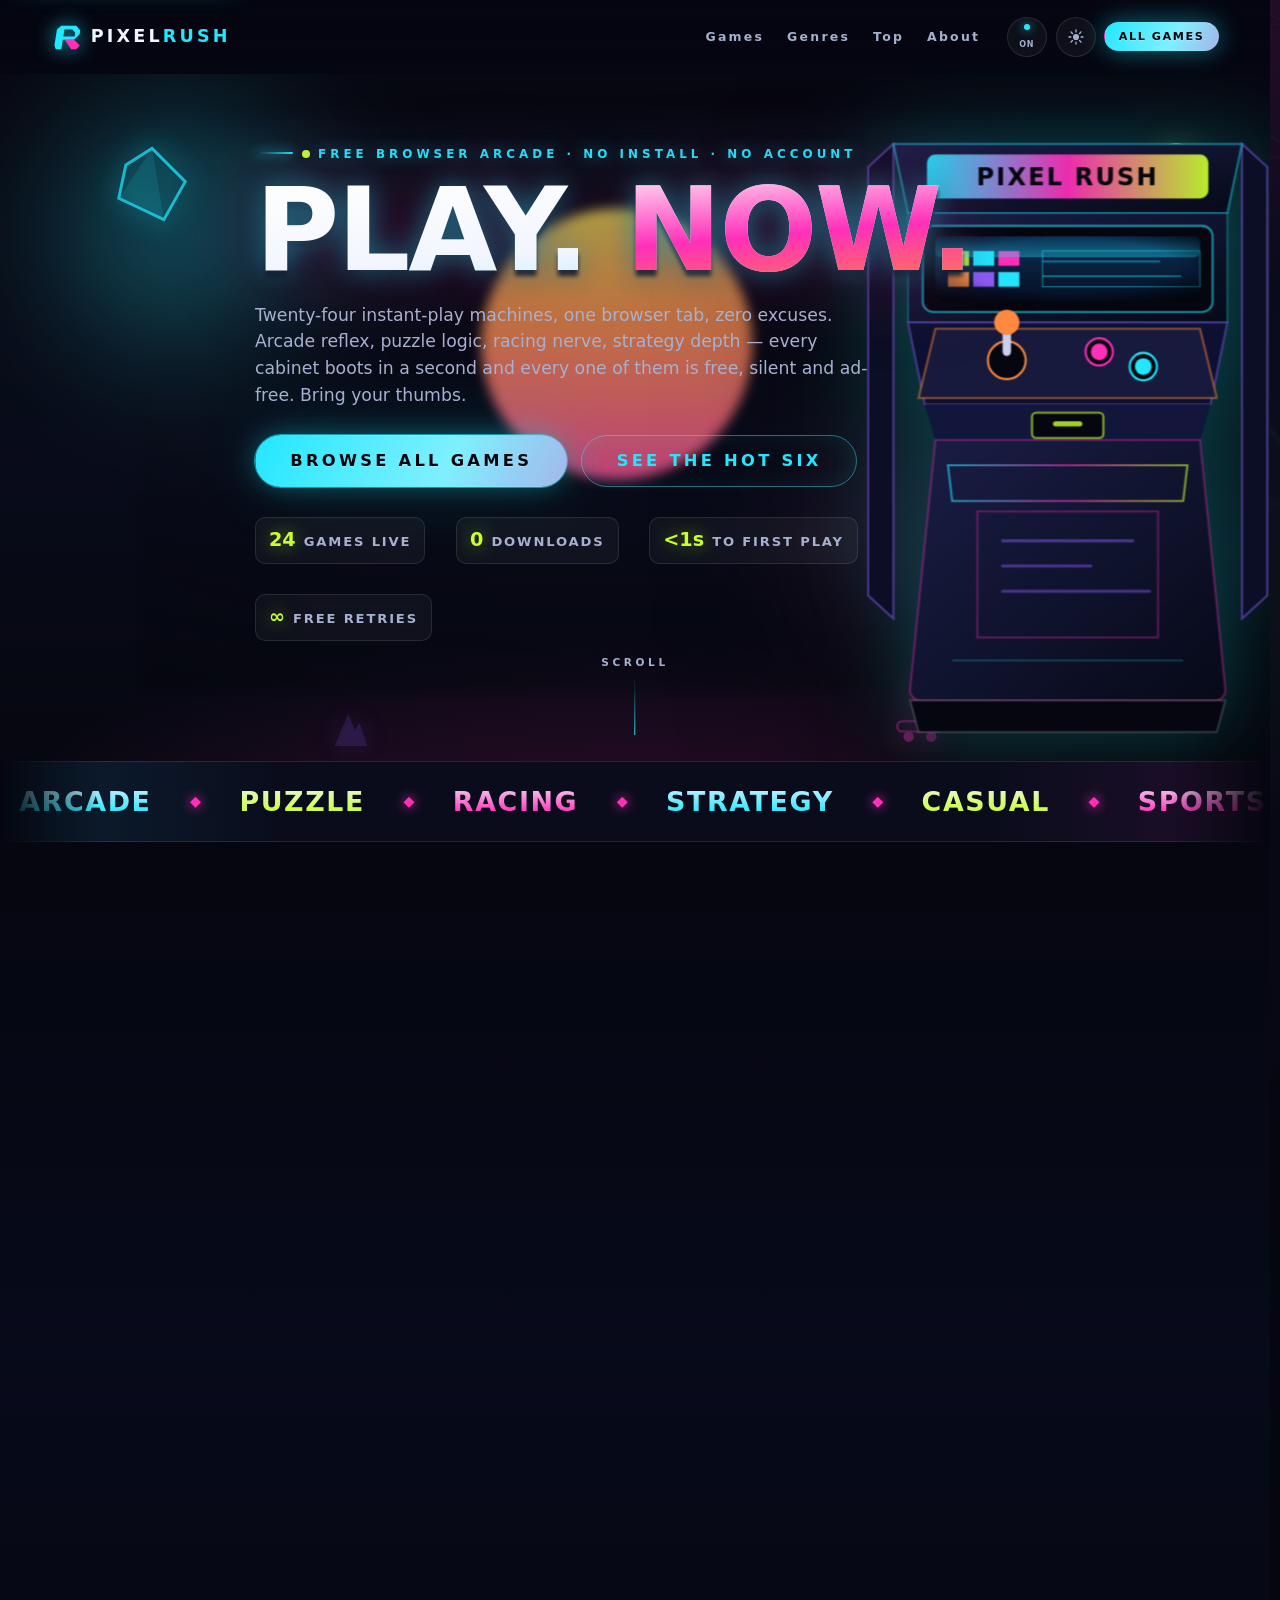
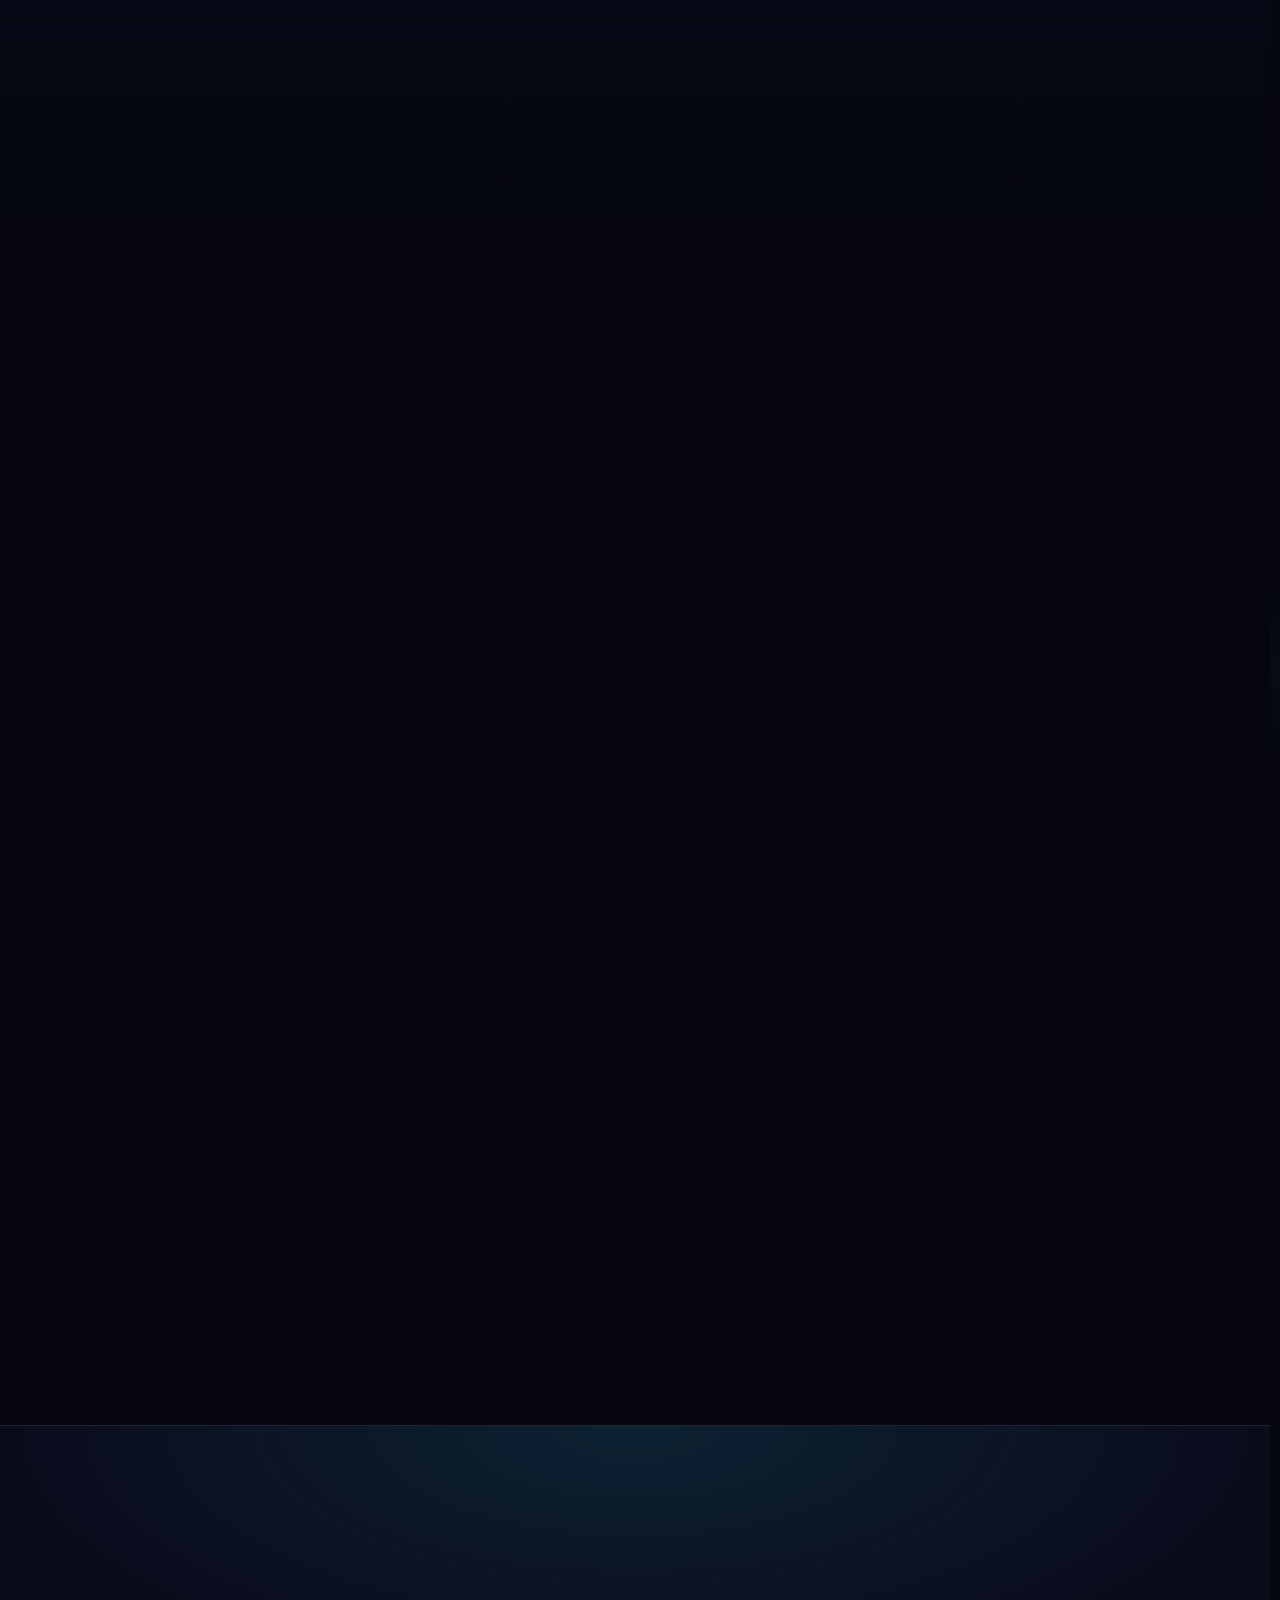
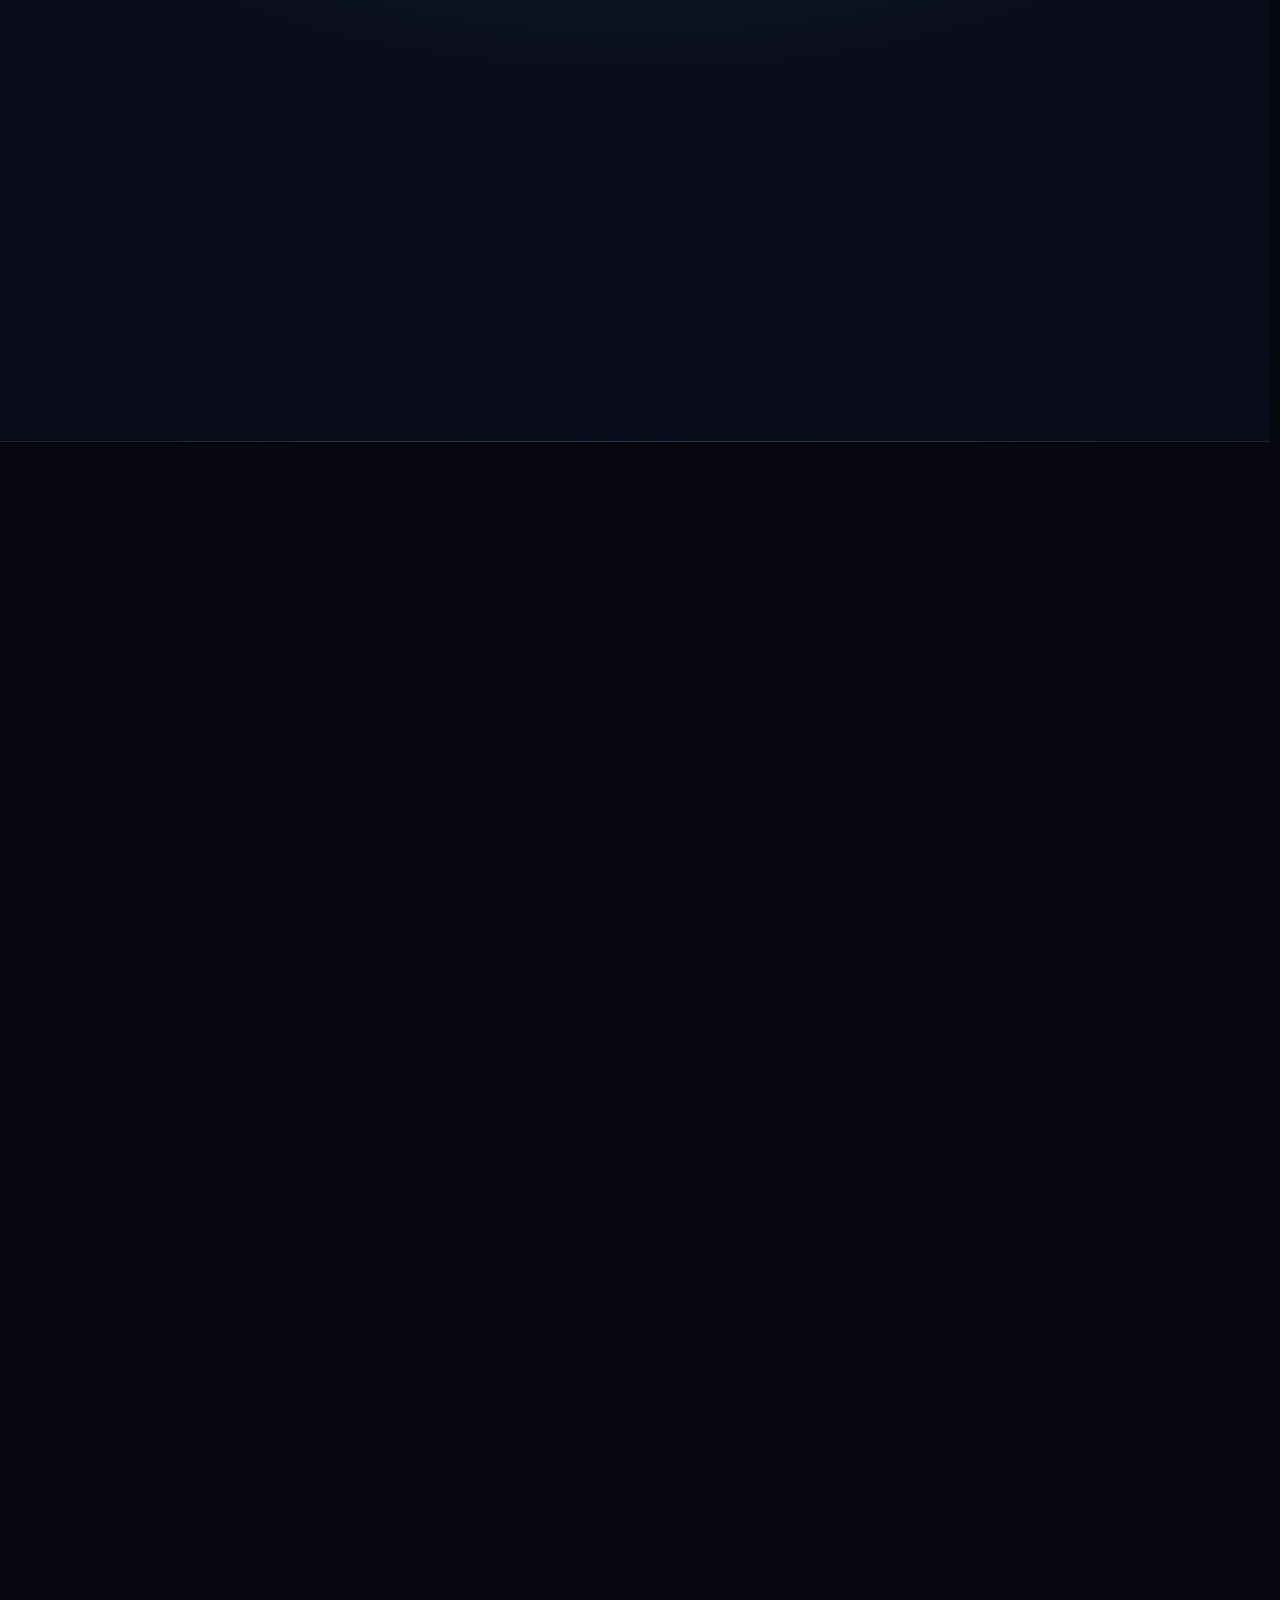
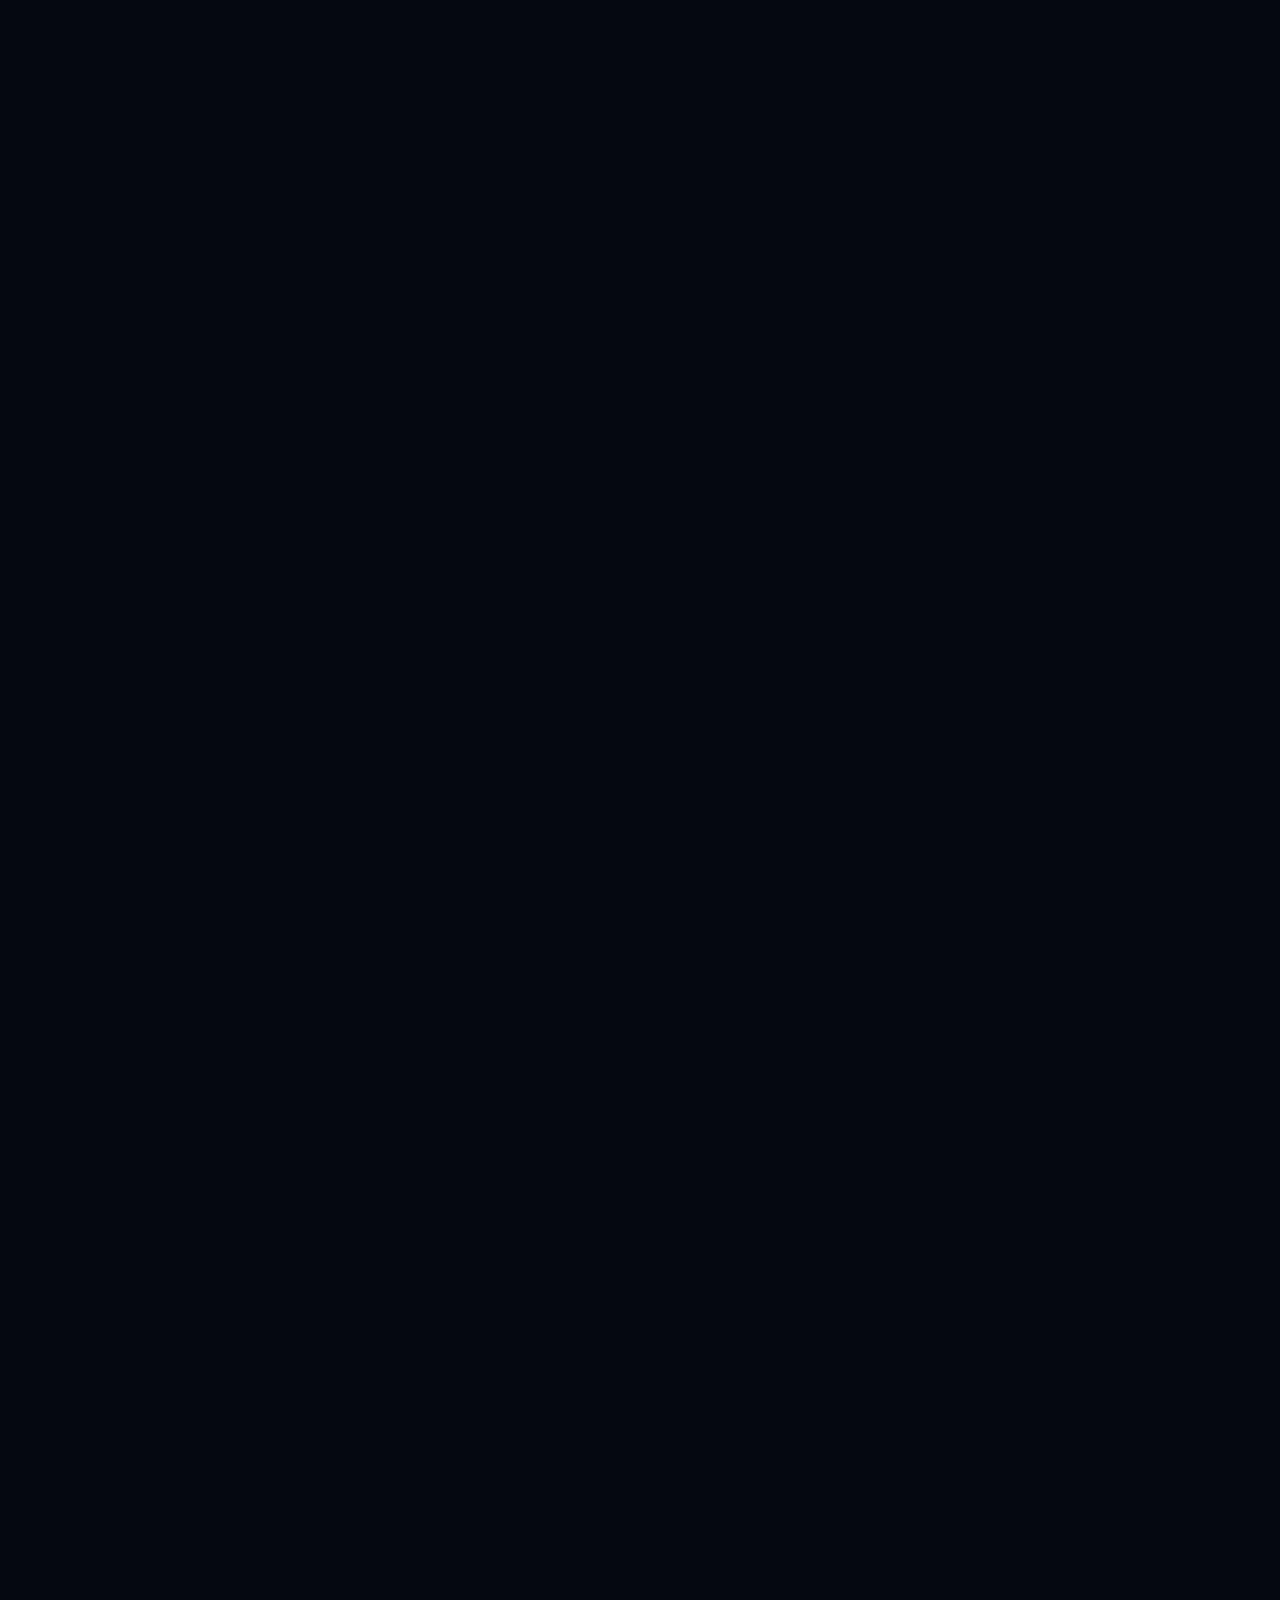
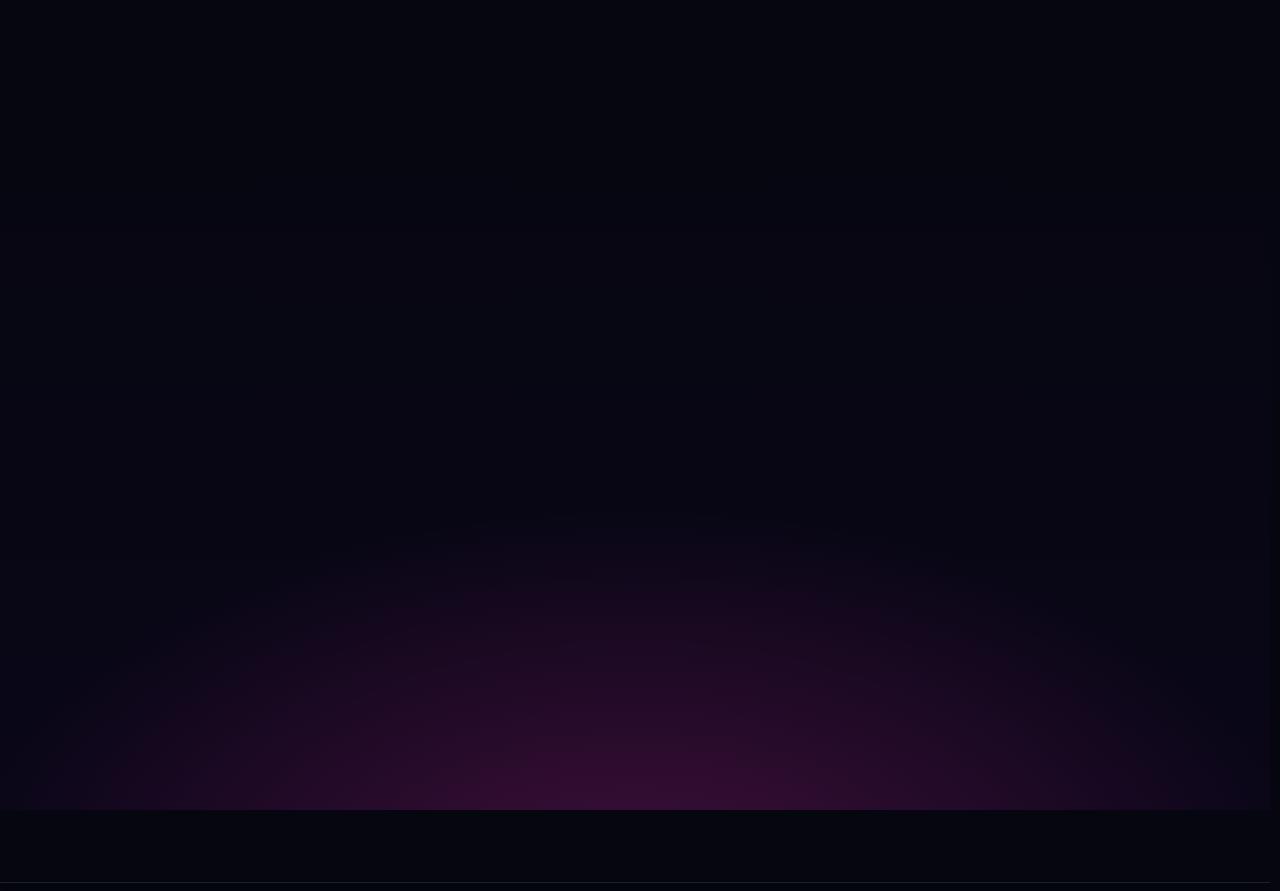
==== index.html @ 36a862d1 "Initial commit - PixelRush" ====
<!DOCTYPE html>
<!-- PIXEL RUSH — home page (index.html)
     The arcade front door: hero, featured rail, genre aisles, stats, how-it-works,
     closing CTA. Almost every section is a "scene" built from stacked parallax
     .layer elements, so the reading order of each scene is:
       decorative layers (depth-0..2, 5 — always aria-hidden)  ->  the content
       layer (.layer--flow, depth-3/4)  ->  anything the user must read.
     Only the content layers sit in the accessibility tree. The sections below are
     commented as regions; anything whose purpose is not self-evident is commented
     inline. Head metadata and the JSON-LD @graph are defined in qa/SEO-GUIDE.md —
     change the canonical host there, not here. -->
<html lang="en">
<head>
<meta charset="utf-8">
<meta name="viewport" content="width=device-width,initial-scale=1,viewport-fit=cover">
<title>PixelRush — Free Browser Arcade Games | Play Instantly, No Download</title>
<meta name="description" content="PixelRush is a free browser arcade with dozens of instant-play games — arcade, puzzle, racing, strategy and more. 100% free, no signup, no download. Press START and play right now.">
<link rel="canonical" href="https://pixelrush.example/">
<meta name="theme-color" content="#05060f">
<meta property="og:type" content="website">
<meta property="og:title" content="PixelRush — Free Browser Arcade Games">
<meta property="og:description" content="Free browser arcade. No install. No account. Just press START. Arcade, puzzle, racing and strategy games you play in one tap.">
<meta property="og:url" content="https://pixelrush.example/">
<meta property="og:site_name" content="PixelRush">
<meta property="og:image" content="https://pixelrush.example/og.png">
<meta name="twitter:card" content="summary_large_image">
<meta name="keywords" content="free online games, browser games, no download games, arcade games, play games online, puzzle games, casual games">
<meta name="robots" content="index,follow">
<link rel="icon" href="favicon.svg" type="image/svg+xml">
<link rel="manifest" href="manifest.webmanifest">
<link rel="preconnect" href="https://fonts.googleapis.com">
<link rel="preconnect" href="https://fonts.gstatic.com" crossorigin>
  <!-- Reduced-motion guard: reveal states must never depend on a stylesheet that has not loaded yet. -->
  <style id="rm-guard">@media (prefers-reduced-motion: reduce){html.js-motion [data-animate],html.js-motion .reveal,html.js-motion [data-depth]{opacity:1!important;transform:none!important;filter:none!important;clip-path:none!important;animation:none!important}}</style>
<link rel="stylesheet" href="css/base.css">
<link rel="stylesheet" href="css/scenes.css">
<link rel="stylesheet" href="css/games.css">

<!-- Page-local: the #how step cards became real links. The anchor reproduces the
     card's own grid + padding (pulled out with a negative margin) so the whole
     numbered card is the hit target without re-flowing anything else. Hover
     already comes from .step:hover; this only adds the link reset and the
     keyboard focus ring. -->
<style>
.step__link {
  display: grid; gap: 12px; align-content: start;
  margin: calc(-1 * clamp(20px, 2.6vw, 32px));
  padding: clamp(20px, 2.6vw, 32px);
  border-radius: inherit;
  color: inherit; text-decoration: none; cursor: pointer;
}
.step__link:focus-visible {
  outline: 3px solid var(--c, var(--cyan));
  outline-offset: 5px;
}
@media (prefers-reduced-motion: reduce) { .step__link:focus-visible { outline-offset: 2px; } }
</style>

<!-- ============================ STRUCTURED DATA ============================
     One ld+json block, one @graph. Shared entities carry stable @ids so this
     page joins the same graph as every other page on the site:
       #website      -> the WebSite node, with the SearchAction sitelink
       #organization -> the Organization node, referenced by @id elsewhere
       #webpage      -> this page (the home page)
     Canonical host, site name and description are fixed by qa/SEO-GUIDE.md.
     The logo is the same inline SVG data URI used for <link rel="icon"> above —
     there is no raster logo on this site. -->
<script type="application/ld+json">
{
  "@context": "https://schema.org",
  "@graph": [
    {
      "@type": "WebSite",
      "@id": "https://pixelrush.example/#website",
      "url": "https://pixelrush.example/",
      "name": "PixelRush",
      "description": "PixelRush is a free browser arcade. Twenty-four instant-play canvas games — arcade, puzzle, racing, strategy, casual and sports. No download, no signup, plays in one tap.",
      "inLanguage": "en",
      "publisher": { "@id": "https://pixelrush.example/#organization" },
      "potentialAction": {
        "@type": "SearchAction",
        "target": {
          "@type": "EntryPoint",
          "urlTemplate": "https://pixelrush.example/games.html?q={search_term_string}"
        },
        "query-input": "required name=search_term_string"
      }
    },
    {
      "@type": "Organization",
      "@id": "https://pixelrush.example/#organization",
      "name": "PixelRush",
      "url": "https://pixelrush.example/",
      "description": "PixelRush is a free browser arcade. Twenty-four instant-play canvas games — arcade, puzzle, racing, strategy, casual and sports. No download, no signup, plays in one tap.",
      "email": "mailto:Utkarsh6624@gmail.com",
      "logo": {
        "@type": "ImageObject",
        "url": "data:image/svg+xml,<svg xmlns='http://www.w3.org/2000/svg' viewBox='0 0 32 32'><rect width='32' height='32' rx='7' fill='%2305060f'/><path d='M8 9h4v5h8V9h4v14h-4v-5h-8v5H8z' fill='%2322e7ff'/></svg>"
      }
    },
    {
      "@type": "WebPage",
      "@id": "https://pixelrush.example/#webpage",
      "url": "https://pixelrush.example/",
      "name": "PixelRush — Free Browser Arcade Games | Play Instantly, No Download",
      "description": "PixelRush is a free browser arcade with dozens of instant-play games — arcade, puzzle, racing, strategy and more. 100% free, no signup, no download. Press START and play right now.",
      "inLanguage": "en",
      "isPartOf": { "@id": "https://pixelrush.example/#website" },
      "about": { "@id": "https://pixelrush.example/#organization" }
    }
  ]
}
</script>
</head>
<body>
<!-- Must stay inline and un-deferred: it sets the class that the #rm-guard style
     in <head> keys off, so motion state is known before first paint. -->
<script>document.documentElement.classList.add('js-motion')</script>
<a class="skip-link" href="#main-content">Skip to main content</a>

<!-- ============================ PRELOADER ============================ -->
<div id="preloader">
  <div class="preloader__inner">
    <svg class="preloader__logo" viewBox="0 0 64 64" aria-hidden="true" focusable="false">
      <defs>
        <linearGradient id="pl-g" x1="0" y1="0" x2="1" y2="1">
          <stop offset="0" stop-color="#22e7ff"/>
          <stop offset=".5" stop-color="#8b5cf6"/>
          <stop offset="1" stop-color="#ff2fb9"/>
        </linearGradient>
      </defs>
      <rect x="3" y="3" width="58" height="58" rx="15" fill="#0a0c1c" stroke="url(#pl-g)" stroke-width="3"/>
      <path d="M17 21h8v10h14V21h8v22h-8V39H25v4h-8z" fill="url(#pl-g)"/>
      <path d="M17 21h8v10h14V21h8v22h-8V39H25v4h-8z" fill="none" stroke="#c8ff2e" stroke-width="1" opacity=".5"/>
    </svg>
    <div class="preloader__bar"><span class="preloader__fill"></span></div>
    <p class="preloader__label">LOADING</p>
  </div>
</div>

<!-- ============================ NAV ============================ -->
<header class="nav" id="nav">
  <div class="nav__inner">
    <a class="nav__brand" href="index.html" aria-label="PixelRush — back to the home screen">
      <svg class="nav__logo" viewBox="0 0 64 64" width="34" height="34" aria-hidden="true" focusable="false"><path fill="#22e7ff" fill-rule="evenodd" d="M22,8 54,8 62.4,18 61.1,26 49.2,38 31.2,38 25.2,38 22,58 10,58 7.3,50 12.7,16ZM28.7,16 45.7,16 51.6,23 50.3,31 26.3,31Z"/><path fill="#ff2fb9" d="M29.2,38 49.2,38 61.3,50 54,58 43,58Z"/></svg>
      <span class="nav__logo-text">PIXEL<b>RUSH</b></span>
    </a>

    <nav class="nav__menu" id="nav-menu" aria-label="Primary">
      <a class="nav__link" href="games.html">Games</a>
      <a class="nav__link" href="#genres">Genres</a>
      <a class="nav__link" href="#games">Top</a>
      <a class="nav__link" href="#how">About</a>
    </nav>

    <div class="nav__actions">
      <button class="motion-toggle" id="motion-toggle" type="button" aria-pressed="true" aria-label="Toggle motion and visual effects">
        <span class="motion-toggle__dot" aria-hidden="true"></span>
        <span class="motion-toggle__label" data-motion-label>ON</span>
      </button>
      
      <!-- Settings: cursor size + native-pointer escape hatch. Owned by js/engine.js. -->
      <div class="nav__setwrap" style="position:relative;display:inline-flex">
        <button class="nav__set" id="nav-settings" type="button" aria-expanded="false" aria-controls="nav-settings-panel" aria-label="Display settings"><svg viewBox="0 0 24 24" fill="none" stroke="currentColor" stroke-width="1.8" stroke-linecap="round" aria-hidden="true" focusable="false"><circle cx="12" cy="12" r="3.2"/><path d="M12 2.6v2.6M12 18.8v2.6M2.6 12h2.6M18.8 12h2.6M5.4 5.4l1.9 1.9M16.7 16.7l1.9 1.9M18.6 5.4l-1.9 1.9M7.3 16.7l-1.9 1.9"/></svg></button>
        <div class="nav__panel" id="nav-settings-panel" role="dialog" aria-label="Display settings">
          <p class="nav__panel-title">Display</p>
          <button class="nav__switch" id="px-cursor-switch" type="button" role="switch" aria-checked="true">
            <span>Neon cursor</span><span class="nav__switch-track" aria-hidden="true"></span>
          </button>
          <p class="nav__hint">Turn this off to use your normal system pointer.</p>
          <div class="nav__row">
            <div class="nav__row-top"><span>Cursor size</span><span class="nav__row-val" id="px-size-val">MED</span></div>
            <div class="nav__seg" id="px-size-seg" role="group" aria-label="Cursor size">
              <button type="button" data-px-size="s" aria-checked="false">S</button>
              <button type="button" data-px-size="m" aria-checked="true">M</button>
              <button type="button" data-px-size="l" aria-checked="false">L</button>
              <button type="button" data-px-size="xl" aria-checked="false">XL</button>
            </div>
          </div>
          <button class="nav__switch" id="px-motion-switch" type="button" role="switch" aria-checked="true">
            <span>Animations</span><span class="nav__switch-track" aria-hidden="true"></span>
          </button>
        </div>
      </div>
      <a class="btn btn--primary nav__cta" href="games.html">All games</a>
      <button class="nav__toggle" id="nav-toggle" type="button" aria-expanded="false" aria-controls="nav-menu" aria-label="Open the menu">
        <span class="nav__burger" aria-hidden="true"></span>
      </button>
    </div>
  </div>
</header>

<main id="main-content">

  <!-- ============================ HERO ============================ -->
  <section class="scene" id="hero" data-parallax-strength="1" aria-labelledby="hero-title">
    <!-- depth-0 : grid horizon, synth sun, stars, scanlines, grain -->
    <div class="layer depth-0" data-depth="0" aria-hidden="true">
      <div class="hero__grid"></div>
      <div class="hero__sun"></div>
      <div class="hero__stars"></div>
      <div class="scanlines"></div>
      <div class="grain"></div>
      <div class="vignette"></div>
    </div>

    <!-- depth-1 : two glow blobs, screen-blended -->
    <div class="layer depth-1" data-depth="1" aria-hidden="true">
      <span class="glow-blob" style="--x:12%;--y:26%;--c:var(--cyan);--dur:24s"></span>
      <span class="glow-blob" style="--x:78%;--y:68%;--c:var(--magenta);--dur:30s;--delay:-8s"></span>
    </div>

    <!-- depth-2 : floating shards + a spinning coin + a joystick -->
    <div class="layer depth-2 hero__shards" data-depth="2" aria-hidden="true">
      <span class="shard" style="--x:16%;--y:24%;--s:76px;--c:var(--cyan);--dur:7.5s">
        <svg viewBox="0 0 64 64" width="100%" height="100%" focusable="false">
          <path d="M32 2 60 30 42 62 4 44 10 16z" fill="none" stroke="currentColor" stroke-width="2.5"/>
          <path d="M32 2 42 62 4 44z" fill="currentColor" opacity=".16"/>
        </svg>
      </span>
      <span class="shard" style="--x:88%;--y:22%;--s:58px;--c:var(--acid);--dur:9s;--delay:-3s">
        <svg viewBox="0 0 64 64" width="100%" height="100%" focusable="false">
          <circle cx="32" cy="32" r="25" fill="none" stroke="currentColor" stroke-width="3"/>
          <circle cx="32" cy="32" r="14" fill="none" stroke="currentColor" stroke-width="2" stroke-dasharray="6 8"/>
          <path d="M32 20v12l8 6" fill="none" stroke="currentColor" stroke-width="3" stroke-linecap="round"/>
        </svg>
      </span>
      <span class="shard" style="--x:70%;--y:86%;--s:66px;--c:var(--magenta);--dur:6.5s;--delay:-1.5s">
        <svg viewBox="0 0 64 64" width="100%" height="100%" focusable="false">
          <rect x="25" y="10" width="14" height="26" rx="7" fill="currentColor" opacity=".25" stroke="currentColor" stroke-width="2"/>
          <circle cx="32" cy="10" r="9" fill="currentColor"/>
          <rect x="10" y="40" width="44" height="10" rx="5" fill="none" stroke="currentColor" stroke-width="2.5" opacity=".8"/>
          <circle cx="21" cy="55" r="5" fill="currentColor"/>
          <circle cx="43" cy="55" r="5" fill="currentColor"/>
        </svg>
      </span>
      <span class="shard" style="--x:30%;--y:88%;--s:44px;--c:var(--violet);--dur:8s;--delay:-5s">
        <svg viewBox="0 0 64 64" width="100%" height="100%" focusable="false">
          <path d="M10 54 28 12l10 24 6-12 10 30z" fill="currentColor" opacity=".22" stroke="currentColor" stroke-width="2.5" stroke-linejoin="round"/>
        </svg>
      </span>
    </div>

    <!-- depth-3 : the cabinet, drawn entirely in inline SVG -->
    <div class="layer depth-3" data-depth="3" aria-hidden="true">
      <div class="cabinet">
        <svg viewBox="0 0 420 640" focusable="false">
          <defs>
            <linearGradient id="cab-body" x1="0" y1="0" x2="1" y2="1">
              <stop offset="0" stop-color="#1a1e46"/>
              <stop offset="1" stop-color="#070a18"/>
            </linearGradient>
            <linearGradient id="cab-screen" x1="0" y1="0" x2="0" y2="1">
              <stop offset="0" stop-color="#0c3157"/>
              <stop offset="1" stop-color="#061024"/>
            </linearGradient>
            <linearGradient id="cab-marquee" x1="0" y1="0" x2="1" y2="0">
              <stop offset="0" stop-color="#22e7ff"/>
              <stop offset=".5" stop-color="#ff2fb9"/>
              <stop offset="1" stop-color="#c8ff2e"/>
            </linearGradient>
            <radialGradient id="cab-vig" cx=".5" cy=".45" r=".75">
              <stop offset=".55" stop-color="#000" stop-opacity="0"/>
              <stop offset="1" stop-color="#000" stop-opacity=".8"/>
            </radialGradient>
            <linearGradient id="cab-scan" x1="0" y1="0" x2="0" y2="1">
              <stop offset="0" stop-color="#22e7ff" stop-opacity="0"/>
              <stop offset="1" stop-color="#22e7ff" stop-opacity=".55"/>
            </linearGradient>
          </defs>

          <!-- side art -->
          <path d="M20 96 44 74v452l-24-22z" fill="#0b0e24" stroke="#8b5cf6" stroke-opacity=".5" stroke-width="2"/>
          <path d="M400 96 376 74v452l24-22z" fill="#0b0e24" stroke="#8b5cf6" stroke-opacity=".5" stroke-width="2"/>

          <!-- body shell -->
          <path d="M44 74h332l-14 66H58z" fill="url(#cab-body)" stroke="#22e7ff" stroke-opacity=".45" stroke-width="2"/>
          <path d="M58 140h304v104H58z" fill="url(#cab-body)" stroke="#22e7ff" stroke-opacity=".26" stroke-width="2"/>
          <path d="M58 244h304l-16 78H74z" fill="#0d1030" stroke="#8b5cf6" stroke-opacity=".45" stroke-width="2"/>
          <path d="M74 322h272l-10 34H84z" fill="#12163a"/>
          <path d="M84 356h252l24 236a10 10 0 0 1-10 12H70a10 10 0 0 1-10-12z" fill="url(#cab-body)" stroke="#ff2fb9" stroke-opacity=".35" stroke-width="2"/>
          <path d="M60 604h300l-8 30H68z" fill="#05060f" stroke="#f2f5ff" stroke-opacity=".18" stroke-width="2"/>

          <!-- marquee -->
          <rect class="cab-glow" x="76" y="84" width="268" height="42" rx="8" fill="url(#cab-marquee)" opacity=".92"/>
          <text x="210" y="113" text-anchor="middle" font-family="Orbitron, system-ui, sans-serif" font-size="23" font-weight="900" fill="#05060f" letter-spacing="2">PIXEL RUSH</text>

          <!-- screen -->
          <rect x="72" y="152" width="276" height="82" rx="10" fill="#05060f" stroke="#22e7ff" stroke-opacity=".6" stroke-width="2"/>
          <rect x="84" y="162" width="252" height="62" rx="6" fill="url(#cab-screen)"/>
          <g class="cab-glow">
            <rect x="96" y="176" width="20" height="14" fill="#c8ff2e"/>
            <rect x="120" y="176" width="20" height="14" fill="#22e7ff"/>
            <rect x="144" y="176" width="20" height="14" fill="#ff2fb9"/>
            <rect x="96" y="196" width="20" height="14" fill="#ff8a3d"/>
            <rect x="120" y="196" width="20" height="14" fill="#8b5cf6"/>
            <rect x="144" y="196" width="20" height="14" fill="#22e7ff"/>
            <path d="M186 176h150v34H186z" fill="none" stroke="#22e7ff" stroke-opacity=".55"/>
            <path d="M186 186h112M186 200h132" stroke="#22e7ff" stroke-opacity=".4" stroke-width="2"/>
          </g>
          <rect x="84" y="162" width="252" height="20" rx="6" fill="url(#cab-scan)" class="cab-scan" opacity=".7"/>
          <rect x="84" y="162" width="252" height="62" rx="6" fill="url(#cab-vig)"/>

          <!-- control panel -->
          <path d="M84 250h252l16 66H68z" fill="#171a3c" stroke="#ff8a3d" stroke-opacity=".5" stroke-width="2"/>
          <circle cx="152" cy="280" r="18" fill="#05060f" stroke="#ff8a3d" stroke-width="2"/>
          <rect x="148" y="248" width="8" height="28" rx="4" fill="#c9d1f0"/>
          <circle class="cab-glow" cx="152" cy="244" r="12" fill="#ff8a3d"/>
          <circle class="cab-glow" cx="240" cy="272" r="13" fill="#05060f" stroke="#ff2fb9" stroke-width="2"/>
          <circle cx="240" cy="272" r="8" fill="#ff2fb9"/>
          <circle class="cab-glow" cx="282" cy="286" r="13" fill="#05060f" stroke="#22e7ff" stroke-width="2"/>
          <circle cx="282" cy="286" r="8" fill="#22e7ff"/>

          <!-- coin door -->
          <rect x="176" y="330" width="68" height="24" rx="4" fill="#05060f" stroke="#c8ff2e" stroke-opacity=".65" stroke-width="2"/>
          <rect x="196" y="338" width="28" height="5" rx="2.5" fill="#c8ff2e" opacity=".8"/>

          <!-- decals -->
          <path d="M96 380h228l-4 34H100z" fill="none" stroke="url(#cab-marquee)" stroke-opacity=".6" stroke-width="2"/>
          <path d="M124 424h172v120H124z" fill="none" stroke="#ff2fb9" stroke-opacity=".32" stroke-width="2"/>
          <path d="M148 452h124M148 476h84M148 500h140" stroke="#8b5cf6" stroke-opacity=".45" stroke-width="3" stroke-linecap="round"/>
          <path d="M100 566h220" stroke="#22e7ff" stroke-opacity=".22" stroke-width="2"/>
        </svg>
        <span class="cabinet__floor"></span>
      </div>
    </div>

    <!-- depth-4 : the copy plane -->
    <div class="layer depth-4 hero__copy" data-depth="4">
      <p class="eyebrow hero__eyebrow" data-animate="fade-up"><span class="pulse-dot" aria-hidden="true"></span>Free browser arcade · no install · no account</p>
      <h1 class="hero__title" id="hero-title" data-animate="split-text"><span>PLAY.</span> <span class="accent">NOW.</span></h1>
      <p class="hero__sub" data-animate="wipe-up">Twenty-four instant-play machines, one browser tab, zero excuses.
        Arcade reflex, puzzle logic, racing nerve, strategy depth — every cabinet boots in a second and
        every one of them is free, silent and ad-free. Bring your thumbs.</p>
      <div class="hero__cta" data-animate="scale-in">
        <a class="btn btn--primary btn--lg" href="games.html">Browse all games</a>
        <a class="btn btn--ghost btn--lg" href="#games">See the hot six</a>
      </div>
      <ul class="hero__stats" data-animate="stagger-children">
        <li class="hero__stat"><span class="hero__stat-num">24</span><span class="hero__stat-label">Games live</span></li>
        <li class="hero__stat"><span class="hero__stat-num">0</span><span class="hero__stat-label">Downloads</span></li>
        <li class="hero__stat"><span class="hero__stat-num">&lt;1s</span><span class="hero__stat-label">To first play</span></li>
        <li class="hero__stat"><span class="hero__stat-num">&infin;</span><span class="hero__stat-label">Free retries</span></li>
      </ul>
    </div>

    <!-- depth-5 : 14 particles -->
    <div class="layer depth-5 hero__particles" data-depth="5" aria-hidden="true">
      <i class="particle" style="--p-left:6%;--p-top:72%;--p-size:3px;--p-dur:9s;--p-delay:0s;--p-color:var(--cyan)"></i>
      <i class="particle" style="--p-left:13%;--p-top:31%;--p-size:2px;--p-dur:12s;--p-delay:-3s;--p-color:var(--ink)"></i>
      <i class="particle" style="--p-left:21%;--p-top:88%;--p-size:4px;--p-dur:10s;--p-delay:-6s;--p-color:var(--magenta)"></i>
      <i class="particle" style="--p-left:29%;--p-top:18%;--p-size:2px;--p-dur:14s;--p-delay:0s;--p-color:var(--acid)"></i>
      <i class="particle" style="--p-left:37%;--p-top:62%;--p-size:3px;--p-dur:11s;--p-delay:-2s;--p-color:var(--cyan)"></i>
      <i class="particle" style="--p-left:44%;--p-top:12%;--p-size:2px;--p-dur:13s;--p-delay:-8s;--p-color:var(--violet)"></i>
      <i class="particle" style="--p-left:52%;--p-top:80%;--p-size:3px;--p-dur:9.5s;--p-delay:0s;--p-color:var(--orange)"></i>
      <i class="particle" style="--p-left:58%;--p-top:44%;--p-size:2px;--p-dur:15s;--p-delay:-4s;--p-color:var(--cyan)"></i>
      <i class="particle" style="--p-left:66%;--p-top:22%;--p-size:4px;--p-dur:10.5s;--p-delay:0s;--p-color:var(--magenta)"></i>
      <i class="particle" style="--p-left:73%;--p-top:70%;--p-size:2px;--p-dur:13.5s;--p-delay:-7s;--p-color:var(--acid)"></i>
      <i class="particle" style="--p-left:81%;--p-top:36%;--p-size:3px;--p-dur:11.5s;--p-delay:0s;--p-color:var(--cyan)"></i>
      <i class="particle" style="--p-left:88%;--p-top:84%;--p-size:2px;--p-dur:12.5s;--p-delay:-1s;--p-color:var(--ink)"></i>
      <i class="particle" style="--p-left:94%;--p-top:16%;--p-size:3px;--p-dur:9.8s;--p-delay:0s;--p-color:var(--violet)"></i>
      <i class="particle" style="--p-left:48%;--p-top:55%;--p-size:2px;--p-dur:16s;--p-delay:-9s;--p-color:var(--orange)"></i>
    </div>

    <a class="scroll-cue" href="#games" aria-label="Scroll down to the featured games">
      Scroll
      <span class="scroll-cue__line" aria-hidden="true"></span>
    </a>
  </section>

  <!-- ============================ TICKER ============================ -->
  <!-- Marquee of genre names. The two .ticker__set spans are byte-identical copies
       of each other: the track is translated by exactly one set's width, so the
       second set takes over seamlessly as the first scrolls out. Editing one
       means editing both. The whole thing is decorative (aria-hidden), which is
       why the genre list is repeated as screen-reader text underneath. -->
  <div class="ticker" aria-hidden="true">
    <div class="ticker__track">
      <span class="ticker__set">
        <span class="ticker__item">Arcade</span><span class="ticker__sep">◆</span>
        <span class="ticker__item">Puzzle</span><span class="ticker__sep">◆</span>
        <span class="ticker__item">Racing</span><span class="ticker__sep">◆</span>
        <span class="ticker__item">Strategy</span><span class="ticker__sep">◆</span>
        <span class="ticker__item">Casual</span><span class="ticker__sep">◆</span>
        <span class="ticker__item">Sports</span><span class="ticker__sep">◆</span>
        <span class="ticker__item">24 games</span><span class="ticker__sep">◆</span>
        <span class="ticker__item">No signup</span><span class="ticker__sep">◆</span>
      </span>
      <span class="ticker__set">
        <span class="ticker__item">Arcade</span><span class="ticker__sep">◆</span>
        <span class="ticker__item">Puzzle</span><span class="ticker__sep">◆</span>
        <span class="ticker__item">Racing</span><span class="ticker__sep">◆</span>
        <span class="ticker__item">Strategy</span><span class="ticker__sep">◆</span>
        <span class="ticker__item">Casual</span><span class="ticker__sep">◆</span>
        <span class="ticker__item">Sports</span><span class="ticker__sep">◆</span>
        <span class="ticker__item">24 games</span><span class="ticker__sep">◆</span>
        <span class="ticker__item">No signup</span><span class="ticker__sep">◆</span>
      </span>
    </div>
  </div>
  <!-- Text equivalent of the aria-hidden marquee above. Do not delete it. -->
  <p class="sr-only">Genres on PixelRush: arcade, puzzle, racing, strategy, casual and sports.</p>

  <!-- ============================ FEATURED RAIL ============================ -->
  <!-- "The hot six" — a horizontally scrollable rail of hand-picked cabinets.
       Only the four live ones and the trailing "Browse all games" tile appear
       here; the full 24-game list lives on games.html. Card markup mirrors
       js/games-data.js: data-slug matches the entry's slug, and the play link is
       play.html?game=<slug>. A card whose data-status is "coming-soon" swaps its
       link element for a non-interactive div marked aria-disabled, so it cannot
       be focused or activated. -->
  <section class="scene" id="games" aria-labelledby="featured-title">
    <div class="layer depth-0" data-depth="0" aria-hidden="true">
      <div class="grid-plane"></div>
      <div class="scanlines"></div>
      <div class="vignette"></div>
    </div>
    <div class="layer depth-1" data-depth="1" aria-hidden="true">
      <span class="glow-blob" style="--x:22%;--y:20%;--c:var(--cyan);--dur:26s"></span>
      <span class="glow-blob" style="--x:80%;--y:74%;--c:var(--magenta);--dur:32s;--delay:-11s"></span>
    </div>
    <div class="layer depth-2" data-depth="2" aria-hidden="true">
      <span class="shard" style="--x:8%;--y:64%;--s:70px;--c:var(--violet);--dur:9s">
        <svg viewBox="0 0 64 64" width="100%" height="100%" focusable="false"><path d="M32 2 60 30 42 62 4 44 10 16z" fill="currentColor" opacity=".2" stroke="currentColor" stroke-width="2.5"/></svg>
      </span>
      <span class="shard" style="--x:92%;--y:30%;--s:56px;--c:var(--acid);--dur:11s;--delay:-4s">
        <svg viewBox="0 0 64 64" width="100%" height="100%" focusable="false"><circle cx="32" cy="32" r="24" fill="none" stroke="currentColor" stroke-width="3" stroke-dasharray="10 12"/></svg>
      </span>
    </div>

    <div class="layer layer--flow depth-4" data-depth="4">
      <div class="scene__inner">
        <div class="section-head">
          <p class="eyebrow" data-animate="fade-up">Featured machines</p>
          <h2 class="section-head__title" id="featured-title" data-animate="split-text"><span>The hot six</span> <span class="accent">right now</span></h2>
          <p class="section-head__sub" data-animate="wipe-up">Keep scrolling — the rail slides sideways with you.
            These are the cabinets everybody is standing in front of tonight, and every one of them is free to play.</p>
        </div>
        <p class="rail-hint">
          <span class="rail-hint__keys" aria-hidden="true"><span class="rail-hint__key">←</span><span class="rail-hint__key">→</span></span>
          Drag or scroll sideways for more cabinets
        </p>
      </div>
    </div>

    <div class="layer layer--flow depth-3" data-depth="3">
      <ul class="rail" id="featured-rail" aria-label="Featured games — drag or scroll sideways">
          <!-- The whole scroll area is one <li>; its children are the sliding items. -->
          <li class="rail__track">

            <div class="rail__item">
              <article class="gcard" data-genre="Arcade" data-status="live" data-slug="reaction" data-title="neon reaction" style="--g:var(--cyan)">
                <a class="gcard__link" href="play.html?game=reaction" aria-label="Play Neon Reaction">
                  <div class="gcard__art" style="--g:var(--cyan)">
                    <span class="gcard__glyph"><svg viewBox="0 0 64 64" aria-hidden="true"><circle cx="32" cy="32" r="18" fill="none" stroke="currentColor" stroke-width="4"/><circle cx="32" cy="32" r="5" fill="currentColor"/><path d="M32 6v8M32 50v8M6 32h8M50 32h8" stroke="currentColor" stroke-width="4" stroke-linecap="round"/></svg></span>
                    <span class="gcard__scan"></span>
                    <span class="gcard__shine"></span>
                  </div>
                  <div class="gcard__body">
                    <h3 class="gcard__title">Neon Reaction</h3>
                    <p class="gcard__blurb">One tap. One reaction. One absurdly high score.</p>
                    <ul class="gcard__meta"><li>Arcade</li><li>Easy</li><li>1 min</li></ul>
                  </div>
                  <span class="gcard__play" aria-hidden="true">PLAY</span>
                </a>
              </article>
            </div>

            <div class="rail__item">
              <article class="gcard" data-genre="Arcade" data-status="live" data-slug="snake" data-title="neon snake" style="--g:var(--acid)">
                <a class="gcard__link" href="play.html?game=snake" aria-label="Play Neon Snake">
                  <div class="gcard__art" style="--g:var(--acid)">
                    <span class="gcard__glyph"><svg viewBox="0 0 64 64" aria-hidden="true"><path d="M12 46V22a6 6 0 016-6h22a6 6 0 016 6v8H30a6 6 0 00-6 6v10" fill="none" stroke="currentColor" stroke-width="5" stroke-linecap="round" stroke-linejoin="round"/><circle cx="48" cy="46" r="5" fill="currentColor"/></svg></span>
                    <span class="gcard__scan"></span>
                    <span class="gcard__shine"></span>
                  </div>
                  <div class="gcard__body">
                    <h3 class="gcard__title">Neon Snake</h3>
                    <p class="gcard__blurb">Grow a light-streak through the grid. Wall yourself and it is over.</p>
                    <ul class="gcard__meta"><li>Arcade</li><li>Easy</li><li>3 min</li></ul>
                  </div>
                  <span class="gcard__play" aria-hidden="true">PLAY</span>
                </a>
              </article>
            </div>

            <div class="rail__item">
              <article class="gcard" data-genre="Puzzle" data-status="live" data-slug="blockfall" data-title="blockfall" style="--g:var(--violet)">
                <a class="gcard__link" href="play.html?game=blockfall" aria-label="Play Blockfall">
                  <div class="gcard__art" style="--g:var(--violet)">
                    <span class="gcard__glyph"><svg viewBox="0 0 64 64" aria-hidden="true"><rect x="10" y="10" width="20" height="20" rx="3" fill="currentColor"/><rect x="34" y="10" width="20" height="20" rx="3" fill="currentColor" opacity=".45"/><rect x="10" y="34" width="44" height="20" rx="3" fill="none" stroke="currentColor" stroke-width="4"/></svg></span>
                    <span class="gcard__scan"></span>
                    <span class="gcard__shine"></span>
                  </div>
                  <div class="gcard__body">
                    <h3 class="gcard__title">Blockfall</h3>
                    <p class="gcard__blurb">Stack falling neon blocks and clear four lines before the grid fills.</p>
                    <ul class="gcard__meta"><li>Puzzle</li><li>Medium</li><li>5 min</li></ul>
                  </div>
                  <span class="gcard__play" aria-hidden="true">PLAY</span>
                </a>
              </article>
            </div>

            <div class="rail__item">
              <article class="gcard" data-genre="Arcade" data-status="live" data-slug="neon-paddle" data-title="neon paddle" style="--g:var(--magenta)">
                <a class="gcard__link" href="play.html?game=neon-paddle" aria-label="Play Neon Paddle">
                  <div class="gcard__art" style="--g:var(--magenta)">
                    <span class="gcard__glyph"><svg viewBox="0 0 64 64" aria-hidden="true"><rect x="8" y="27" width="6" height="10" rx="3" fill="currentColor"/><rect x="50" y="27" width="6" height="10" rx="3" fill="currentColor"/><path d="M24 20a16 16 0 000 24" fill="none" stroke="currentColor" stroke-width="4" stroke-linecap="round"/></svg></span>
                    <span class="gcard__scan"></span>
                    <span class="gcard__shine"></span>
                  </div>
                  <div class="gcard__body">
                    <h3 class="gcard__title">Neon Paddle</h3>
                    <p class="gcard__blurb">Volley against a wall or a friend. First to eleven takes the grid.</p>
                    <ul class="gcard__meta"><li>Arcade</li><li>Medium</li><li>2 min</li></ul>
                  </div>
                  <span class="gcard__play" aria-hidden="true">PLAY</span>
                </a>
              </article>
            </div>

            <div class="rail__item">
              <article class="gcard" data-genre="Puzzle" data-status="live" data-slug="hexmerge" data-title="hex merge" style="--g:var(--acid)">
                <a class="gcard__link" href="play.html?game=hexmerge" aria-label="Play Hex Merge">
                  <div class="gcard__art" style="--g:var(--acid)">
                    <span class="gcard__glyph"><svg viewBox="0 0 64 64" aria-hidden="true"><path d="M32 8l16 10v20L32 48 16 38V18z" fill="currentColor" opacity=".45"/><path d="M24 32l8-5 8 5v10l-8 5-8-5z" fill="currentColor"/></svg></span>
                    <span class="gcard__scan"></span>
                    <span class="gcard__shine"></span>
                  </div>
                  <div class="gcard__body">
                    <h3 class="gcard__title">Hex Merge</h3>
                    <p class="gcard__blurb">Drop hexes onto the board and merge equal ranks into bigger, richer ones.</p>
                    <ul class="gcard__meta"><li>Puzzle</li><li>Easy</li><li>4 min</li></ul>
                  </div>
                  <span class="gcard__play" aria-hidden="true">PLAY</span>
                </a>
              </article>
            </div>

            <div class="rail__item">
              <article class="gcard" data-genre="Strategy" data-status="live" data-slug="tower-guard" data-title="tower guard" style="--g:var(--orange)">
                <a class="gcard__link" href="play.html?game=tower-guard" aria-label="Play Tower Guard">
                  <div class="gcard__art" style="--g:var(--orange)">
                    <span class="gcard__glyph"><svg viewBox="0 0 64 64" aria-hidden="true"><path d="M20 54V26l12-14 12 14v28z" fill="none" stroke="currentColor" stroke-width="4" stroke-linejoin="round"/><circle cx="32" cy="38" r="5" fill="currentColor"/></svg></span>
                    <span class="gcard__scan"></span>
                    <span class="gcard__shine"></span>
                  </div>
                  <div class="gcard__body">
                    <h3 class="gcard__title">Tower Guard</h3>
                    <p class="gcard__blurb">Spend credits, stack turrets, hold the lane through twelve escalating waves.</p>
                    <ul class="gcard__meta"><li>Strategy</li><li>Hard</li><li>8 min</li></ul>
                  </div>
                  <span class="gcard__play" aria-hidden="true">PLAY</span>
                </a>
              </article>
            </div>
            <div class="rail__item">
              <!-- Not a game card: the end-of-rail call to action. -->
              <div class="rail__cta">
                <a class="btn btn--primary" href="games.html">Browse all games</a>
                <p class="cta__fine">Free, no signup, instant play.</p>
              </div>
            </div>
          </li>

          </ul>

          <!-- Scrollbar replacement: the inner fill is scaled by js/site.js as the
               rail is dragged or scrolled. Purely decorative, hence aria-hidden. -->
          <div class="rail-progress" aria-hidden="true"><span class="rail-progress__fill"></span></div>
          <div class="rail-nav">
            <button type="button" data-rail-prev aria-label="Scroll the featured games left">&#8592;</button>
            <button type="button" data-rail-next aria-label="Scroll the featured games right">&#8594;</button>
          </div>
    </div>

    <div class="layer depth-5" data-depth="5" aria-hidden="true">
      <i class="particle" style="--p-left:5%;--p-top:80%;--p-size:3px;--p-dur:12s;--p-delay:0s;--p-color:var(--cyan)"></i>
      <i class="particle" style="--p-left:19%;--p-top:24%;--p-size:2px;--p-dur:14s;--p-delay:-5s;--p-color:var(--acid)"></i>
      <i class="particle" style="--p-left:34%;--p-top:70%;--p-size:3px;--p-dur:10s;--p-delay:0s;--p-color:var(--magenta)"></i>
      <i class="particle" style="--p-left:50%;--p-top:34%;--p-size:2px;--p-dur:13s;--p-delay:-3s;--p-color:var(--cyan)"></i>
      <i class="particle" style="--p-left:65%;--p-top:78%;--p-size:3px;--p-dur:11s;--p-delay:0s;--p-color:var(--violet)"></i>
      <i class="particle" style="--p-left:80%;--p-top:28%;--p-size:2px;--p-dur:15s;--p-delay:-7s;--p-color:var(--orange)"></i>
      <i class="particle" style="--p-left:93%;--p-top:62%;--p-size:3px;--p-dur:12.5s;--p-delay:0s;--p-color:var(--cyan)"></i>
    </div>
  </section>

  <!-- ============================ GENRES ============================ -->
  <section class="scene" id="genres" aria-labelledby="genres-title">
    <div class="layer depth-0" data-depth="0" aria-hidden="true">
      <div class="grid-plane"></div>
      <div class="scanlines"></div>
      <div class="vignette"></div>
    </div>
    <div class="layer depth-1" data-depth="1" aria-hidden="true">
      <span class="glow-blob" style="--x:16%;--y:28%;--c:var(--magenta);--dur:28s"></span>
      <span class="glow-blob" style="--x:86%;--y:72%;--c:var(--cyan);--dur:34s;--delay:-14s"></span>
    </div>
    <div class="layer depth-2" data-depth="2" aria-hidden="true">
      <span class="shard" style="--x:10%;--y:30%;--s:52px;--c:var(--orange);--dur:8.5s">
        <svg viewBox="0 0 64 64" width="100%" height="100%" focusable="false"><path d="M32 6v52M6 32h52" stroke="currentColor" stroke-width="5" stroke-linecap="round"/><circle cx="32" cy="32" r="18" fill="none" stroke="currentColor" stroke-width="3"/></svg>
      </span>
      <span class="shard" style="--x:92%;--y:64%;--s:60px;--c:var(--acid);--dur:10.5s;--delay:-6s">
        <svg viewBox="0 0 64 64" width="100%" height="100%" focusable="false"><path d="M10 44 32 12l22 32z" fill="currentColor" opacity=".18" stroke="currentColor" stroke-width="2.5" stroke-linejoin="round"/></svg>
      </span>
    </div>

    <div class="layer layer--flow depth-4" data-depth="4">
      <div class="scene__inner">
        <div class="section-head">
          <p class="eyebrow" data-animate="fade-up">Pick your poison</p>
          <h2 class="section-head__title" id="genres-title" data-animate="split-text"><span>Six aisles.</span> <span class="accent">Twenty-four cabinets.</span></h2>
          <p class="section-head__sub" data-animate="wipe-up">Every lane is playable in under a minute and runs entirely in
            your browser. Find the genre that eats your whole lunch break, then come back for the other five.</p>
        </div>

        <div class="genre-grid" data-animate="stagger-children">
          <a class="genre" data-genre="Arcade" href="games.html?genre=Arcade" style="--c:var(--cyan)">
            <span class="genre__inner">
              <span class="genre__glyph" aria-hidden="true">
                <svg viewBox="0 0 48 48" width="30" height="30" focusable="false"><path d="M6 32h36v10H6z" fill="currentColor" opacity=".5"/><rect x="13" y="8" width="22" height="18" rx="3" fill="none" stroke="currentColor" stroke-width="3.5"/><circle cx="20" cy="17" r="2.6" fill="currentColor"/><circle cx="28" cy="17" r="2.6" fill="currentColor"/></svg>
              </span>
              <h3 class="genre__name">Arcade</h3>
              <p class="genre__count">Reflex drills, chases and score attacks. Zero tutorial, full volume.</p>
              <span class="genre__link">Enter aisle <span aria-hidden="true">→</span></span>
            </span>
          </a>
          <a class="genre" data-genre="Puzzle" href="games.html?genre=Puzzle" style="--c:var(--magenta)">
            <span class="genre__inner">
              <span class="genre__glyph" aria-hidden="true">
                <svg viewBox="0 0 48 48" width="30" height="30" focusable="false"><rect x="8" y="8" width="14" height="14" rx="2.5" fill="currentColor"/><rect x="26" y="26" width="14" height="14" rx="2.5" fill="none" stroke="currentColor" stroke-width="3.5"/><rect x="22" y="17" width="4" height="9" fill="currentColor" opacity=".55"/></svg>
              </span>
              <h3 class="genre__name">Puzzle</h3>
              <p class="genre__count">Grid logic, chain combos and solves that click into place.</p>
              <span class="genre__link">Enter aisle <span aria-hidden="true">→</span></span>
            </span>
          </a>
          <a class="genre" data-genre="Racing" href="games.html?genre=Racing" style="--c:var(--acid)">
            <span class="genre__inner">
              <span class="genre__glyph" aria-hidden="true">
                <svg viewBox="0 0 48 48" width="30" height="30" focusable="false"><path d="M5 33h38v8H5z" fill="currentColor" opacity=".5"/><path d="M14 31 24 10l10 21" fill="none" stroke="currentColor" stroke-width="3.5" stroke-linejoin="round"/><path d="M24 19v8" stroke="currentColor" stroke-width="3.5"/></svg>
              </span>
              <h3 class="genre__name">Racing</h3>
              <p class="genre__count">Lane weaving and top-speed nerve tests you can finish on the bus.</p>
              <span class="genre__link">Enter aisle <span aria-hidden="true">→</span></span>
            </span>
          </a>
          <a class="genre" data-genre="Strategy" href="games.html?genre=Strategy" style="--c:var(--violet)">
            <span class="genre__inner">
              <span class="genre__glyph" aria-hidden="true">
                <svg viewBox="0 0 48 48" width="30" height="30" focusable="false"><path d="M17 6h14v14H17zM6 28h14v14H6zM28 28h14v14H28z" fill="currentColor"/><path d="M24 20v8" stroke="currentColor" stroke-width="4"/></svg>
              </span>
              <h3 class="genre__name">Strategy</h3>
              <p class="genre__count">Tower layouts and wave planning for players who think first.</p>
              <span class="genre__link">Enter aisle <span aria-hidden="true">→</span></span>
            </span>
          </a>
          <a class="genre" data-genre="Casual" href="games.html?genre=Casual" style="--c:var(--orange)">
            <span class="genre__inner">
              <span class="genre__glyph" aria-hidden="true">
                <svg viewBox="0 0 48 48" width="30" height="30" focusable="false"><circle cx="17" cy="19" r="11" fill="none" stroke="currentColor" stroke-width="3.5"/><circle cx="32" cy="31" r="9" fill="currentColor" opacity=".6"/><path d="M28 12h12" stroke="currentColor" stroke-width="3.5" stroke-linecap="round"/></svg>
              </span>
              <h3 class="genre__name">Casual</h3>
              <p class="genre__count">One-thumb chain games built for queues and dead meetings.</p>
              <span class="genre__link">Enter aisle <span aria-hidden="true">→</span></span>
            </span>
          </a>
          <a class="genre" data-genre="Sports" href="games.html?genre=Sports" style="--c:var(--cyan)">
            <span class="genre__inner">
              <span class="genre__glyph" aria-hidden="true">
                <svg viewBox="0 0 48 48" width="30" height="30" focusable="false"><circle cx="24" cy="24" r="15" fill="none" stroke="currentColor" stroke-width="3.5"/><path d="M13 13l22 22M35 13 13 35" stroke="currentColor" stroke-width="3.5" stroke-linecap="round"/></svg>
              </span>
              <h3 class="genre__name">Sports</h3>
              <p class="genre__count">Swishes, top-spin and buzzer-beaters with instant restarts.</p>
              <span class="genre__link">Enter aisle <span aria-hidden="true">→</span></span>
            </span>
          </a>
        </div>
      </div>
    </div>

    <div class="layer depth-5" data-depth="5" aria-hidden="true">
      <i class="particle" style="--p-left:9%;--p-top:70%;--p-size:3px;--p-dur:11s;--p-delay:0s;--p-color:var(--magenta)"></i>
      <i class="particle" style="--p-left:28%;--p-top:30%;--p-size:2px;--p-dur:14s;--p-delay:-4s;--p-color:var(--cyan)"></i>
      <i class="particle" style="--p-left:47%;--p-top:82%;--p-size:3px;--p-dur:10s;--p-delay:0s;--p-color:var(--acid)"></i>
      <i class="particle" style="--p-left:64%;--p-top:26%;--p-size:2px;--p-dur:13s;--p-delay:-8s;--p-color:var(--violet)"></i>
      <i class="particle" style="--p-left:82%;--p-top:66%;--p-size:3px;--p-dur:12s;--p-delay:0s;--p-color:var(--orange)"></i>
      <i class="particle" style="--p-left:95%;--p-top:38%;--p-size:2px;--p-dur:15s;--p-delay:0s;--p-color:var(--cyan)"></i>
    </div>
  </section>

  <!-- ============================ STATS ============================ -->
  <section class="scene" id="stats" aria-labelledby="stats-title">
    <div class="layer depth-0" data-depth="0" aria-hidden="true">
      <div class="grid-plane"></div>
      <div class="scanlines"></div>
      <div class="vignette"></div>
    </div>
    <div class="layer depth-1" data-depth="1" aria-hidden="true">
      <span class="glow-blob" style="--x:50%;--y:14%;--c:var(--cyan);--dur:30s"></span>
      <span class="glow-blob" style="--x:18%;--y:80%;--c:var(--magenta);--dur:26s;--delay:-9s"></span>
      <span class="glow-blob" style="--x:84%;--y:46%;--c:var(--violet);--dur:36s;--delay:-18s"></span>
    </div>
    <div class="layer depth-2" data-depth="2" aria-hidden="true">
      <span class="shard" style="--x:6%;--y:26%;--s:48px;--c:var(--acid);--dur:9.5s">
        <svg viewBox="0 0 64 64" width="100%" height="100%" focusable="false"><path d="M8 44 22 20l10 14 8-10 16 20z" fill="currentColor" opacity=".2" stroke="currentColor" stroke-width="2.5" stroke-linejoin="round"/></svg>
      </span>
      <span class="shard" style="--x:94%;--y:72%;--s:54px;--c:var(--orange);--dur:12s;--delay:-5s">
        <svg viewBox="0 0 64 64" width="100%" height="100%" focusable="false"><rect x="10" y="10" width="44" height="44" rx="8" fill="none" stroke="currentColor" stroke-width="3" stroke-dasharray="8 8"/></svg>
      </span>
    </div>

    <div class="layer layer--flow depth-4" data-depth="4">
      <div class="scene__inner">
        <h2 class="wordlight" id="stats-title">
          <span class="wordlight__w" style="--i:0">Insert</span>
          <span class="wordlight__w" style="--i:1">Coin</span>
          <span class="wordlight__w" style="--i:2">Get</span>
          <span class="wordlight__w" style="--i:3">Playing</span>
        </h2>

        <!-- Counters. Each .stat__num ships as "0" and is animated up to
             data-count-to with data-count-suffix appended, once, by js/site.js —
             so the markup here is only the starting value, not the real figure. -->
        <ul class="stats__grid" data-animate="stagger-children">
          <li class="stat" style="--c:var(--cyan)">
            <span class="stat__num" data-count-to="24" data-count-suffix="+">0</span>
            <span class="stat__label">Games live right now</span>
          </li>
          <li class="stat" style="--c:var(--magenta)">
            <span class="stat__num" data-count-to="180" data-count-suffix="k+">0</span>
            <span class="stat__label">Players this month</span>
          </li>
          <li class="stat" style="--c:var(--acid)">
            <span class="stat__num" data-count-to="46" data-count-suffix="k">0</span>
            <span class="stat__label">Hours played</span>
          </li>
          <li class="stat" style="--c:var(--orange)">
            <span class="stat__num" data-count-to="24" data-count-suffix="+">0</span>
            <span class="stat__label">More cabinets landing</span>
          </li>
        </ul>
        <!-- Text equivalent of the animated counters above, which read as "0" to a
             screen reader before the count-up runs. Do not delete it. -->
        <p class="sr-only">PixelRush currently hosts 24 games, around 180,000 monthly players and roughly
          46,000 hours of play a month, with zero advertising.</p>
      </div>
    </div>

    <div class="layer depth-5" data-depth="5" aria-hidden="true">
      <i class="particle" style="--p-left:12%;--p-top:24%;--p-size:3px;--p-dur:10s;--p-delay:0s;--p-color:var(--cyan)"></i>
      <i class="particle" style="--p-left:31%;--p-top:80%;--p-size:2px;--p-dur:13s;--p-delay:-6s;--p-color:var(--acid)"></i>
      <i class="particle" style="--p-left:53%;--p-top:18%;--p-size:3px;--p-dur:11s;--p-delay:0s;--p-color:var(--magenta)"></i>
      <i class="particle" style="--p-left:71%;--p-top:72%;--p-size:2px;--p-dur:14s;--p-delay:-2s;--p-color:var(--cyan)"></i>
      <i class="particle" style="--p-left:88%;--p-top:36%;--p-size:3px;--p-dur:12s;--p-delay:0s;--p-color:var(--violet)"></i>
    </div>
  </section>

  <!-- ============================ HOW IT WORKS ============================ -->
  <section class="scene" id="how" aria-labelledby="how-title">
    <div class="layer depth-0" data-depth="0" aria-hidden="true">
      <div class="grid-plane"></div>
      <div class="scanlines"></div>
      <div class="vignette"></div>
    </div>
    <div class="layer depth-1" data-depth="1" aria-hidden="true">
      <span class="glow-blob" style="--x:12%;--y:62%;--c:var(--acid);--dur:29s"></span>
      <span class="glow-blob" style="--x:88%;--y:28%;--c:var(--cyan);--dur:33s;--delay:-12s"></span>
    </div>
    <div class="layer depth-2" data-depth="2" aria-hidden="true">
      <span class="shard" style="--x:8%;--y:34%;--s:50px;--c:var(--cyan);--dur:8s">
        <svg viewBox="0 0 64 64" width="100%" height="100%" focusable="false"><path d="M16 48V16h32" fill="none" stroke="currentColor" stroke-width="4" stroke-linecap="round" stroke-linejoin="round"/><path d="M40 40l10 8-10 8z" fill="currentColor"/></svg>
      </span>
      <span class="shard" style="--x:93%;--y:44%;--s:46px;--c:var(--magenta);--dur:10s;--delay:-7s">
        <svg viewBox="0 0 64 64" width="100%" height="100%" focusable="false"><circle cx="32" cy="32" r="20" fill="none" stroke="currentColor" stroke-width="4" stroke-dasharray="14 10"/></svg>
      </span>
    </div>

    <div class="layer layer--flow depth-4" data-depth="4">
      <div class="scene__inner">
        <div class="section-head">
          <p class="eyebrow" data-animate="fade-up">From tab to score</p>
          <h2 class="section-head__title" id="how-title" data-animate="split-text"><span>Three steps.</span> <span class="accent">That's the whole game.</span></h2>
          <p class="section-head__sub" data-animate="wipe-up">No launcher, no patch notes, no 40 GB download.
            The cabinet boots the second the page does — on a phone, a laptop or a library PC.</p>
        </div>

        <!-- Ordered list, and it matters: the steps read as 1-2-3. The .step__num
             badges are aria-hidden so they are not announced twice. Each card is a
             real link: the <a class="step__link"> fills the whole .step box (the
             negative margin cancels the card padding) so the numbered card itself is
             the hit target, and it carries the destination as its accessible name. -->
        <ol class="how__grid" data-animate="stagger-children">
          <li class="step" data-animate="clip-reveal" style="--c:var(--cyan)">
            <a class="step__link" href="games.html" aria-label="Step 1 — Pick your cabinet: browse the full game catalog">
              <span class="step__num" aria-hidden="true">01</span>
              <h3 class="step__title">Pick your cabinet</h3>
              <p class="step__text">Scroll the rail or open the full library and filter by genre, difficulty or run
                length. Every card tells you how long a session takes before you commit to it.</p>
              <span class="step__kbd">Shift + arrow</span>
            </a>
          </li>
          <li class="step" data-animate="clip-reveal" style="--c:var(--magenta)">
            <a class="step__link" href="play.html?game=blockfall" aria-label="Step 2 — Hit START: play Blockfall now">
              <span class="step__num" aria-hidden="true">02</span>
              <h3 class="step__title">Hit START</h3>
              <p class="step__text">The game boots straight into the player shell — keyboard on desktop, thumb on mobile.
                No install prompt, no permission wall, no ad that ruins your run.</p>
              <span class="step__kbd">Space / tap</span>
            </a>
          </li>
          <li class="step" data-animate="clip-reveal" style="--c:var(--acid)">
            <a class="step__link" href="play.html?game=snake" aria-label="Step 3 — Chase the ghost score: play Neon Snake and beat your high score">
              <span class="step__num" aria-hidden="true">03</span>
              <h3 class="step__title">Chase the ghost score</h3>
              <p class="step__text">Your personal best is saved on this device. Beat it, brag about it, then go back
                and beat it again. The leaderboard never closes.</p>
              <span class="step__kbd">R to restart</span>
            </a>
          </li>
        </ol>
      </div>
    </div>

    <div class="layer depth-5" data-depth="5" aria-hidden="true">
      <i class="particle" style="--p-left:8%;--p-top:34%;--p-size:3px;--p-dur:12s;--p-delay:0s;--p-color:var(--acid)"></i>
      <i class="particle" style="--p-left:37%;--p-top:76%;--p-size:2px;--p-dur:10s;--p-delay:-4s;--p-color:var(--cyan)"></i>
      <i class="particle" style="--p-left:59%;--p-top:22%;--p-size:3px;--p-dur:14s;--p-delay:0s;--p-color:var(--magenta)"></i>
      <i class="particle" style="--p-left:77%;--p-top:68%;--p-size:2px;--p-dur:11s;--p-delay:-9s;--p-color:var(--cyan)"></i>
      <i class="particle" style="--p-left:93%;--p-top:44%;--p-size:3px;--p-dur:13s;--p-delay:0s;--p-color:var(--violet)"></i>
    </div>
  </section>

  <!-- ============================ CTA FINALE ============================ -->
  <section class="scene" id="cta" data-animate="fade-in" aria-labelledby="cta-title">
    <div class="layer depth-0" data-depth="0" aria-hidden="true">
      <div class="grid-plane"></div>
      <div class="scanlines"></div>
    </div>
    <div class="layer depth-1" data-depth="1" aria-hidden="true">
      <span class="glow-blob" style="--x:50%;--y:88%;--c:var(--magenta);--dur:31s"></span>
      <span class="glow-blob" style="--x:50%;--y:8%;--c:var(--cyan);--dur:27s;--delay:-13s"></span>
    </div>
    <div class="layer depth-2 curtain" data-depth="2" aria-hidden="true">
      <span class="curtain__panel curtain__panel--l"></span>
      <span class="curtain__panel curtain__panel--r"></span>
    </div>

    <div class="layer layer--flow depth-4" data-depth="4">
      <div class="cta__inner">
        <p class="eyebrow" data-animate="fade-up">The floor is open</p>
        <h2 class="cta__title" id="cta-title" data-animate="split-text"><span>Ready</span> <span>Player</span> <span>One?</span></h2>
        <p class="cta__sub" data-animate="wipe-up">The whole arcade is unlocked and every cabinet is free.
          Pick one, set a score, come back hungry.</p>
        <div class="cta__actions" data-animate="scale-in">
          <a class="btn btn--primary btn--lg" href="games.html">Enter the arcade</a>
          <a class="btn btn--ghost btn--lg" href="mailto:Utkarsh6624@gmail.com?subject=Suggest%20a%20game">Suggest a game</a>
          <!-- Randomizer: rolls one game out of window.GAMES and opens a prefilled
               "Suggest a game: <title>" email for it. Plain-text label + icon, so it
               reads the same as the two links beside it. -->
          <button class="btn btn--ghost btn--lg" type="button" id="suggest-random"
                  aria-describedby="suggest-random-hint"
                  aria-label="Surprise me: suggest a random game by email">
            <svg viewBox="0 0 24 24" width="18" height="18" fill="none" stroke="currentColor" stroke-width="1.8" stroke-linecap="round" stroke-linejoin="round" aria-hidden="true" focusable="false"><rect x="3" y="3" width="18" height="18" rx="4"/><circle cx="8.5" cy="8.5" r="1.4" fill="currentColor" stroke="none"/><circle cx="15.5" cy="15.5" r="1.4" fill="currentColor" stroke="none"/><circle cx="12" cy="12" r="1.4" fill="currentColor" stroke="none"/></svg>
            Surprise me
          </button>
        </div>
        <p class="cta__fine" id="suggest-random-hint">“Surprise me” rolls a random cabinet from the library and opens an email proposing that game.</p>
        <p class="sr-only" role="status" id="suggest-random-status"></p>
        <p class="cta__fine">No account · no download · plays in one tap</p>
      </div>
    </div>

    <div class="layer depth-5" data-depth="5" aria-hidden="true">
      <i class="particle" style="--p-left:16%;--p-top:50%;--p-size:3px;--p-dur:10s;--p-delay:0s;--p-color:var(--magenta)"></i>
      <i class="particle" style="--p-left:35%;--p-top:26%;--p-size:2px;--p-dur:13s;--p-delay:-5s;--p-color:var(--cyan)"></i>
      <i class="particle" style="--p-left:53%;--p-top:74%;--p-size:3px;--p-dur:11s;--p-delay:0s;--p-color:var(--acid)"></i>
      <i class="particle" style="--p-left:71%;--p-top:34%;--p-size:2px;--p-dur:14s;--p-delay:-8s;--p-color:var(--violet)"></i>
      <i class="particle" style="--p-left:88%;--p-top:64%;--p-size:3px;--p-dur:12s;--p-delay:0s;--p-color:var(--orange)"></i>
    </div>
  </section>
</main>

<!-- ============================ FOOTER ============================ -->
<!-- Site-wide link columns. Genre links are query-string filters handled by
     games.html (?genre=…); "How it works" jumps back up to the #how scene.
     Each column heading is an <h2> so the footer stays level-correct under the
     section <h2>s above it. -->
<footer class="footer" id="about">
  <div class="footer__grid">
    <div class="footer__brand-col">
      <a class="nav__brand" href="index.html" aria-label="PixelRush — back to the home screen">
        <svg class="nav__logo" viewBox="0 0 64 64" width="34" height="34" aria-hidden="true" focusable="false"><path fill="#22e7ff" fill-rule="evenodd" d="M22,8 54,8 62.4,18 61.1,26 49.2,38 31.2,38 25.2,38 22,58 10,58 7.3,50 12.7,16ZM28.7,16 45.7,16 51.6,23 50.3,31 26.3,31Z"/><path fill="#ff2fb9" d="M29.2,38 49.2,38 61.3,50 54,58 43,58Z"/></svg>
        <span class="nav__logo-text">PIXEL<b>RUSH</b></span>
      </a>
      <p class="footer__blurb">A free browser arcade. No install, no account, no waiting — just press START and play.
        Built for two-minute breaks and all-night grinds alike.</p>
      <p class="footer__tagline">Free browser arcade. No install. No account. Just press START.</p>
    </div>

    <div class="footer__col">
      <h2 class="footer__title">Arcade</h2>
      <ul class="footer__list">
        <li><a class="footer__link" href="games.html">All games</a></li>
        <li><a class="footer__link" href="games.html?genre=Arcade">Arcade</a></li>
        <li><a class="footer__link" href="games.html?genre=Puzzle">Puzzle</a></li>
        <li><a class="footer__link" href="games.html?genre=Racing">Racing</a></li>
      </ul>
    </div>

    <div class="footer__col">
      <h2 class="footer__title">More aisles</h2>
      <ul class="footer__list">
        <li><a class="footer__link" href="games.html?genre=Strategy">Strategy</a></li>
        <li><a class="footer__link" href="games.html?genre=Casual">Casual</a></li>
        <li><a class="footer__link" href="games.html?genre=Sports">Sports</a></li>
        <li><a class="footer__link" href="#how">How it works</a></li>
      </ul>
    </div>

    <div class="footer__col">
      <h2 class="footer__title">Top cabinets</h2>
      <ul class="footer__list">
        <li><a class="footer__link" href="play.html?game=reaction">Neon Reaction</a></li>
        <li><a class="footer__link" href="play.html?game=snake">Neon Snake</a></li>
        <li><a class="footer__link" href="play.html?game=neon-paddle">Neon Paddle</a></li>
        <li><a class="footer__link" href="play.html?game=blockfall">Blockfall</a></li>
      </ul>
      <!-- "Back to top" targets #main-content, not "#", so keyboard users land on
           the <main> landmark rather than the very top of the document. -->
      <ul class="footer__socials">
        <li><a class="footer__social" href="mailto:Utkarsh6624@gmail.com">Email us</a></li>
        <li><a class="footer__social" href="games.html">All games</a></li>
        <li><a class="footer__social" href="#main-content">Back to top</a></li>
      </ul>
    </div>
    <div class="footer__col">
      <h2 class="footer__title">The small print</h2>
      <ul class="footer__list">
        <li><a class="footer__link" href="about.html">About PixelRush</a></li>
        <li><a class="footer__link" href="contact.html">Contact us</a></li>
        <li><a class="footer__link" href="privacy.html">Privacy policy</a></li>
        <li><a class="footer__link" href="terms.html">Terms of use</a></li>
      </ul>
    </div>

  </div>

  <div class="footer__bottom">
    <p class="footer__copy">&copy; <span id="year">2026</span> PixelRush. Free forever, on every screen.</p>
    <p class="footer__note">Built with vanilla HTML/CSS/JS — nothing to install.</p>
    <!-- Flat repeat of the link columns above, for crawlers and small footers. -->
    <p class="footer__copy"><a class="footer__link" href="index.html">Home</a> · <a class="footer__link" href="games.html">Games</a> · <a class="footer__link" href="about.html">About</a> · <a class="footer__link" href="contact.html">Contact</a> · <a class="footer__link" href="privacy.html">Privacy</a> · <a class="footer__link" href="terms.html">Terms</a></p>
  </div>
</footer>

<!-- Behaviour layer. engine.js is the shared scene/loop/canvas runtime,
     games-data.js publishes the 24-entry catalog as window.GAMES, site.js wires
     this page: nav, reveal animations, parallax, counters, rail dragging. All
     three are deferred so they never block the first paint. -->
<script src="js/engine.js" defer></script>
<script src="js/games-data.js" defer></script>
<script src="js/site.js" defer></script>

<!-- CTA randomizer. Waits for DOMContentLoaded because window.GAMES is published
     by the deferred games-data.js, which runs after this inline script. Pools from
     GAMES only; if the catalog is missing or empty it falls back to the plain
     "Suggest a game" mailto instead of failing. Keeps the previous pick out of the
     next roll so repeated presses move. -->
<script>
(function () {
  'use strict';
  var TO = 'Utkarsh6624@gmail.com';
  var btn = document.getElementById('suggest-random');
  if (!btn) return;
  var status = document.getElementById('suggest-random-status');
  var last = null;

  function mailto(subject, body) {
    return 'mailto:' + TO + '?subject=' + encodeURIComponent(subject) + '&body=' + encodeURIComponent(body);
  }

  function propose(g) {
    var where = 'https://pixelrush.example/play.html?game=' + encodeURIComponent(g.slug);
    return mailto('Suggest a game: ' + g.title, [
      'Hi PixelRush,',
      '',
      'I would love to see a PixelRush cabinet like this one:',
      '',
      g.title + ' — ' + (g.blurb || 'A free, instant-play browser game.'),
      'Genre: ' + g.genre + ' · Difficulty: ' + g.difficulty + ' · Session: ' + g.duration,
      'Play it here: ' + where,
      '',
      'More cabinets like this one, please.',
      '',
      'Sent from pixelrush.example'
    ].join('\n'));
  }

  function roll() {
    var list = (window.GAMES && typeof window.GAMES.length === 'number') ? window.GAMES.slice() : [];
    if (!list.length) {
      if (status) status.textContent = 'No games in the catalog — opening a blank suggestion.';
      return mailto('Suggest a game', 'Hi PixelRush,\n\nI would love to see a new PixelRush cabinet.\n\nSent from pixelrush.example');
    }
    var pool = list.filter(function (g) { return g && g.slug && g.slug !== last; });
    if (!pool.length) pool = list.filter(function (g) { return g && g.title; });
    if (!pool.length) pool = list;
    var pick = pool[Math.floor(Math.random() * pool.length)];
    last = pick.slug;
    if (status) status.textContent = 'Suggesting ' + pick.title + '.';
    return propose(pick);
  }

  btn.addEventListener('click', function () {
    var href;
    try { href = roll(); } catch (err) { href = mailto('Suggest a game', 'Hi PixelRush,\n\n'); }
    btn.setAttribute('data-last-suggestion', href);
    window.location.assign(href);
  });
})();
</script>
</body>
</html>
---- css/base.css ----
/* ==========================================================================
   PIXEL RUSH — css/base.css
   Owner: base / foundation
   Tokens, reset, fluid typography, atmosphere, components, nav, footer,
   accessibility, reduced-motion, perf-lite, print.

   CONTRACT NOTES
   - Every custom property / class name here matches SPEC.md exactly.
   - All keyframes authored in this file are prefixed `px-b-` so that
     css/scenes.css can own the cinematic entrance keyframes without any
     chance of a name collision overwriting either implementation.
   - Structural core (.scene, .layer, .depth-0..5, .reveal, [data-animate]
     hidden base state, .float-*, .glow-blob) is defined HERE because SPEC.md
     lists it in the base.css shared-contract block. scenes.css re-declaring
     the same selectors is harmless (last cascade wins, identical intent).
   - Only `transform`, `opacity`, `filter`, `clip-path`, `background-position`
     and `color` are ever animated. No width/height/top/left/margin/font-size.
   ========================================================================== */

/* --------------------------------------------------------------------------
   1. DESIGN TOKENS
   -------------------------------------------------------------------------- */
:root {
  /* — surface / ink — */
  --bg: #05060f;
  --bg-2: #0a0c1c;
  --bg-3: #11142c;
  --ink: #f2f5ff;
  --ink-dim: #a7b0d0;
  --ink-mute: #7a83a6;   /* 4.45:1 failed AA on #05060f; this clears 5.4:1 */

  /* — neon — */
  --cyan: #22e7ff;
  --magenta: #ff2fb9;
  --acid: #c8ff2e;
  --orange: #ff8a3d;
  --violet: #8b5cf6;

  /* — lines & glass — */
  --line: rgba(255, 255, 255, .10);
  --glass: rgba(255, 255, 255, .045);

  /* — type — */
  --font-display: "Orbitron", system-ui, sans-serif;
  --font-body: "Rajdhani", system-ui, sans-serif;

  /* — radii — */
  --r-sm: 10px;
  --r-md: 16px;
  --r-lg: 24px;
  --r-xl: 34px;

  /* — metrics — */
  --nav-h: 74px;
  --maxw: 1240px;

  /* — motion — */
  --ease-out: cubic-bezier(.16, 1, .3, 1);
  --ease-in-out: cubic-bezier(.65, 0, .35, 1);

  /* — depth system (SPEC §Depth system) — */
  --depth-0-factor: .10;
  --depth-1-factor: .25;
  --depth-2-factor: .50;
  --depth-3-factor: .80;
  --depth-4-factor: 1.00;
  --depth-5-factor: 1.20;

  /* — scroll drivers (set by js/engine.js via rAF) — */
  --scroll-y: 0;
  --rail-x: 0;

  /* ---- derived / extended tokens (not in SPEC, safe to add) ---- */
  --font-mono: ui-monospace, "SFMono-Regular", "Cascadia Mono", Menlo, monospace;
  --g: var(--cyan);                       /* per-card accent, set inline by catalog.js */
  --nav-h-min: 58px;
  --shell-pad: clamp(16px, 4vw, 28px);

  /* fluid type scale — 360px → 2560px, no layout jump at any width */
  --fs-eyebrow: clamp(.64rem, .60rem + .18vw, .78rem);
  --fs-micro:   clamp(.74rem, .71rem + .16vw, .84rem);
  --fs-body:    clamp(1rem, .96rem + .22vw, 1.12rem);
  --fs-lead:    clamp(1.10rem, 1.02rem + .48vw, 1.40rem);
  --fs-h4:      clamp(1.08rem, 1.00rem + .44vw, 1.36rem);
  --fs-h3:      clamp(1.36rem, 1.16rem + 1.10vw, 2.00rem);
  --fs-h2:      clamp(1.95rem, 1.36rem + 2.90vw, 3.60rem);
  --fs-h1:      clamp(2.90rem, 1.00rem + 8.60vw, 9.00rem);
  --fs-huge:    clamp(2.40rem, 1.00rem + 7.20vw, 8.00rem);
  --fs-mega:    clamp(1.60rem, .80rem + 4.00vw, 4.40rem);

  /* fluid space scale */
  --sp-1: 4px;
  --sp-2: 8px;
  --sp-3: 12px;
  --sp-4: 16px;
  --sp-5: 24px;
  --sp-6: 32px;
  --sp-7: 48px;
  --sp-8: 64px;
  --sp-9: 96px;

  /* glow recipes */
  --glow-cyan: 0 0 0 1px rgba(34, 231, 255, .40), 0 0 22px rgba(34, 231, 255, .38);
  --glow-magenta: 0 0 0 1px rgba(255, 47, 185, .40), 0 0 22px rgba(255, 47, 185, .36);
  --glow-soft: 0 18px 50px -18px rgba(0, 0, 0, .90), 0 0 0 1px var(--line);
  --text-glow: 0 0 18px rgba(34, 231, 255, .45), 0 0 46px rgba(34, 231, 255, .22);
  --text-glow-strong:
    0 0 10px rgba(255, 255, 255, .55),
    0 0 30px rgba(34, 231, 255, .75),
    0 0 70px rgba(34, 231, 255, .45),
    0 0 110px rgba(255, 47, 185, .30);

  /* layer z-index ladder (depth-0 = farthest) */
  --z-0: 0; --z-1: 1; --z-2: 2; --z-3: 3; --z-4: 4; --z-5: 5; --z-nav: 60;

  color-scheme: dark;
}

/* Reduced webfont fallbacks: if Orbitron / Rajdhani never arrive, the
   system-ui stack still lands on a condensed-ish, techno-appropriate face
   with tightened tracking so headings do not look loose. */
@font-face {
  font-family: "Orbitron";
  src: local("Orbitron"), local("Orbitron Black");
  font-display: swap;
  font-weight: 400 900;
  unicode-range: U+0000-00FF, U+0131, U+0152-0153, U+2000-206F, U+2122, U+2212;
}
@font-face {
  font-family: "Rajdhani";
  src: local("Rajdhani"), local("Segoe UI"), local("Roboto Condensed");
  font-display: swap;
  font-weight: 100 700;
  unicode-range: U+0000-00FF, U+0131, U+0152-0153, U+2000-206F, U+2122, U+2212;
}

/* --------------------------------------------------------------------------
   2. MODERN RESET
   -------------------------------------------------------------------------- */
*, *::before, *::after { box-sizing: border-box; }

* { margin: 0; }

html {
  -webkit-text-size-adjust: 100%;
  -moz-text-size-adjust: 100%;
  text-size-adjust: 100%;
  scroll-behavior: smooth;
  /* reserve the scrollbar so glassmorphic sticky nav never shifts layout */
  scrollbar-gutter: stable;
  background: var(--bg);
  /* The root is the scrollport, so a horizontal scrollbar can only be
     suppressed here. clip (not hidden) keeps position:sticky working — hidden
     on an ancestor would turn it into the scroll container. */
  overflow-x: clip;
}

body {
  min-height: 100svh;
  min-height: 100dvh;
  line-height: 1.6;
  -webkit-font-smoothing: antialiased;
  -moz-osx-font-smoothing: grayscale;
  text-rendering: optimizeLegibility;
  font-synthesis: none;
  overflow-x: clip;          /* no horizontal scrollbars, 360 → 2560 */
  font-family: var(--font-body);
  font-size: var(--fs-body);
  font-weight: 500;
  color: var(--ink-dim);
  background-color: var(--bg);
}

/* The ambient atmosphere: a fixed multi-stop nebula, a perspective neon grid,
   and two CRT overlays (scanlines + vignette). All CSS, zero image weight. */
body::before {
  content: "";
  position: fixed;
  inset: -20vh -10vw;
  z-index: -3;
  pointer-events: none;
  background:
    radial-gradient(60% 45% at 18% 8%,  rgba(34, 231, 255, .16),  transparent 62%),
    radial-gradient(52% 40% at 84% 14%, rgba(255, 47, 185, .14), transparent 60%),
    radial-gradient(70% 50% at 50% 96%, rgba(139, 92, 246, .16),  transparent 66%),
    radial-gradient(46% 36% at 72% 62%, rgba(200, 255, 46, .07),  transparent 64%),
    linear-gradient(178deg, var(--bg) 0%, var(--bg-2) 46%, var(--bg) 100%);
  animation: px-b-nebula 44s var(--ease-in-out) infinite alternate;
}

/* Neon perspective grid horizon, the synthwave floor. */
body::after {
  content: "";
  position: fixed;
  inset: 0;
  z-index: -2;
  pointer-events: none;
  opacity: .30;
  background-image:
    linear-gradient(to right,  rgba(34, 231, 255, .16) 1px, transparent 1px),
    linear-gradient(to bottom, rgba(255, 47, 185, .10) 1px, transparent 1px);
  background-size: 84px 84px, 84px 84px;
  mask-image: radial-gradient(120% 90% at 50% 8%, #000 8%, transparent 74%);
  -webkit-mask-image: radial-gradient(120% 90% at 50% 8%, #000 8%, transparent 74%);
  transform: perspective(560px) rotateX(64deg) scale(2.1) translateY(-16%);
  transform-origin: 50% 0%;
  animation: px-b-grid 18s linear infinite;
}

/* CRT scanline + vignette overlay, opt-out via perf-lite / reduced motion. */
.px-crt {
  position: fixed;
  inset: 0;
  z-index: 90;
  pointer-events: none;
  mix-blend-mode: overlay;
  opacity: .40;
  background: repeating-linear-gradient(
    to bottom,
    rgba(255, 255, 255, .055) 0 1px,
    rgba(0, 0, 0, 0) 1px 3px
  );
  animation: px-b-scan 7s linear infinite;
}

img, svg, video, canvas, picture, iframe {
  display: block;
  max-width: 100%;
}

img, video { height: auto; }

svg { fill: currentColor; }

input, button, textarea, select {
  font: inherit;
  color: inherit;
  letter-spacing: inherit;
  background: none;
  border: 0;
}

button { cursor: pointer; -webkit-tap-highlight-color: transparent; }

a { color: var(--cyan); text-decoration: none; }

ul, ol { list-style: none; padding: 0; }

table { border-collapse: collapse; border-spacing: 0; }

::placeholder { color: var(--ink-mute); opacity: 1; }

:where(h1, h2, h3, h4, h5, h6, p, figure, blockquote, dl, dd) { margin: 0; }

:where(ul[role="list"], ol[role="list"]) { list-style: none; }

[hidden] { display: none !important; }

/* Selection — primary treatment (neon tint + glow). The accessibility section
   re-declares ::selection later in this file; that later rule wins the cascade
   and flattens the glow. Both are kept so the fallback still reads correctly if
   color-mix() is unsupported. */
::selection {
  background: color-mix(in srgb, var(--cyan) 32%, transparent);
  color: var(--ink);
  text-shadow: 0 0 14px rgba(34, 231, 255, .6);
}
::-moz-selection {
  background: color-mix(in srgb, var(--cyan) 32%, transparent);
  color: var(--ink);
}

/* --------------------------------------------------------------------------
   3. TYPOGRAPHY
   -------------------------------------------------------------------------- */
h1, h2, h3, h4, h5, h6,
.display, .btn, .chip, .eyebrow, .nav__link, .gcard__play {
  font-family: var(--font-display);
  font-weight: 700;
  line-height: 1.06;
  letter-spacing: .01em;
  color: var(--ink);
  text-wrap: balance;
}

h1, .h1 { font-size: var(--fs-h1); font-weight: 900; letter-spacing: -.015em; }
h2, .h2 { font-size: var(--fs-h2); }
h3, .h3 { font-size: var(--fs-h3); }
h4, .h4 { font-size: var(--fs-h4); }
h5 { font-size: 1.05rem; }
h6 { font-size: .92rem; letter-spacing: .12em; text-transform: uppercase; }

p { text-wrap: pretty; }

.lead {
  font-size: var(--fs-lead);
  line-height: 1.5;
  color: var(--ink-dim);
  max-width: 62ch;
}

.mono { font-family: var(--font-mono); letter-spacing: .04em; }

.eyebrow {
  display: inline-flex;
  align-items: center;
  gap: .7em;
  font-size: var(--fs-eyebrow);
  font-weight: 700;
  letter-spacing: .34em;
  text-transform: uppercase;
  color: var(--cyan);
  text-shadow: 0 0 16px rgba(34, 231, 255, .55);
}
.eyebrow::before {
  content: "";
  inline-size: clamp(18px, 3vw, 42px);
  block-size: 2px;
  border-radius: 2px;
  background: linear-gradient(90deg, transparent, var(--cyan));
  box-shadow: 0 0 12px var(--cyan);
  transform: translateY(-1px);
}
.eyebrow--magenta { color: var(--magenta); text-shadow: 0 0 16px rgba(255, 47, 185, .55); }
.eyebrow--magenta::before { background: linear-gradient(90deg, transparent, var(--magenta)); box-shadow: 0 0 12px var(--magenta); }
.eyebrow--acid { color: var(--acid); text-shadow: 0 0 16px rgba(200, 255, 46, .5); }
.eyebrow--acid::before { background: linear-gradient(90deg, transparent, var(--acid)); box-shadow: 0 0 12px var(--acid); }

/* Display helpers — the "game title screen" h1 treatment lives here so any
   page can opt in with one class. */
.display {
  font-family: var(--font-display);
  font-weight: 900;
  font-size: var(--fs-h1);
  line-height: .92;
  letter-spacing: -.02em;
  text-transform: uppercase;
  color: var(--ink);
  text-shadow: var(--text-glow-strong);
}

.text-glow      { text-shadow: var(--text-glow); }
.text-glow--hot { text-shadow: var(--text-glow-strong); }

/* Animated gradient sheen that travels across the glyphs. Pure background-clip,
   animates background-position only. */
.sheen {
  position: relative;
  display: inline-block;
  background-image: linear-gradient(
    100deg,
    var(--ink) 0%,
    var(--ink) 34%,
    #ffffff 46%,
    var(--cyan) 52%,
    var(--magenta) 58%,
    var(--ink) 70%,
    var(--ink) 100%
  );
  background-size: 300% 100%;
  background-position: 0% 0%;
  -webkit-background-clip: text;
  background-clip: text;
  color: transparent;
  -webkit-text-fill-color: transparent;
  filter: drop-shadow(0 0 22px rgba(34, 231, 255, .35));
  animation: px-b-sheen 7s var(--ease-in-out) infinite;
}
/* Engines without background-clip:text would otherwise render .sheen as fully
   transparent text. Fall back to solid ink rather than losing the heading. */
@supports not ((-webkit-background-clip: text) or (background-clip: text)) {
  .sheen { color: var(--ink); -webkit-text-fill-color: currentColor; }
}

.gradient-text {
  background: linear-gradient(96deg, var(--cyan), var(--violet) 42%, var(--magenta) 78%, var(--orange));
  -webkit-background-clip: text;
  background-clip: text;
  color: transparent;
  -webkit-text-fill-color: transparent;
}

.text-dim  { color: var(--ink-dim); }
.text-mute { color: var(--ink-mute); }
.text-acid { color: var(--acid); }

/* --------------------------------------------------------------------------
   4. LAYOUT PRIMITIVES
   -------------------------------------------------------------------------- */
.shell {
  position: relative;
  width: min(var(--maxw), 92vw);
  margin-inline: auto;
}

.scene {
  position: relative;
  overflow: clip;
  isolation: isolate;
  padding-block: clamp(80px, 12vh, 150px);
  content-visibility: auto;
  contain-intrinsic-size: auto 900px;
}
.scene:first-of-type {
  content-visibility: visible;
  contain-intrinsic-size: none;
}

.scene__inner {
  position: relative;
  z-index: 4;
  width: min(var(--maxw), 92vw);
  margin-inline: auto;
}

/* depth layers ------------------------------------------------------------ */
.layer {
  position: absolute;
  inset: -12% -6%;
  z-index: var(--z-0);
  pointer-events: none;
  will-change: transform;
}
.layer > * { pointer-events: auto; }
/* Content layers opt out of the -12%/-6% bleed. That inset is there to give
   full-bleed decoration room to parallax; on a flow-positioned content layer it
   is inherited as a real left offset and drags the text off-screen. */
.layer--flow {
  position: relative;
  inset: auto;
}

.depth-0 {
  z-index: 0;
  filter: blur(8px) saturate(.85);
  transform: translate3d(0, calc(var(--scroll-y) * var(--depth-0-factor) * 1px), 0) scale(.70);
}
.depth-1 {
  z-index: 1;
  mix-blend-mode: screen;
  filter: blur(4px);
  transform: translate3d(0, calc(var(--scroll-y) * var(--depth-1-factor) * 1px), 0) scale(.85);
}
.depth-2 {
  z-index: 2;
  transform: translate3d(0, calc(var(--scroll-y) * var(--depth-2-factor) * 1px), 0) scale(1);
}
.depth-3 {
  z-index: 3;
  filter: drop-shadow(0 26px 46px rgba(0, 0, 0, .72));
  transform: translate3d(0, calc(var(--scroll-y) * var(--depth-3-factor) * 1px), 0) scale(1.05);
}
.depth-4 {
  z-index: 4;
  transform: translate3d(0, calc(var(--scroll-y) * var(--depth-4-factor) * 1px), 0);
}
.depth-5 {
  z-index: 5;
  filter: drop-shadow(0 34px 64px rgba(0, 0, 0, .85));
  transform: translate3d(0, calc(var(--scroll-y) * var(--depth-5-factor) * 1px), 0) scale(1.10);
}

/* ambient float vocabulary ------------------------------------------------ */
.float-loop     { animation: px-b-float-loop 7.5s var(--ease-in-out) infinite; }
.float-breathe { animation: px-b-breathe 5.5s var(--ease-in-out) infinite; }
.float-drift   { animation: px-b-drift 13s var(--ease-in-out) infinite alternate; }
.float-slow     { animation: px-b-drift 19s var(--ease-in-out) infinite alternate; }

.glow-blob {
  position: absolute;
  inline-size: clamp(240px, 34vw, 620px);
  block-size: clamp(240px, 34vw, 620px);
  border-radius: 50%;
  pointer-events: none;
  filter: blur(clamp(30px, 5vw, 70px));
  opacity: .55;
  mix-blend-mode: screen;
  background: radial-gradient(circle at 50% 50%, var(--g, var(--cyan)) 0%, transparent 68%);
}
.glow-blob--magenta { --g: var(--magenta); }
.glow-blob--acid    { --g: var(--acid); }
.glow-blob--orange  { --g: var(--orange); }
.glow-blob--violet  { --g: var(--violet); }

/* particles: pure CSS, one element each, no JS per-particle math */
.particle {
  position: absolute;
  inline-size: var(--p-size, 3px);
  block-size: var(--p-size, 3px);
  border-radius: 50%;
  background: var(--p-color, var(--cyan));
  box-shadow: 0 0 10px var(--p-color, var(--cyan));
  opacity: .8;
  will-change: transform, opacity;
  animation: px-b-particle var(--p-dur, 11s) linear infinite;
  animation-delay: var(--p-delay, 0s);
  inset-block-start: var(--p-top, 50%);
  inset-inline-start: var(--p-left, 50%);
}

/* --------------------------------------------------------------------------
   5. COMPONENTS
   -------------------------------------------------------------------------- */

/* section head ------------------------------------------------------------ */
.section-head {
  display: grid;
  gap: var(--sp-4);
  justify-items: start;
  max-width: 68ch;
  margin-block-end: clamp(36px, 5vw, 68px);
}
.section-head--center {
  justify-items: center;
  text-align: center;
  margin-inline: auto;
}
.section-head--center .lead { margin-inline: auto; }
.section-head__title {
  position: relative;
  font-size: var(--fs-h2);
  font-weight: 900;
  letter-spacing: -.01em;
  color: var(--ink);
}
.section-head__title::after {
  content: "";
  position: absolute;
  inset-inline-start: 0;
  inset-block-end: -.28em;
  inline-size: clamp(70px, 12vw, 160px);
  block-size: 3px;
  border-radius: 3px;
  background: linear-gradient(90deg, var(--cyan), var(--magenta) 70%, transparent);
  box-shadow: 0 0 18px rgba(34, 231, 255, .7);
  transform-origin: left center;
  transform: scaleX(.55);
  transition: transform .85s var(--ease-out), filter .85s var(--ease-out);
}
.section-head:hover .section-head__title::after,
.section-head:focus-within .section-head__title::after {
  transform: scaleX(1.5);
  filter: drop-shadow(0 0 14px var(--cyan));
}
.section-head__sub {
  font-size: var(--fs-lead);
  line-height: 1.5;
  color: var(--ink-dim);
  max-width: 58ch;
}

/* buttons ----------------------------------------------------------------- */
.btn {
  position: relative;
  display: inline-flex;
  align-items: center;
  justify-content: center;
  gap: .7em;
  padding: .82em 1.5em;
  border-radius: 999px;
  font-family: var(--font-display);
  font-size: .82rem;
  font-weight: 700;
  letter-spacing: .16em;
  text-transform: uppercase;
  line-height: 1;
  white-space: nowrap;
  color: var(--ink);
  isolation: isolate;
  overflow: hidden;
  border: 1px solid var(--line);
  background: var(--glass);
  -webkit-backdrop-filter: blur(10px);
  backdrop-filter: blur(10px);
  box-shadow: 0 10px 30px -14px rgba(0, 0, 0, .9);
  transition:
    transform .38s var(--ease-out),
    box-shadow .38s var(--ease-out),
    border-color .38s var(--ease-out),
    color .38s var(--ease-out),
    filter .38s var(--ease-out);
}
/* light sweep across the button face (clip-path based, not width) */
.btn::before {
  content: "";
  position: absolute;
  inset: -40% -10%;
  z-index: -1;
  background: linear-gradient(
    105deg,
    transparent 34%,
    rgba(255, 255, 255, .55) 48%,
    transparent 62%
  );
  transform: translateX(-120%) skewX(-14deg);
  transition: transform .75s var(--ease-out);
  pointer-events: none;
}
.btn:hover::before,
.btn:focus-visible::before { transform: translateX(120%) skewX(-14deg); }
.btn:hover,
.btn:focus-visible {
  transform: translateY(-3px) scale(1.035);
  border-color: color-mix(in srgb, var(--cyan) 55%, transparent);
  box-shadow: var(--glow-cyan), 0 18px 40px -18px rgba(34, 231, 255, .55);
}
.btn:active { transform: translateY(-1px) scale(.99); }

.btn--primary {
  color: #04060f;
  border-color: transparent;
  background: linear-gradient(120deg, var(--cyan) 0%, #7ef0ff 32%, var(--magenta) 100%);
  background-size: 200% 100%;
  box-shadow: 0 0 26px rgba(34, 231, 255, .45), 0 12px 40px -16px rgba(255, 47, 185, .7);
  text-shadow: 0 1px 0 rgba(255, 255, 255, .28);
}
.btn--primary:hover,
.btn--primary:focus-visible {
  background-position: 100% 0;
  box-shadow: 0 0 30px rgba(255, 47, 185, .55), 0 0 70px rgba(34, 231, 255, .45);
  border-color: transparent;
}
.btn--primary::before { background: linear-gradient(105deg, transparent 36%, rgba(255, 255, 255, .85) 50%, transparent 64%); }

.btn--ghost {
  background: transparent;
  border-color: color-mix(in srgb, var(--cyan) 38%, var(--line));
  color: var(--cyan);
  box-shadow: inset 0 0 22px rgba(34, 231, 255, .08);
}
.btn--ghost:hover,
.btn--ghost:focus-visible { color: var(--ink); }

.btn--magenta {
  color: var(--ink);
  background: linear-gradient(120deg, var(--magenta), var(--violet));
  border-color: transparent;
  box-shadow: 0 0 26px rgba(255, 47, 185, .45);
}
.btn--magenta:hover, .btn--magenta:focus-visible { box-shadow: var(--glow-magenta); }

.btn--lg {
  padding: 1.05em 2.1em;
  font-size: clamp(.88rem, .82rem + .3vw, 1.02rem);
  letter-spacing: .2em;
  border-radius: 999px;
}
.btn--sm { padding: .58em 1.05em; font-size: .7rem; letter-spacing: .12em; }

.btn[disabled],
.btn[aria-disabled="true"],
.btn.is-disabled {
  opacity: .38;
  pointer-events: none;
  filter: grayscale(.6);
}
.btn__ico { inline-size: 1.1em; block-size: 1.1em; flex: none; }

/* chips ------------------------------------------------------------------- */
.chip {
  position: relative;
  display: inline-flex;
  align-items: center;
  gap: .5em;
  padding: .55em 1.05em;
  border-radius: 999px;
  font-family: var(--font-display);
  font-size: .72rem;
  font-weight: 700;
  letter-spacing: .14em;
  text-transform: uppercase;
  line-height: 1;
  color: var(--ink-dim);
  background: var(--glass);
  border: 1px solid var(--line);
  cursor: pointer;
  transition:
    transform .35s var(--ease-out),
    color .35s var(--ease-out),
    border-color .35s var(--ease-out),
    box-shadow .35s var(--ease-out),
    background-color .35s var(--ease-out);
}
.chip::after {
  content: "";
  position: absolute;
  inset: 0;
  border-radius: inherit;
  background: linear-gradient(120deg, rgba(34, 231, 255, .22), rgba(255, 47, 185, .22));
  opacity: 0;
  transition: opacity .35s var(--ease-out);
  pointer-events: none;
}
.chip:hover {
  color: var(--ink);
  transform: translateY(-2px);
  border-color: color-mix(in srgb, var(--cyan) 50%, transparent);
  box-shadow: 0 0 20px -4px rgba(34, 231, 255, .5);
}
.chip:hover::after { opacity: .6; }
.chip.is-active {
  color: #04060f;
  background: linear-gradient(120deg, var(--cyan), var(--acid));
  border-color: transparent;
  box-shadow: 0 0 24px -4px rgba(34, 231, 255, .8);
}
.chip.is-active::after { opacity: 0; }
.chip__count {
  font-size: .62em;
  opacity: .65;
  font-variant-numeric: tabular-nums;
}

/* cards ------------------------------------------------------------------- */
.card {
  position: relative;
  display: flex;
  flex-direction: column;
  border-radius: var(--r-md);
  background:
    linear-gradient(168deg, rgba(255, 255, 255, .07) 0%, rgba(255, 255, 255, .015) 42%, transparent 100%),
    var(--glass);
  border: 1px solid var(--line);
  -webkit-backdrop-filter: blur(14px);
  backdrop-filter: blur(14px);
  box-shadow: var(--glow-soft);
  overflow: hidden;
  isolation: isolate;
  transition:
    transform .5s var(--ease-out),
    border-color .5s var(--ease-out),
    box-shadow .5s var(--ease-out);
}
/* Accent wash. z-index -1 puts it behind the card's own background, which only
   works because .card sets `isolation: isolate` — do not drop that. */
.card::before {
  content: "";
  position: absolute;
  inset: 0;
  z-index: -1;
  border-radius: inherit;
  background: radial-gradient(120% 90% at 50% -10%, color-mix(in srgb, var(--g, var(--cyan)) 30%, transparent), transparent 62%);
  opacity: 0;
  transition: opacity .5s var(--ease-out);
  pointer-events: none;
}
.card:hover,
.card:focus-within {
  transform: translateY(-6px);
  border-color: color-mix(in srgb, var(--g, var(--cyan)) 46%, transparent);
  box-shadow: 0 26px 60px -22px rgba(0, 0, 0, .95), 0 0 34px -10px var(--g, var(--cyan));
}
.card:hover::before, .card:focus-within::before { opacity: .9; }

/* --------------------------------------------------------------------------
   6. NAVIGATION
   -------------------------------------------------------------------------- */
.nav {
  position: sticky;
  inset-block-start: 0;
  z-index: var(--z-nav);
  display: flex;
  align-items: center;
  gap: var(--sp-5);
  height: var(--nav-h);
  padding-inline: max(4vw, calc((100vw - var(--maxw)) / 2));
  color: var(--ink);
  background: linear-gradient(180deg, rgba(5, 6, 15, .55), rgba(5, 6, 15, .12));
  border-block-end: 1px solid transparent;
  -webkit-backdrop-filter: blur(0px) saturate(120%);
  backdrop-filter: blur(0px) saturate(120%);
  transition:
    height .45s var(--ease-out),
    background-color .45s var(--ease-out),
    border-color .45s var(--ease-out),
    box-shadow .45s var(--ease-out),
    -webkit-backdrop-filter .45s var(--ease-out),
    backdrop-filter .45s var(--ease-out);
  will-change: height, backdrop-filter;
}

/* .nav is the flex row; .nav__inner carries brand / menu / actions across it */
.nav__inner {
  display: flex;
  align-items: center;
  justify-content: space-between;
  gap: var(--sp-5);
  width: 100%;
  min-width: 0;
}

/* glass + shrink, toggled by site.js via .is-scrolled */
.nav.is-scrolled {
  height: var(--nav-h-min);
  background: rgba(6, 8, 20, .72);
  border-block-end-color: var(--line);
  box-shadow: 0 18px 40px -26px rgba(34, 231, 255, .65);
  -webkit-backdrop-filter: blur(18px) saturate(150%);
  backdrop-filter: blur(18px) saturate(150%);
}

/* thin energy line that travels along the nav's bottom edge */
.nav::after {
  content: "";
  position: absolute;
  inset-inline: 0;
  inset-block-end: 0;
  block-size: 1px;
  background: linear-gradient(90deg, transparent, var(--cyan) 30%, var(--magenta) 60%, transparent);
  opacity: 0;
  transform: scaleX(.2);
  transform-origin: 50% 50%;
  transition: opacity .5s var(--ease-out), transform .7s var(--ease-out);
}
.nav.is-scrolled::after { opacity: .9; transform: scaleX(1); }

.nav__brand {
  display: inline-flex;
  align-items: center;
  gap: .6rem;
  font-family: var(--font-display);
  font-weight: 900;
  font-size: clamp(.94rem, .88rem + .3vw, 1.1rem);
  letter-spacing: .18em;
  text-transform: uppercase;
  color: var(--ink);
  white-space: nowrap;
  transition: transform .4s var(--ease-out), text-shadow .4s var(--ease-out);
}
.nav__brand:hover {
  transform: translateX(3px);
  text-shadow: var(--text-glow);
}
.nav__logo {
  inline-size: 30px;
  block-size: 30px;
  flex: none;
  color: var(--cyan);
  filter: drop-shadow(0 0 10px rgba(34, 231, 255, .8));
  transition: transform .5s var(--ease-out), filter .5s var(--ease-out);
}
.nav__brand:hover .nav__logo {
  transform: rotate(-8deg) scale(1.1);
  filter: drop-shadow(0 0 18px rgba(255, 47, 185, .9));
}
.nav__logo-text { display: inline; }
.nav__logo-text b { color: var(--cyan); font-weight: 900; }

.nav__menu {
  display: flex;
  align-items: center;
  gap: clamp(.4rem, 1.4vw, 1.4rem);
  margin-inline-start: auto;
}
.nav__link {
  position: relative;
  padding: .5em .2em;
  font-size: .78rem;
  letter-spacing: .18em;
  color: var(--ink-dim);
  transition: color .35s var(--ease-out), transform .35s var(--ease-out);
}
/* Two current-page signals coexist: `[aria-current="page"]` is the accessible
   one (set in markup / by site.js), `.is-active` is the purely visual tint
   applied by js/catalog.js. Hover, focus and aria-current all share the
   underline sweep below. */
.nav__link::after {
  content: "";
  position: absolute;
  inset-inline: 0;
  inset-block-end: .1em;
  block-size: 2px;
  border-radius: 2px;
  background: linear-gradient(90deg, var(--cyan), var(--magenta));
  box-shadow: 0 0 12px var(--cyan);
  transform: scaleX(0);
  transform-origin: right center;
  transition: transform .5s var(--ease-out);
}
.nav__link:hover,
.nav__link:focus-visible,
.nav__link[aria-current="page"] { color: var(--ink); }
.nav__link:hover::after,
.nav__link:focus-visible::after,
.nav__link[aria-current="page"]::after {
  transform: scaleX(1);
  transform-origin: left center;
}
.nav__link.is-active { color: var(--cyan); text-shadow: 0 0 16px rgba(34, 231, 255, .6); }

.nav__actions {
  display: flex;
  align-items: center;
  gap: .55rem;
  flex: none;
}
.nav__cta { padding: .7em 1.2em; font-size: .7rem; letter-spacing: .14em; }

/* motion toggle ----------------------------------------------------------- */
.motion-toggle {
  position: relative;
  display: inline-grid;
  place-items: center;
  inline-size: 40px;
  block-size: 40px;
  flex: none;
  border-radius: 50%;
  color: var(--ink-dim);
  background: var(--glass);
  border: 1px solid var(--line);
  overflow: hidden;
  transition:
    transform .4s var(--ease-out),
    color .4s var(--ease-out),
    border-color .4s var(--ease-out),
    box-shadow .4s var(--ease-out);
}
.motion-toggle:hover {
  transform: rotate(12deg) scale(1.08);
  color: var(--cyan);
  border-color: color-mix(in srgb, var(--cyan) 55%, transparent);
  box-shadow: 0 0 22px -4px rgba(34, 231, 255, .7);
}
/* The button is a 40px circle: a state dot above a two-letter state label.
   Anything wider than that is clipped by the button's own overflow:hidden. */
.motion-toggle__dot {
  inline-size: 6px;
  block-size: 6px;
  border-radius: 50%;
  background: var(--cyan);
  box-shadow: 0 0 10px rgba(34, 231, 255, .9);
  transition: background .35s var(--ease-out), box-shadow .35s var(--ease-out);
}
.motion-toggle__label {
  font-family: var(--font-display);
  font-size: .5rem;
  font-weight: 700;
  line-height: 1;
  letter-spacing: .1em;
  margin-block-start: 1px;
  color: inherit;
}
html.motion-off .motion-toggle__dot { background: var(--orange); box-shadow: 0 0 10px rgba(255, 138, 61, .9); }

.motion-toggle__ico { inline-size: 20px; block-size: 20px; transition: opacity .35s var(--ease-out), transform .45s var(--ease-out); }
/* motion ON  -> show the "off" affordance */
.motion-toggle__ico--off { display: none; }
html.motion-on .motion-toggle__ico--on  { display: block; }
html.motion-on .motion-toggle__ico--off { display: none; }
html.motion-off .motion-toggle__ico--on  { display: none; }
html.motion-off .motion-toggle__ico--off { display: block; color: var(--orange); }
html.motion-off .motion-toggle { border-color: color-mix(in srgb, var(--orange) 50%, transparent); box-shadow: 0 0 22px -6px rgba(255, 138, 61, .8); }

/* mobile burger ----------------------------------------------------------- */
.nav__toggle {
  display: none;
  place-items: center;
  inline-size: 42px;
  block-size: 42px;
  flex: none;
  border-radius: 12px;
  color: var(--ink);
  background: var(--glass);
  border: 1px solid var(--line);
  transition: transform .4s var(--ease-out), box-shadow .4s var(--ease-out), border-color .4s var(--ease-out);
}
.nav__toggle:hover {
  transform: scale(1.06);
  border-color: color-mix(in srgb, var(--cyan) 50%, transparent);
  box-shadow: 0 0 20px -6px rgba(34, 231, 255, .8);
}
.nav__burger {
  position: relative;
  inline-size: 20px;
  block-size: 2px;
  border-radius: 2px;
  background: currentColor;
  box-shadow: 0 -6px 0 currentColor, 0 6px 0 currentColor;
  transition: background-color .3s var(--ease-out);
}
/* morph to an X: middle bar fades, outer bars rotate + spread */
.nav.is-open .nav__burger,
html.nav-open .nav__burger {
  background: transparent;
  box-shadow: none;
}
.nav.is-open .nav__burger::before,
html.nav-open .nav__burger::before {
  content: "";
  position: absolute;
  inset-block-start: 0;
  inset-inline-start: 0;
  inline-size: 20px;
  block-size: 2px;
  border-radius: 2px;
  background: var(--cyan);
  box-shadow: 0 0 12px var(--cyan);
  transform: rotate(45deg) scaleX(1);
  transition: transform .45s var(--ease-out);
}
.nav.is-open .nav__burger::after,
html.nav-open .nav__burger::after {
  content: "";
  position: absolute;
  inset-block-start: 0;
  inset-inline-start: 0;
  inline-size: 20px;
  block-size: 2px;
  border-radius: 2px;
  background: var(--magenta);
  box-shadow: 0 0 12px var(--magenta);
  transform: rotate(-45deg) scaleX(1);
  transition: transform .45s var(--ease-out);
}

@media (max-width: 900px) {
  .nav__toggle { display: grid; }
  .nav__cta { display: none; }
  .nav__menu {
    position: fixed;
    inset-block-start: var(--nav-h);
    inset-inline: 0;
    flex-direction: column;
    align-items: stretch;
    gap: 0;
    margin: 0;
    padding: var(--sp-4) max(4vw, 1rem) var(--sp-6);
    background: rgba(6, 8, 20, .93);
    border-block-end: 1px solid var(--line);
    -webkit-backdrop-filter: blur(20px) saturate(150%);
    backdrop-filter: blur(20px) saturate(150%);
    box-shadow: 0 30px 60px -30px rgba(34, 231, 255, .5);
    clip-path: inset(0 0 100% 0);
    opacity: 0;
    visibility: hidden;
    transform: translateY(-8px);
    transition:
      clip-path .55s var(--ease-out),
      opacity .4s var(--ease-out),
      visibility 0s linear .55s,
      transform .55s var(--ease-out);
  }
  .nav.is-open .nav__menu,
  html.nav-open .nav__menu {
    clip-path: inset(0 0 0 0);
    opacity: 1;
    visibility: visible;
    transform: none;
    transition:
      clip-path .6s var(--ease-out),
      opacity .4s var(--ease-out),
      visibility 0s,
      transform .6s var(--ease-out);
  }
  .nav__link {
    padding: .9em .4em;
    font-size: .88rem;
    border-block-end: 1px solid var(--line);
  }
  .nav__link::after { inset-block-end: .55em; }
  .nav__menu > * { transition: transform .55s var(--ease-out), opacity .5s var(--ease-out); }
  .nav.is-open .nav__menu > *:nth-child(1) { transition-delay: .06s; }
  .nav.is-open .nav__menu > *:nth-child(2) { transition-delay: .11s; }
  .nav.is-open .nav__menu > *:nth-child(3) { transition-delay: .16s; }
  .nav.is-open .nav__menu > *:nth-child(4) { transition-delay: .21s; }
  .nav.is-open .nav__menu > *:nth-child(5) { transition-delay: .26s; }
  .nav.is-open .nav__menu > *:nth-child(6) { transition-delay: .31s; }
}
@media (max-width: 420px) {
  .nav { gap: .6rem; }
  .nav__logo-text { font-size: .82rem; letter-spacing: .12em; }
}
@media (min-width: 901px) {
  /* desktop: hover-only affordances, keep the toggle inert */
  .nav__toggle { display: none; }
}

body.nav-locked { overflow: hidden; }

/* --------------------------------------------------------------------------
   7. FOOTER
   -------------------------------------------------------------------------- */
.footer {
  position: relative;
  z-index: 4;
  margin-block-start: clamp(40px, 8vh, 90px);
  padding-block: clamp(48px, 7vw, 88px) 0;
  border-block-start: 1px solid var(--line);
  background: linear-gradient(180deg, rgba(5, 6, 15, .30), rgba(5, 6, 15, .86));
  -webkit-backdrop-filter: blur(12px);
  backdrop-filter: blur(12px);
  overflow: clip;
}
.footer::before {
  content: "";
  position: absolute;
  inset-block-start: -1px;
  inset-inline: 0;
  block-size: 1px;
  background: linear-gradient(90deg, transparent, var(--cyan), var(--magenta), transparent);
  opacity: .8;
}
.footer__grid {
  display: grid;
  grid-template-columns: minmax(260px, 1.6fr) repeat(3, minmax(140px, 1fr));
  gap: clamp(28px, 4vw, 56px);
  width: min(var(--maxw), 92vw);
  margin-inline: auto;
  padding-block-end: clamp(32px, 5vw, 56px);
}
.footer__brand-col { display: grid; gap: var(--sp-4); align-content: start; max-width: 42ch; }
.footer__brand {
  display: inline-flex;
  align-items: center;
  gap: .6rem;
  font-family: var(--font-display);
  font-weight: 900;
  font-size: 1.05rem;
  letter-spacing: .2em;
  text-transform: uppercase;
  color: var(--ink);
}
.footer__brand .nav__logo { inline-size: 28px; block-size: 28px; }
.footer__blurb { font-size: .95rem; line-height: 1.65; color: var(--ink-dim); }
.footer__tagline { color: var(--ink-mute); font-size: .84rem; letter-spacing: .04em; }

.footer__title {
  font-size: .74rem;
  letter-spacing: .26em;
  text-transform: uppercase;
  color: var(--ink);
  margin-block-end: var(--sp-4);
}
.footer__title::after {
  content: "";
  display: block;
  inline-size: 26px;
  block-size: 2px;
  margin-block-start: .6em;
  border-radius: 2px;
  background: linear-gradient(90deg, var(--cyan), transparent);
  box-shadow: 0 0 10px var(--cyan);
}
.footer__list { display: grid; gap: .55em; }
.footer__link {
  display: inline-flex;
  align-items: center;
  gap: .5em;
  font-size: .92rem;
  font-weight: 500;
  color: var(--ink-dim);
  transition: color .3s var(--ease-out), transform .3s var(--ease-out), text-shadow .3s var(--ease-out);
}
.footer__link::before {
  content: "";
  inline-size: 0;
  block-size: 1px;
  background: var(--cyan);
  box-shadow: 0 0 8px var(--cyan);
  transition: inline-size .35s var(--ease-out);
}
.footer__link:hover,
.footer__link:focus-visible {
  color: var(--ink);
  transform: translateX(6px);
  text-shadow: 0 0 14px rgba(34, 231, 255, .6);
}
.footer__link:hover::before, .footer__link:focus-visible::before { inline-size: 14px; }

.footer__socials { display: flex; flex-wrap: wrap; gap: .6rem; margin-block-start: var(--sp-2); }
.footer__social {
  display: inline-flex;
  align-items: center;
  justify-content: center;
  gap: .5rem;
  /* sized for text labels as well as a lone 18px icon */
  min-block-size: 40px;
  padding-inline: .9rem;
  border-radius: 999px;
  font-family: var(--font-body);
  font-size: .82rem;
  font-weight: 600;
  letter-spacing: .04em;
  white-space: nowrap;
  text-align: center;
  color: var(--ink-dim);
  background: var(--glass);
  border: 1px solid var(--line);
  transition:
    transform .4s var(--ease-out),
    color .4s var(--ease-out),
    border-color .4s var(--ease-out),
    box-shadow .4s var(--ease-out);
}
.footer__social svg { inline-size: 18px; block-size: 18px; }
.footer__social:hover,
.footer__social:focus-visible {
  color: var(--cyan);
  transform: translateY(-4px) rotate(-6deg);
  border-color: color-mix(in srgb, var(--cyan) 55%, transparent);
  box-shadow: 0 0 24px -6px rgba(34, 231, 255, .9);
}

.footer__bottom {
  display: flex;
  flex-wrap: wrap;
  align-items: center;
  justify-content: space-between;
  gap: var(--sp-3) var(--sp-5);
  width: min(var(--maxw), 92vw);
  margin-inline: auto;
  padding-block: var(--sp-5);
  border-block-start: 1px solid var(--line);
  font-size: .84rem;
  color: var(--ink-mute);
}
.footer__copy { letter-spacing: .04em; }
.footer__copy b { color: var(--ink-dim); font-weight: 600; }
.footer__note {
  display: inline-flex;
  align-items: center;
  gap: .5em;
  letter-spacing: .06em;
}
.footer__note::before {
  content: "";
  inline-size: 7px;
  block-size: 7px;
  border-radius: 50%;
  background: var(--acid);
  box-shadow: 0 0 10px var(--acid);
  animation: px-b-pulse 2.6s var(--ease-in-out) infinite;
}

@media (max-width: 900px) {
  .footer__grid { grid-template-columns: 1fr 1fr; }
  .footer__brand-col { grid-column: 1 / -1; }
}
@media (max-width: 520px) {
  .footer__grid { grid-template-columns: 1fr; }
  .footer__bottom { justify-content: center; text-align: center; }
}

/* --------------------------------------------------------------------------
   8. ACCESSIBILITY
   -------------------------------------------------------------------------- */
.sr-only,
.visually-hidden {
  position: absolute !important;
  inline-size: 1px !important;
  block-size: 1px !important;
  padding: 0 !important;
  margin: -1px !important;
  overflow: hidden !important;
  clip: rect(0 0 0 0) !important;
  clip-path: inset(50%) !important;
  white-space: nowrap !important;
  border: 0 !important;
}

.skip-link {
  position: fixed;
  inset-block-start: 10px;
  inset-inline-start: 10px;
  z-index: 200;
  display: inline-flex;
  align-items: center;
  gap: .6em;
  padding: .8em 1.4em;
  border-radius: 999px;
  font-family: var(--font-display);
  font-size: .76rem;
  font-weight: 700;
  letter-spacing: .16em;
  text-transform: uppercase;
  color: #04060f;
  background: linear-gradient(120deg, var(--cyan), var(--acid));
  box-shadow: 0 0 30px rgba(34, 231, 255, .7);
  transform: translateY(-180%);
  transition: transform .45s var(--ease-out);
}
.skip-link:focus,
.skip-link:focus-visible {
  transform: translateY(0);
  outline: 3px solid var(--cyan);
  outline-offset: 3px;
}

:focus-visible {
  outline: 3px solid var(--cyan);
  outline-offset: 3px;
  border-radius: 4px;
}
:focus:not(:focus-visible) { outline: none; }

/* Cascade override of the ::selection rule in section 2 — flat tint, no glow.
   Flat is deliberate: the glow relied on color-mix(), which is the part most
   likely to be unsupported. */
::selection { background: rgba(34, 231, 255, .3); color: var(--ink); }

::-webkit-scrollbar { width: 11px; height: 11px; }
::-webkit-scrollbar-track { background: var(--bg-2); }
::-webkit-scrollbar-thumb {
  border-radius: 99px;
  border: 3px solid var(--bg-2);
  background: linear-gradient(180deg, var(--cyan), var(--magenta));
  box-shadow: 0 0 14px rgba(34, 231, 255, .6);
}
::-webkit-scrollbar-thumb:hover { background: linear-gradient(180deg, var(--acid), var(--cyan)); }
html { scrollbar-color: var(--cyan) var(--bg-2); scrollbar-width: thin; }

/* --------------------------------------------------------------------------
   9. REVEAL / ENTRANCE BASE STATE
   The hidden state exists ONLY when JS confirmed it is running
   (`html.js-motion`), so a no-JS visitor sees all content.
   Keyframe bodies themselves live in css/scenes.css.
   -------------------------------------------------------------------------- */
html.js-motion .reveal,
html.js-motion [data-animate] {
  opacity: 0;
  transition:
    opacity .9s var(--ease-out),
    transform .9s var(--ease-out),
    filter .9s var(--ease-out),
    clip-path .9s var(--ease-out);
  transition-delay: var(--reveal-delay, 0ms);
  will-change: transform, opacity;
}
html.js-motion .reveal.is-in,
html.js-motion [data-animate].is-in { opacity: 1; will-change: auto; }

html.js-motion [data-animate="fade-up"]    { transform: translate3d(0, 42px, 0); }
html.js-motion [data-animate="fade-in"]    { transform: none; filter: blur(10px); }
html.js-motion [data-animate="scale-in"]   { transform: scale(.82); filter: blur(6px); }
html.js-motion [data-animate="wipe-up"]    { clip-path: inset(100% 0 0 0); }
html.js-motion [data-animate="clip-reveal"]{ clip-path: inset(0 0 100% 0); }
html.js-motion [data-animate="converge"]   { transform: scale(1.14) translate3d(0, 20px, 0); filter: blur(8px); }

html.js-motion [data-animate="fade-up"].is-in    { transform: translate3d(0, 0, 0); }
html.js-motion [data-animate="fade-in"].is-in    { filter: blur(0); }
html.js-motion [data-animate="scale-in"].is-in   { transform: scale(1); filter: blur(0); }
html.js-motion [data-animate="wipe-up"].is-in,
html.js-motion [data-animate="clip-reveal"].is-in { clip-path: inset(0 0 0 0); }
html.js-motion [data-animate="converge"].is-in   { transform: scale(1) translate3d(0, 0, 0); filter: blur(0); }

/* stagger-children: each child reads its own index from a custom property */
html.js-motion [data-animate="stagger-children"] > * {
  opacity: 0;
  transform: translate3d(0, 34px, 0);
  transition:
    opacity .8s var(--ease-out),
    transform .8s var(--ease-out),
    filter .8s var(--ease-out);
  transition-delay: calc(var(--i, 0) * 90ms);
}
html.js-motion [data-animate="stagger-children"].is-in > * { opacity: 1; transform: none; }

/* split-text: engine/site JS wraps each glyph in .glyph */
html.js-motion [data-animate="split-text"] .glyph {
  display: inline-block;
  opacity: 0;
  transform: translate3d(0, .55em, 0) rotateX(-70deg) scale(.9);
  transform-origin: 50% 100%;
  transition:
    opacity .8s var(--ease-out),
    transform .9s var(--ease-out);
  transition-delay: calc(var(--gi, 0) * 55ms);
  will-change: transform, opacity;
}
html.js-motion [data-animate="split-text"].is-in .glyph { opacity: 1; transform: none; }

/* --------------------------------------------------------------------------
   10. UTILITIES
   -------------------------------------------------------------------------- */
/* Opt-out hooks for the fixed CRT overlay. `.px-crt-fix` is a documentation-only
   marker (no declarations) so a subtree can be grepped for it; `.no-crt` is the
   one that actually does the work. */
.px-crt-fix { /* opt a subtree out of the fixed CRT overlay */ }
.no-crt .px-crt { display: none; }

.u-center { text-align: center; }
.u-mx-auto { margin-inline: auto; }
.u-stack { display: grid; gap: var(--sp-4); justify-items: start; }
.u-stack--center { justify-items: center; }
.u-row { display: flex; flex-wrap: wrap; align-items: center; gap: var(--sp-3); }
.u-row--center { justify-content: center; }
.u-between { display: flex; flex-wrap: wrap; align-items: center; justify-content: space-between; gap: var(--sp-4); }
.u-grid { display: grid; gap: clamp(16px, 2.4vw, 28px); }
.u-grid--2 { grid-template-columns: repeat(auto-fit, minmax(min(100%, 280px), 1fr)); }
.u-grid--3 { grid-template-columns: repeat(auto-fit, minmax(min(100%, 240px), 1fr)); }
.u-grid--4 { grid-template-columns: repeat(auto-fit, minmax(min(100%, 200px), 1fr)); }
.u-measure { max-width: 68ch; }
.u-measure--tight { max-width: 54ch; }
.u-full { inline-size: 100%; }
.u-relative { position: relative; }
.u-nowrap { white-space: nowrap; }
.u-hide-sm { display: initial; }
.u-mt-auto { margin-block-start: auto; }
.u-pad-section { padding-block: clamp(80px, 12vh, 150px); }
.u-divider {
  block-size: 1px;
  border: 0;
  background: linear-gradient(90deg, transparent, var(--line), transparent);
}

@media (max-width: 640px) { .u-hide-sm { display: none; } }

/* --------------------------------------------------------------------------
   11. REDUCED WEBFONT / NO-WEBFONT FALLBACKS
   -------------------------------------------------------------------------- */
@media (max-width: 380px) {
  .display, h1, .h1 { letter-spacing: -.03em; }
  .eyebrow { letter-spacing: .22em; }
  .btn { letter-spacing: .1em; }
}
@supports not (font-variation-settings: normal) {
  /* Orbitron has no variable axis on the CDN build; tighten optically so the
     game-title h1 does not read as loose body copy. */
  :is(h1, h2, .display) { letter-spacing: -.018em; }
}

/* --------------------------------------------------------------------------
   12. REDUCED MOTION  (mandatory per SPEC)
   -------------------------------------------------------------------------- */
@media (prefers-reduced-motion: reduce) {
  html { scroll-behavior: auto; }

  *, *::before, *::after {
    animation-duration: .001ms !important;
    animation-iteration-count: 1 !important;
    transition-duration: .001ms !important;
    transition-delay: 0ms !important;
    scroll-behavior: auto !important;
  }

  /* hard-stop every parallax / loop / particle */
  .layer,
  .depth-0, .depth-1, .depth-2, .depth-3, .depth-4, .depth-5,
  .float-loop, .float-breathe, .float-drift, .float-slow,
  .particle, .glow-blob, .sheen {
    animation: none !important;
    transform: none !important;
    filter: none !important;
    opacity: 1 !important;
    mix-blend-mode: normal !important;
  }
  .depth-0 { filter: blur(6px) !important; }
  .depth-1 { filter: blur(2px) !important; }

  /* reveal everything: no-JS-motion gating must not hide content here */
  html.js-motion .reveal,
  html.js-motion [data-animate],
  html.js-motion [data-animate="stagger-children"] > *,
  html.js-motion [data-animate="split-text"] .glyph {
    opacity: 1 !important;
    transform: none !important;
    filter: none !important;
    clip-path: none !important;
  }

  /* atmosphere off */
  body::after, .px-crt { display: none !important; }
  body::before { animation: none !important; filter: saturate(1) !important; }

  .btn:hover, .btn:focus-visible, .card:hover, .nav__link:hover,
  .chip:hover, .footer__link:hover, .footer__social:hover,
  .motion-toggle:hover, .nav__toggle:hover, .nav__brand:hover {
    transform: none !important;
  }
  .btn::before { display: none; }
  .skip-link { transition: none; }

  /* settings dialog: no stagger, no blur — it is simply there, immediately */
  .nav__panel { filter: none !important; transform: none !important; }
  .nav__panel.is-open > * { animation: none !important; opacity: 1 !important; transform: none !important; }
}

/* Explicit in-page motion kill (the #motion-toggle control). Note this block
   stops *animations* but does not neutralise transitions the way the
   prefers-reduced-motion block above does — the class is additive with that
   media query, not a replacement for it. */
html.motion-off { scroll-behavior: auto; }
html.motion-off .layer,
html.motion-off .float-loop,
html.motion-off .float-breathe,
html.motion-off .float-drift,
html.motion-off .float-slow,
html.motion-off .particle,
html.motion-off .glow-blob,
html.motion-off .sheen,
html.motion-off .px-crt,
html.motion-off .section-head__title::after {
  animation: none !important;
}
html.motion-off .section-head__title::after { transform: scaleX(1.5); }
html.motion-off .reveal,
html.motion-off [data-animate],
html.motion-off [data-animate="stagger-children"] > *,
html.motion-off [data-animate="split-text"] .glyph {
  opacity: 1 !important;
  transform: none !important;
  filter: none !important;
  clip-path: none !important;
}
html.motion-off .btn::before { display: none; }
/* the settings dialog is decoration-free too when the user has switched
   animations off in-page */
html.motion-off .nav__panel { filter: none !important; }
html.motion-off .nav__panel.is-open > * { animation: none !important; }

/* --------------------------------------------------------------------------
   13. PERF-LITE  (pointer:coarse -> html.perf-lite, also set by engine.js)
   -------------------------------------------------------------------------- */
/* Gated on BOTH a coarse pointer and the html.perf-lite class (the class is set
   by js/engine.js on low-power/mobile). Either condition alone is not enough —
   that double gate is the whole point of the mode. */
@media (pointer: coarse) {
  html.perf-lite .px-crt { display: none; }
  html.perf-lite body::after { display: none; }
  html.perf-lite body::before { animation: none; opacity: .9; }
  html.perf-lite .layer { filter: none; will-change: auto; }
  html.perf-lite .depth-0 { filter: blur(5px) !important; }
  html.perf-lite .depth-1 { filter: none !important; }
  html.perf-lite .glow-blob { filter: blur(48px); opacity: .4; }
  html.perf-lite .particle { display: none; }
  html.perf-lite .btn::before,
  html.perf-lite .card::after { display: none; }
  html.perf-lite .card, html.perf-lite .btn, html.perf-lite .chip,
  html.perf-lite .nav__link, html.perf-lite .motion-toggle,
  html.perf-lite .nav__toggle, html.perf-lite .footer__social {
    transition-duration: .18s;
  }
  html.perf-lite :is(.float-loop, .float-breathe, .float-drift, .float-slow) {
    animation-duration: 14s;
  }
  html.perf-lite .scene { content-visibility: auto; }
  /* no hover-only affordances on touch */
  html.perf-lite .btn:hover { transform: none; }
  html.perf-lite .card:hover { transform: none; }
}

/* --------------------------------------------------------------------------
   14. PRINT
   -------------------------------------------------------------------------- */
@media print {
  :root { color-scheme: light; }
  body {
    background: #fff !important;
    color: #111 !important;
    font-size: 11pt;
  }
  body::before, body::after, .px-crt, .nav, .footer,
  .skip-link, .motion-toggle, .layer, .glow-blob, .particle,
  .btn, .chip, .scene::before, .scene::after { display: none !important; }
  .scene { padding-block: 0; content-visibility: visible; overflow: visible; }
  .shell, .scene__inner { width: 100%; }
  a { color: #111 !important; text-decoration: underline; }
  a[href^="http"]::after { content: " (" attr(href) ")"; font-size: 9pt; color: #555; }
  h1, h2, h3 { color: #000 !important; text-shadow: none !important; page-break-after: avoid; }
  .card, .gcard { border: 1px solid #999 !important; box-shadow: none !important; page-break-inside: avoid; }
  .sheen, .gradient-text, .display { -webkit-text-fill-color: #000; color: #000 !important; }
}

/* --------------------------------------------------------------------------
   15. KEYFRAMES  (all `px-b-` prefixed to avoid clashing with scenes.css)
   -------------------------------------------------------------------------- */
@keyframes px-b-nebula {
  0%   { transform: translate3d(0, 0, 0) scale(1); }
  100% { transform: translate3d(-2%, 2.5%, 0) scale(1.08); }
}
@keyframes px-b-grid {
  from { background-position: 0 0, 0 0; }
  to   { background-position: 0 84px, 0 84px; }
}
@keyframes px-b-scan {
  from { background-position: 0 0; }
  to   { background-position: 0 3px; }
}
@keyframes px-b-sheen {
  0%, 100% { background-position: 0% 50%; }
  50%      { background-position: 100% 50%; }
}
@keyframes px-b-float-loop {
  0%, 100% { transform: translate3d(0, 0, 0) rotate(0deg); }
  50%      { transform: translate3d(0, -22px, 0) rotate(2.5deg); }
}
@keyframes px-b-breathe {
  0%, 100% { transform: scale(1);    filter: blur(0) saturate(1);   opacity: 1; }
  50%      { transform: scale(1.09); filter: blur(2px) saturate(1.4); opacity: .78; }
}
@keyframes px-b-drift {
  0%   { transform: translate3d(0, 0, 0) rotate(0deg); }
  100% { transform: translate3d(4%, -6%, 0) rotate(6deg); }
}
@keyframes px-b-particle {
  0%   { transform: translate3d(0, 0, 0) scale(.4);        opacity: 0; }
  12%  { opacity: .85; }
  50%  { transform: translate3d(var(--p-x, 26px), -46vh, 0) scale(1); opacity: .7; }
  100% { transform: translate3d(calc(var(--p-x, 26px) * -1), -96vh, 0) scale(.5); opacity: 0; }
}
@keyframes px-b-pulse {
  0%, 100% { opacity: 1;  box-shadow: 0 0 10px var(--acid); }
  50%      { opacity: .3; box-shadow: 0 0 22px var(--acid); }
}


/* ==========================================================================
   NAV SETTINGS — user preferences (cursor + motion)
   The custom ring hides the native cursor, so it must be possible to turn the
   ring off entirely, resize it, or dial the whole thing back. Preferences
   persist in localStorage under pixelrush.settings.
   ========================================================================== */
.nav__set {
  position: relative;
  display: inline-grid;
  place-items: center;
  inline-size: 40px;
  block-size: 40px;
  flex: none;
  border-radius: 50%;
  color: var(--ink-dim);
  background: var(--glass);
  border: 1px solid var(--line);
  cursor: pointer;
  transition: transform .4s var(--ease-out), color .4s var(--ease-out),
              border-color .4s var(--ease-out), box-shadow .4s var(--ease-out);
}
.nav__set:hover,
.nav__set:focus-visible,
.nav__set[aria-expanded="true"] {
  color: var(--cyan);
  transform: rotate(45deg);
  border-color: color-mix(in srgb, var(--cyan) 55%, transparent);
  box-shadow: 0 0 22px -4px rgba(34, 231, 255, .7);
}
.nav__set svg { inline-size: 18px; block-size: 18px; }

.nav__panel {
  position: absolute;
  inset-block-start: calc(100% + 12px);
  inset-inline-end: 0;
  inline-size: min(84vw, 288px);
  padding: 16px 16px 14px;
  border-radius: var(--r-md);
  background: rgba(10, 12, 28, .96);
  border: 1px solid var(--line);
  box-shadow: 0 30px 70px -30px #000, 0 0 0 1px rgba(255, 255, 255, .03) inset;
  -webkit-backdrop-filter: blur(14px);
  backdrop-filter: blur(14px);
  display: grid;
  gap: 14px;
  z-index: 6;
  opacity: 0;
  visibility: hidden;
  transform: translateY(-10px) scale(.965);
  transform-origin: top right;
  filter: blur(7px);
  transition:
    opacity .26s var(--ease-out),
    transform .34s var(--ease-out),
    filter .3s var(--ease-out),
    visibility .34s;
}
.nav__set[aria-expanded="true"] + .nav__panel,
.nav__panel.is-open { opacity: 1; visibility: visible; transform: none; filter: blur(0); }

/* Staggered entrance. The panel itself scales and un-blurs while its rows rise
   in sequence, 32ms apart over a 200ms run — the last row is fully in at 360ms,
   inside the ~400ms budget. The animation only exists while .is-open is set, so
   removing and re-adding the class replays the whole entrance. `both` fill keeps
   the rows at opacity 0 during the delay, and it only touches opacity/transform,
   never visibility or display, so the panel stays fully focusable throughout. */
.nav__panel.is-open > * { animation: px-b-panel-row .2s var(--ease-out) both; }
.nav__panel.is-open > *:nth-child(1) { animation-delay: 0ms; }
.nav__panel.is-open > *:nth-child(2) { animation-delay: 32ms; }
.nav__panel.is-open > *:nth-child(3) { animation-delay: 64ms; }
.nav__panel.is-open > *:nth-child(4) { animation-delay: 96ms; }
.nav__panel.is-open > *:nth-child(5) { animation-delay: 128ms; }
.nav__panel.is-open > *:nth-child(6) { animation-delay: 160ms; }
.nav__panel.is-open > *:nth-child(n+7) { animation-delay: 184ms; }
@keyframes px-b-panel-row {
  from { opacity: 0; transform: translate3d(0, 8px, 0) scale(.985); }
  to   { opacity: 1; transform: none; }
}

.nav__panel-title {
  font: 700 10px/1 var(--font-body);
  letter-spacing: .3em;
  text-transform: uppercase;
  color: var(--ink-mute);
}
.nav__row { display: grid; gap: 8px; }
.nav__row-top {
  display: flex; align-items: baseline; justify-content: space-between; gap: 10px;
  font-size: .82rem; font-weight: 600; letter-spacing: .04em; color: var(--ink);
}
.nav__row-val {
  font-family: var(--font-display); font-size: .7rem; font-weight: 700;
  letter-spacing: .1em; color: var(--cyan);
}

/* switch */
.nav__switch {
  display: flex; align-items: center; justify-content: space-between; gap: 12px;
  inline-size: 100%;
  padding: 9px 11px;
  border-radius: 10px;
  border: 1px solid var(--line);
  background: var(--glass);
  color: var(--ink);
  font: 600 .82rem/1 var(--font-body);
  letter-spacing: .04em;
  cursor: pointer;
  transition: border-color .3s var(--ease-out), background-color .3s var(--ease-out);
}
.nav__switch:hover { border-color: color-mix(in srgb, var(--cyan) 45%, transparent); }
.nav__switch-track {
  inline-size: 38px; block-size: 21px; flex: none;
  border-radius: 999px; background: rgba(255, 255, 255, .12);
  position: relative; transition: background-color .3s var(--ease-out);
}
.nav__switch-track::after {
  content: ""; position: absolute; inset-block-start: 3px; inset-inline-start: 3px;
  inline-size: 15px; block-size: 15px; border-radius: 50%;
  background: var(--ink-mute);
  transition: transform .3s var(--ease-out), background-color .3s var(--ease-out);
}
.nav__switch[aria-checked="true"] { border-color: color-mix(in srgb, var(--cyan) 50%, transparent); }
.nav__switch[aria-checked="true"] .nav__switch-track { background: color-mix(in srgb, var(--cyan) 32%, transparent); }
.nav__switch[aria-checked="true"] .nav__switch-track::after {
  transform: translateX(17px); background: var(--cyan); box-shadow: 0 0 10px var(--cyan);
}

/* segmented size picker */
.nav__seg { display: flex; gap: 6px; }
.nav__seg button {
  flex: 1 1 0;
  padding: 8px 0;
  border-radius: 9px;
  border: 1px solid var(--line);
  background: var(--glass);
  color: var(--ink-dim);
  font: 700 .68rem/1 var(--font-body);
  letter-spacing: .1em;
  text-transform: uppercase;
  cursor: pointer;
  transition: color .3s var(--ease-out), border-color .3s var(--ease-out), background-color .3s var(--ease-out);
}
.nav__seg button:hover { color: var(--ink); }
.nav__seg button[aria-checked="true"] {
  color: var(--bg); background: var(--cyan); border-color: var(--cyan);
  box-shadow: 0 0 18px -4px rgba(34, 231, 255, .8);
}
.nav__hint { font-size: .7rem; line-height: 1.5; color: var(--ink-mute); }

/* Pointer speed (DPI) range input, injected into the dialog by js/engine.js */
.nav__range {
  inline-size: 100%;
  block-size: 22px;
  margin: 0;
  padding: 0;
  background: none;
  appearance: none;
  -webkit-appearance: none;
  cursor: pointer;
}
.nav__range::-webkit-slider-runnable-track {
  block-size: 5px;
  border-radius: 999px;
  background: linear-gradient(90deg, var(--cyan), var(--violet));
  box-shadow: 0 0 12px -2px rgba(34, 231, 255, .7);
}
.nav__range::-moz-range-track {
  block-size: 5px;
  border-radius: 999px;
  background: linear-gradient(90deg, var(--cyan), var(--violet));
  box-shadow: 0 0 12px -2px rgba(34, 231, 255, .7);
}
.nav__range::-webkit-slider-thumb {
  -webkit-appearance: none;
  appearance: none;
  inline-size: 16px;
  block-size: 16px;
  margin-block-start: -5.5px;
  border-radius: 50%;
  background: var(--ink);
  border: 2px solid var(--cyan);
  box-shadow: 0 0 12px rgba(34, 231, 255, .8);
  transition: transform .25s var(--ease-out), box-shadow .25s var(--ease-out);
}
.nav__range::-moz-range-thumb {
  inline-size: 16px;
  block-size: 16px;
  border-radius: 50%;
  background: var(--ink);
  border: 2px solid var(--cyan);
  box-shadow: 0 0 12px rgba(34, 231, 255, .8);
  transition: transform .25s var(--ease-out), box-shadow .25s var(--ease-out);
}
.nav__range:hover::-webkit-slider-thumb,
.nav__range:focus-visible::-webkit-slider-thumb { transform: scale(1.18); }
.nav__range:hover::-moz-range-thumb,
.nav__range:focus-visible::-moz-range-thumb { transform: scale(1.18); }

/* the ring itself honours the chosen size */
.px-cursor { --px-size: 28px; }
html[data-px-size="s"] .px-cursor { --px-size: 20px; }
html[data-px-size="l"] .px-cursor { --px-size: 38px; }
html[data-px-size="xl"] .px-cursor { --px-size: 50px; }

/* --------------------------------------------------------------------------
   NATIVE POINTER OVER INTERACTIVE + TEXT-BEARING ELEMENTS
   html.px-cursor-on hides the native cursor and draws a ring instead, which
   made links indistinguishable from body copy: the ring never says "click me".
   So everywhere the user needs a real affordance, or needs to place a caret,
   the system pointer comes back — and js/engine.js hides the ring over exactly
   this set (is-native) so the two are never drawn on top of each other.

   Specificity note: the blanket `html.px-cursor-on *{cursor:none!important}`
   rule is injected by engine.js into a <style> appended after these
   stylesheets, so it would normally win. These selectors carry two classes
   (0,2,1) against its one (0,1,1), which beats it on specificity regardless of
   source order. The text/caret list is declared last so `auto` wins over
   `pointer` on the same specificity. */
html.px-cursor-on :is(
  a, button, select, summary, label,
  .gcard, .chip, .icon-btn, .skip-link,
  [role="button"], [role="link"], [role="switch"], [role="tab"],
  [role="menuitem"], [role="menuitemcheckbox"], [role="menuitemradio"],
  [role="option"], [role="slider"], [role="checkbox"], [role="radio"],
  [role="combobox"], [role="listbox"], [role="spinbutton"],
  [role="treeitem"], [contenteditable=""], [contenteditable="true"]
) { cursor: pointer !important; }
html.px-cursor-on :is(
  input, textarea, select, option,
  [contenteditable=""], [contenteditable="true"],
  [role="textbox"], [role="searchbox"]
) { cursor: auto !important; }
/* Turning the neon cursor off entirely is unaffected: data-px-cursor="off"
   already removes .px-cursor and forces `auto` on everything, and the ring is
   display:none, so .is-native never has anything left to hide. */
/* native pointer requested: drop the ring and give the real cursor back */
html[data-px-cursor="off"] .px-cursor { display: none !important; }
html[data-px-cursor="off"],
html[data-px-cursor="off"] * { cursor: auto !important; }

@media (max-width: 860px) {
  .nav__panel { position: fixed; inset-block-start: auto; inset-block-end: 18px;
    inset-inline: 14px; inline-size: auto; transform-origin: bottom center; }
}


/* ==========================================================================
   TOUCH TARGETS
   An audit at 390x844 found 240+ interactive elements under the 40px floor —
   26px genre chips on the catalog, 21px card links, 18px sort control, and the
   footer links. Small targets are the single most common way a "responsive"
   site turns hostile on a phone. Padding grows the hit area without changing
   how anything looks, so nothing here alters the desktop composition.
   ========================================================================== */
@media (pointer: coarse), (max-width: 780px) {
  .nav__brand,
  .nav__link,
  .footer__link,
  .footer__social,
  .chip,
  .breadcrumb a,
  .player-back {
    position: relative;
    min-block-size: 44px;
    display: inline-flex;
    align-items: center;
  }
  /* a pseudo-element hit area lets a small visual stay a 44px target */
  .gcard__link::after,
  .faq__q::after,
  .footer__link::after,
  .player-pick__card::after {
    content: "";
    position: absolute;
    inset: 50% 0 50% 0;
    translate: 0 -50%;
    block-size: max(100%, 44px);
    z-index: 0;
  }
  .gcard__link, .faq__q, .footer__link, .player-pick__card { position: relative; }
  select, .btn, .btn--lg, .chip { min-block-size: 44px; }
  .player-pick__card { min-block-size: 44px; }
  .gcard__meta li { font-size: .68rem; }
}

/* Two stragglers the touch audit still caught: .btn--lg measured 38px because
   the large-button rule sets its own block size, and the 404 page uses its own
   simplified nav/footer markup that the rules above do not reach. */
@media (pointer: coarse), (max-width: 780px) {
  .btn.btn--lg,
  .btn--lg.btn--primary,
  .btn--lg.btn--ghost { min-block-size: 44px; }
}
@media (pointer: coarse), (max-width: 780px) {
  .nf-foot a, .nf__crumbs a, .nf__back, .nf-page a {
    min-block-size: 44px;
    display: inline-flex;
    align-items: center;
  }
}

/* The wordmark is a home link on every page outside a game, so it must read as
   one: same hover lift as the other nav links. */
.nav__brand:hover .nav__logo,
.nav__brand:focus-visible .nav__logo { transform: scale(1.08) rotate(-4deg); }
.nav__brand .nav__logo { transition: transform .4s var(--ease-out); }
.player-brand { margin-inline-end: auto; padding-inline-end: .4rem; }
---- css/scenes.css ----
/* ==========================================================================
   PIXEL RUSH — css/scenes.css
   Owner: depth system + EVERY index.html section + all @keyframes.
   Depends on tokens declared in css/base.css (--bg, --ink, --cyan, ...).
   Hard rules honoured here: no frameworks, no images, no extra webfonts.
   Only transform / opacity / filter / clip-path are ever animated.

   LOAD ORDER (site-wide stylesheets only — game canvases load none of these):
     1. css/base.css   design tokens, resets, .btn, .layer/.depth-*, the
                       [data-animate] entrance vocabulary
     2. css/games.css  game-card + play-page chrome
     3. css/scenes.css THIS FILE — home-page scene composition, on top of both
   base.css is the source of truth for anything it already declares; sections
   1 and 11 below say explicitly which parts are deliberately NOT re-declared.

   Scope note: this is a stylesheet. It carries no <head>, no <title> and no
   meta tags — SEO/JSON-LD work for each page belongs in that page's .html.
   ========================================================================== */


/* ==========================================================================
   1. DEPTH SYSTEM  (.layer.depth-0 … .depth-5)
   --------------------------------------------------------------------------
   NOTE FOR THE HTML AGENT: css/base.css (section "depth layers") already
   implements the full spec ladder, and it is the source of truth:
     .depth-0  z0  blur(8px)  scale .70  factor .10
     .depth-1  z1  blur(4px)  scale .85  factor .25  + mix-blend-mode:screen
     .depth-2  z2  —          scale 1    factor .50
     .depth-3  z3  —          scale 1.05 factor .80  + drop-shadow
     .depth-4  z4  —          scale 1    factor 1.00 (translate only)
     .depth-5  z5  —          scale 1.10 factor 1.20 + strongest drop-shadow
     .scene__inner z4 = the readable content plane
   It is NOT re-declared here, to avoid two competing definitions.

   The ladder base.css ships puts .depth-4 and .scene__inner both at z-index 4,
   so the ordering falls to DOM order. For the hero we need the near-foreground
   copy plane to sit ABOVE the mid-ground, so the hero overrides depth-4/5 up
   one rung. Everything else uses the base ladder as-is.

   --scroll-y : UNITLESS number written by js/engine.js on <html> each rAF.
   --rail-x   : LENGTH (px) written by js/site.js for the horizontal rail.
   ========================================================================== */

/* Hero-only z-index rung shift: copy plane (depth-4) and foreground (depth-5)
   rise above .scene__inner so nothing collides with the h1 or the cabinet. */
#hero .depth-4{ z-index:5; }
#hero .depth-5{ z-index:6; }
#hero .depth-3{ z-index:3; }

/* The hero's readable plane is `.hero__copy` (position:relative; z-index:5). */
#hero .layer{ transform-origin:50% 42%; backface-visibility:hidden; }



/* ==========================================================================
   2. AMBIENT ATMOSPHERE PRIMITIVES  (canvas-free)
   ========================================================================== */

/* 2.1 glow blobs. base.css owns the look (size, blur, radial fill driven by
   --g, plus the .glow-blob--magenta/--acid/--orange/--violet modifiers).
   We only ADD placement + the drift motion, using our own custom props:
   --x --y  (percent anchor, default centre)  --dur --delay  (drift timing). */
.glow-blob{
  left:var(--x,50%);
  top:var(--y,50%);
  translate:-50% -50%;              /* separate from `transform` so the
                                       float-drift keyframe can own transform */
  animation:float-drift var(--dur,22s) var(--ease-in-out) infinite;
  animation-delay:var(--delay,0s);
}
/* hero blobs may also be tinted with --c instead of base's --g */
#hero .glow-blob{
  background:radial-gradient(circle at 50% 50%,
    color-mix(in srgb, var(--c,var(--g,var(--cyan))) 72%, transparent) 0%,
    color-mix(in srgb, var(--c,var(--g,var(--cyan))) 26%, transparent) 40%,
    transparent 70%);
}


/* 2.2 neon grid plane. The skew/perspective lives on the wrapper, the endless
   scroll lives on the oversized plane → transform-only, no background-position. */
.grid-plane{
  position:absolute;
  left:-25%; right:-25%;
  top:0; bottom:-40%;
  background-image:
    linear-gradient(to right, rgba(34,231,255,.34) 1px, transparent 1px),
    linear-gradient(to bottom, rgba(139,92,246,.30) 1px, transparent 1px);
  background-size:clamp(38px,4vw,62px) clamp(38px,4vw,62px);
  transform:perspective(360px) rotateX(74deg) translate3d(0,0,0);
  transform-origin:50% 0%;
  animation:grid-scroll 3.2s linear infinite;
  will-change:transform;
  -webkit-mask-image:linear-gradient(to bottom,#000 0%,rgba(0,0,0,.55) 45%,transparent 88%);
          mask-image:linear-gradient(to bottom,#000 0%,rgba(0,0,0,.55) 45%,transparent 88%);
}

/* 2.3 CRT scanlines — static texture, no paint cost, sits above everything. */
.scanlines{
  position:absolute; inset:0;
  background:repeating-linear-gradient(to bottom,
    rgba(0,0,0,.00) 0px, rgba(0,0,0,.00) 2px,
    rgba(0,0,0,.26) 3px, rgba(0,0,0,.26) 4px);
  mix-blend-mode:multiply;
  opacity:.5;
}
/* the travelling bright sweep bar */
.scanlines::after{
  content:"";
  position:absolute; left:0; right:0; top:0; height:22%;
  background:linear-gradient(to bottom, transparent, rgba(34,231,255,.055) 45%, transparent);
  animation:scan 7.5s linear infinite;
  will-change:transform;
}

/* 2.4 vignette + film grain (SVG-free: grain is a repeating gradient) */
.vignette{
  position:absolute; inset:0;
  background:radial-gradient(120% 90% at 50% 40%, transparent 40%, rgba(5,6,15,.72) 100%);
}
.grain{
  position:absolute; inset:-50%;
  background-image:repeating-conic-gradient(rgba(255,255,255,.035) 0% 25%, transparent 0% 50%);
  background-size:4px 4px;
  opacity:.5;
  animation:grain-shift 1.2s steps(3) infinite;
  will-change:transform;
}

/* 2.5 particle field. base.css owns the `.particle` element itself
   (--p-size, --p-color, --p-dur, --p-delay, --p-top, --p-left, and its own
   orbit keyframe), so it is NOT redefined here. We only supply the
   containing layer and an orbit variant for hero particles.
   Markup: <div class="hero__particles layer depth-5">
             <i class="particle" style="--p-left:12%;--p-top:30%;--p-size:3px;--p-dur:9s;--p-delay:-2s"></i> ... */
.hero__particles{ overflow:hidden; }
.hero__particles .particle{
  animation:float-orbit var(--p-dur,11s) linear infinite;
  animation-delay:var(--p-delay,0s);
}

/* 2.6 generic sheen sweep utility — add to any element to get a light bar
   that wipes across on hover. Uses ::after, so the element needs no pseudo.
   Named .sheen-sweep because base.css already owns `.sheen` (gradient text). */
.sheen-sweep{ position:relative; overflow:hidden; isolation:isolate; }
.sheen-sweep::after{
  content:"";
  position:absolute; inset:-30% -60%;
  background:linear-gradient(100deg, transparent 42%, rgba(255,255,255,.30) 50%, transparent 58%);
  transform:translate3d(-70%,0,0) rotate(8deg);
  opacity:0;
  pointer-events:none;
  transition:transform .75s var(--ease-out), opacity .2s linear;
  z-index:6;
}
.sheen-sweep:hover::after,
.sheen-sweep:focus-visible::after,
.sheen-sweep.is-sweeping::after{ transform:translate3d(70%,0,0) rotate(8deg); opacity:1; }


/* ==========================================================================
   3. PRELOADER  (#preloader)
   Markup: #preloader > .preloader__inner > .preloader__logo / .preloader__bar
   > .preloader__fill  (+ .preloader__pct / .preloader__label text)
   engine.js hides it on window.load via one of:
   #preloader.is-done | body.is-loaded #preloader | #preloader.is-hidden
   ========================================================================== */

#preloader{
  position:fixed; inset:0; z-index:9999;
  display:grid; place-items:center;
  background:
    radial-gradient(60% 50% at 50% 45%, rgba(139,92,246,.22), transparent 70%),
    var(--bg);
  transition:opacity .7s var(--ease-out), clip-path .9s var(--ease-out), visibility 0s linear .9s;
}
#preloader .preloader__inner{
  position:relative;
  display:grid; justify-items:center; gap:22px;
  padding:24px;
}
.preloader__logo{
  width:min(190px,44vw);
  filter:drop-shadow(0 0 22px rgba(34,231,255,.55));
  animation:float-breathe 2.6s var(--ease-in-out) infinite;
  will-change:transform;
}
.preloader__logo svg{ display:block; width:100%; height:auto; }
.preloader__bar{
  position:relative;
  width:min(320px,72vw); height:4px;
  border-radius:99px;
  background:var(--glass);
  box-shadow:inset 0 0 0 1px var(--line);
  overflow:hidden;
}
.preloader__fill{
  position:absolute; inset:0;
  transform-origin:0 50%;
  transform:scaleX(var(--p,0));
  background:linear-gradient(90deg,var(--cyan),var(--violet) 55%,var(--magenta));
  box-shadow:0 0 16px rgba(34,231,255,.7);
  transition:transform .25s linear;
  will-change:transform;
}
.preloader__pct,
.preloader__label{
  font-family:var(--font-display);
  font-weight:700; font-size:.72rem; letter-spacing:.32em;
  text-transform:uppercase; color:var(--ink-dim);
  margin:0;
}
.preloader__pct{ color:var(--cyan); }

body.is-loaded #preloader,
#preloader.is-done,
#preloader.is-hidden{
  opacity:0;
  clip-path:inset(0 0 100% 0);
  pointer-events:none;
  visibility:hidden;
}


/* ==========================================================================
   4. HERO  (section.scene#hero)
   ========================================================================== */

#hero{
  min-height:100svh;
  min-height:640px;
  display:grid;
  align-items:center;
  padding-block:calc(var(--nav-h) + 24px) 96px;
  background:
    radial-gradient(90% 60% at 50% 118%, rgba(255,47,185,.20), transparent 62%),
    linear-gradient(180deg, var(--bg) 0%, #070a18 58%, var(--bg) 100%);
}

/* --- depth-0 : grid horizon + synth sun + noise + vignette -------------- */
.hero__grid{
  position:absolute; left:50%; top:52%;
  width:240%; height:150%;
  margin-left:-120%;
  perspective:520px;
  perspective-origin:50% 0%;
  overflow:hidden;
  -webkit-mask-image:linear-gradient(to bottom,transparent 0%,#000 22%,#000 60%,transparent 100%);
          mask-image:linear-gradient(to bottom,transparent 0%,#000 22%,#000 60%,transparent 100%);
}
.hero__sun{
  position:absolute;
  left:50%; top:14%;
  width:min(52vmin,520px); aspect-ratio:1;
  margin-left:min(-26vmin,-260px);
  border-radius:50%;
  background:
    repeating-linear-gradient(to bottom,
      rgba(255,47,185,.0) 0 6px,
      rgba(255,138,61,.30) 6px 12px),
    linear-gradient(180deg, var(--acid) 0%, var(--orange) 42%, var(--magenta) 100%);
  -webkit-mask-image:radial-gradient(circle at 50% 50%, #000 58%, transparent 59%);
          mask-image:radial-gradient(circle at 50% 50%, #000 58%, transparent 59%);
  opacity:.85;
  animation:float-breathe 9s var(--ease-in-out) infinite;
  will-change:transform,opacity;
}
.hero__stars{
  position:absolute; inset:0;
  background-image:
    radial-gradient(1.4px 1.4px at 18% 22%, rgba(242,245,255,.85), transparent),
    radial-gradient(1.2px 1.2px at 72% 12%, rgba(34,231,255,.9), transparent),
    radial-gradient(1.6px 1.6px at 41% 34%, rgba(255,255,255,.7), transparent),
    radial-gradient(1.2px 1.2px at 86% 40%, rgba(255,47,185,.8), transparent),
    radial-gradient(1.2px 1.2px at 8% 52%, rgba(200,255,46,.7), transparent),
    radial-gradient(1.4px 1.4px at 60% 58%, rgba(242,245,255,.6), transparent);
  opacity:.75;
  animation:flicker 5.5s var(--ease-in-out) infinite;
  will-change:opacity;
}

/* --- depth-2 : floating shards (SVG) ----------------------------------- */
.shard{
  position:absolute;
  left:var(--x,50%); top:var(--y,50%);
  width:var(--s,54px); height:var(--s,54px);
  margin:calc(var(--s,54px) / -2) 0 0 calc(var(--s,54px) / -2);
  color:var(--c,var(--cyan));
  opacity:var(--o,.75);
  filter:drop-shadow(0 0 14px currentColor);
  animation:float-y var(--dur,7s) var(--ease-in-out) infinite;
  animation-delay:var(--delay,0s);
  will-change:transform;
}
.shard svg{ display:block; width:100%; height:100%; }
.shard--coin{ animation-name:float-orbit; }
.shard--joy { animation-name:float-breathe; }
.shard--gem { animation-name:float-drift; }

/* --- depth-3 : the hero arcade cabinet (pure inline SVG) --------------- */
.cabinet{
  position:absolute;
  right:clamp(2vw,7vw,140px);
  top:50%;
  translate:0 -50%;
  width:min(38vw,420px);
  min-width:210px;
  color:var(--cyan);
  filter:drop-shadow(0 0 40px rgba(34,231,255,.30))
         drop-shadow(0 46px 70px rgba(0,0,0,.6));
  animation:float-y 8s var(--ease-in-out) infinite;
  will-change:transform;
  pointer-events:none;
}
.cabinet svg{ display:block; width:100%; height:auto; overflow:visible; }
/* emissive bits inside the cabinet SVG opt in with class="cab-glow" */
.cab-glow{ animation:pulse-glow 3.4s var(--ease-in-out) infinite; transform-origin:50% 50%; }
.cab-scan{ animation:scan 4.6s linear infinite; transform-box:fill-box; }
.cabinet__floor{
  position:absolute; left:6%; right:6%; bottom:-14%;
  height:24px;
  background:radial-gradient(50% 100% at 50% 0%, rgba(34,231,255,.42), transparent 72%);
  filter:blur(10px);
  animation:float-breathe 4.2s var(--ease-in-out) infinite;
}

/* --- depth-4 : the copy plane ------------------------------------------ */
/* .hero__copy is also a .layer, so it must opt out of the -12%/-6% bleed that
   the layer inset applies — otherwise the copy is nudged off the left edge. */
.hero__copy{
  position:relative;
  inset:auto;
  z-index:5;
  width:min(var(--maxw),92vw);
  margin-inline:auto;
  display:grid;
  gap:clamp(14px,2.2vh,26px);
  justify-items:start;
  max-width:min(760px,92vw);
}
.hero__eyebrow{ max-width:100%; }

.hero__title{
  margin:0;
  font-family:var(--font-display);
  font-weight:900;
  font-size:clamp(2.9rem,9vw,9rem);
  line-height:.88;
  letter-spacing:-.02em;
  text-transform:uppercase;
  color:transparent;
  background:linear-gradient(175deg,
    #ffffff 0%, var(--ink) 34%, #a9ecff 58%, var(--cyan) 78%, #ffffff 100%);
  -webkit-background-clip:text;
          background-clip:text;
  background-size:100% 220%;
  background-position:0 0;
  position:relative;
  /* text-shadow is invisible under background-clip:text → use drop-shadow */
  filter:drop-shadow(0 0 14px rgba(34,231,255,.45))
         drop-shadow(0 0 44px rgba(255,47,185,.30))
         drop-shadow(0 6px 2px rgba(5,6,15,.9));
  will-change:transform,opacity;
}
.hero__title .accent{
  color:transparent;
  background:linear-gradient(175deg,#fff 0%, var(--magenta) 52%, var(--orange) 100%);
  -webkit-background-clip:text;
          background-clip:text;
}
/* animated light band wiping across the glyphs */
.hero__title::after{
  content:"";
  position:absolute;
  top:-6%; left:0; height:112%; width:34%;
  background:linear-gradient(100deg,
    transparent 0%, rgba(255,255,255,.10) 30%, rgba(255,255,255,.85) 50%,
    rgba(255,255,255,.10) 70%, transparent 100%);
  mix-blend-mode:color-dodge;
  pointer-events:none;
  transform:translate3d(-130%,0,0) rotate(6deg);
  animation:sheen 6.5s var(--ease-in-out) infinite;
  animation-delay:1.2s;
  will-change:transform;
}
/* optional glitch — add class "glitch" + data-text="PLAY. NOW." to the h1 */
.glitch{ position:relative; }
.glitch::before,
.glitch::after{
  content:attr(data-text);
  position:absolute; inset:0;
  color:var(--cyan);
  -webkit-background-clip:border-box;
          background-clip:border-box;
  pointer-events:none;
  opacity:0;
  z-index:-1;
}
.glitch::before{ animation:glitch 6.5s steps(1) infinite; }
.glitch::after { animation:glitch 6.5s steps(1) infinite .12s; }

.hero__sub{
  max-width:56ch;
  margin:0;
  font-size:clamp(1.02rem,1.35vw,1.24rem);
  line-height:1.55;
  color:var(--ink-dim);
}

.hero__cta{
  display:flex; flex-wrap:wrap; gap:14px;
  margin-top:6px;
}
/* Arcade-button feel. base.css already owns .btn, including the ::before
   light sweep on hover — we do NOT redeclare it, or the sweep fires twice.
   Here we only add the hero's extra outer glow ring and the lift on hover. */
.hero__cta .btn--primary{
  box-shadow:0 0 0 1px rgba(34,231,255,.55),
             0 0 26px rgba(34,231,255,.34),
             0 0 70px rgba(34,231,255,.16),
             0 14px 30px rgba(0,0,0,.45);
}
.hero__cta .btn:hover,
.hero__cta .btn:focus-visible{
  transform:translateY(-3px) scale(1.03);
  filter:brightness(1.12);
}
.hero__cta .btn:active{ transform:translateY(0) scale(.99); }

/* live mini stat row */
.hero__stats{
  display:flex; flex-wrap:wrap; align-items:center;
  gap:clamp(14px,2.4vw,32px);
  margin:10px 0 0; padding:0;
  list-style:none;
}
.hero__stat{
  display:flex; align-items:baseline; gap:8px;
  padding:8px 14px;
  border-radius:var(--r-sm);
  background:var(--glass);
  box-shadow:inset 0 0 0 1px var(--line);
  backdrop-filter:blur(6px);
}
.hero__stat-num{
  font-family:var(--font-display);
  font-weight:900;
  font-size:clamp(1rem,1.5vw,1.3rem);
  color:var(--acid);
  text-shadow:0 0 18px rgba(200,255,46,.5);
}
.hero__stat-label{
  font-size:.82rem; font-weight:600;
  letter-spacing:.14em; text-transform:uppercase;
  color:var(--ink-dim);
}
.pulse-dot{
  display:inline-block;
  width:8px; height:8px; border-radius:50%;
  background:var(--acid);
  box-shadow:0 0 0 0 rgba(200,255,46,.6);
  animation:pulse-glow 2.1s var(--ease-in-out) infinite;
}

/* --- depth-5 : scroll cue ------------------------------------------------ */
.scroll-cue{
  position:absolute;
  left:50%; bottom:26px;
  translate:-50% 0;
  display:grid; justify-items:center; gap:10px;
  color:var(--ink-dim);
  font-family:var(--font-display);
  font-weight:700; font-size:.66rem;
  letter-spacing:.34em; text-transform:uppercase;
}
.scroll-cue__line{
  position:relative;
  width:1px; height:54px;
  background:linear-gradient(to bottom, transparent, var(--cyan));
  overflow:hidden;
}
.scroll-cue__line::after{
  content:"";
  position:absolute; left:-2px; width:5px; height:14px; border-radius:2px;
  background:var(--cyan);
  box-shadow:0 0 12px var(--cyan);
  transform:translate3d(0,-16px,0);
  animation:cue 1.9s var(--ease-in-out) infinite;
  will-change:transform;
}
.scroll-cue__label{
  opacity:.75;
  animation:bob 2.8s var(--ease-in-out) infinite;
  will-change:transform;
}
@keyframes cue{
  0%   { transform:translate3d(0,-16px,0); opacity:0; }
  25%  { opacity:1; }
  100% { transform:translate3d(0,56px,0); opacity:0; }
}


/* ==========================================================================
   5. TICKER  (the infinite genre marquee)
   Markup: .ticker > .ticker__track > ( .ticker__set × 2, second aria-hidden )
   ========================================================================== */

.ticker{
  position:relative;
  z-index:2;
  padding-block:18px;
  border-block:1px solid var(--line);
  background:
    linear-gradient(90deg, rgba(34,231,255,.10), transparent 22%, transparent 78%, rgba(255,47,185,.10)),
    var(--bg-2);
  overflow:hidden;
  -webkit-mask-image:linear-gradient(90deg, transparent, #000 8%, #000 92%, transparent);
          mask-image:linear-gradient(90deg, transparent, #000 8%, #000 92%, transparent);
}
.ticker__track{
  display:flex; width:max-content;
  will-change:transform;
  animation:marquee var(--marquee-duration,34s) linear infinite;
}
.ticker:hover .ticker__track{ animation-play-state:paused; }
.ticker__set{
  display:flex; align-items:center; flex:none;
  gap:clamp(20px,3vw,44px);
  padding-inline:clamp(10px,1.5vw,22px);
}
.ticker__item{
  display:inline-flex; align-items:center; gap:14px;
  font-family:var(--font-display);
  font-weight:900;
  font-size:clamp(.95rem,2.1vw,1.7rem);
  letter-spacing:.06em;
  text-transform:uppercase;
  color:transparent;
  background:linear-gradient(180deg, var(--ink) 0%, var(--cyan) 78%);
  -webkit-background-clip:text; background-clip:text;
  white-space:nowrap;
  transition:filter .3s var(--ease-out), transform .3s var(--ease-out);
}
.ticker__item:nth-child(3n+2){
  background:linear-gradient(180deg, var(--ink) 0%, var(--magenta) 78%);
  -webkit-background-clip:text; background-clip:text;
}
.ticker__item:nth-child(3n+3){
  background:linear-gradient(180deg, var(--ink) 0%, var(--acid) 78%);
  -webkit-background-clip:text; background-clip:text;
}
.ticker__item:hover{ filter:brightness(1.3) drop-shadow(0 0 14px rgba(34,231,255,.6)); transform:translateY(-2px); }
.ticker__sep{
  color:var(--magenta);
  font-size:.8em;
  text-shadow:0 0 12px currentColor;
  animation:ticker 1.6s var(--ease-in-out) infinite;
}


/* ==========================================================================
   6. #games — PINNED HORIZONTAL GAME RAIL
   .rail__track is driven by --rail-x (a px LENGTH) from js/site.js.
   Touch devices fall back to native overflow-x scroll (no JS transform).
   ========================================================================== */

#games{ background:linear-gradient(180deg, var(--bg) 0%, #070a1a 50%, var(--bg) 100%); }

#games .scene__inner{ display:grid; gap:clamp(24px,4vh,46px); }
#games .section-head__sub{ max-width:60ch; }

.rail-hint{
  display:flex; align-items:center; gap:12px;
  font-family:var(--font-display);
  font-size:.66rem; font-weight:700;
  letter-spacing:.3em; text-transform:uppercase;
  color:var(--ink-mute);
}
.rail-hint__keys{ display:inline-flex; gap:6px; }
.rail-hint__key{
  display:grid; place-items:center;
  min-width:22px; height:22px; padding-inline:5px;
  border-radius:6px;
  background:var(--glass);
  box-shadow:inset 0 0 0 1px var(--line);
  color:var(--cyan);
}

.rail{
  position:relative;
  z-index:3;
  overflow-x:auto;
  overflow-y:hidden;
  scroll-snap-type:x mandatory;
  scrollbar-width:none;
  padding-block:26px 34px;
  perspective:1400px;
  -webkit-overflow-scrolling:touch;
}
.rail::-webkit-scrollbar{ display:none; }
.rail__track{
  display:flex;
  align-items:stretch;
  gap:clamp(16px,2vw,28px);
  width:max-content;
  padding-inline:max(4vw,(100vw - var(--maxw)) / 2);
  transform:translate3d(var(--rail-x,0px),0,0);
  will-change:transform;
  transition:transform .18s linear;
}
.rail__item{ flex:0 0 auto; scroll-snap-align:center; }
.rail__item .gcard{
  width:clamp(232px,74vw,320px);
  height:100%;
  transform-style:preserve-3d;
  transition:transform .5s var(--ease-out), box-shadow .5s var(--ease-out);
}
.rail__item:hover .gcard,
.rail__item:focus-within .gcard{
  transform:translateY(-10px) rotateX(6deg) scale(1.03);
  box-shadow:0 30px 60px rgba(0,0,0,.6), 0 0 44px rgba(34,231,255,.28);
}
/* edge fades so cards dissolve instead of clipping hard */
.rail::before,
.rail::after{
  content:"";
  position:absolute; top:0; bottom:0; width:clamp(24px,6vw,90px);
  pointer-events:none; z-index:4;
}
.rail::before{ left:0;  background:linear-gradient(90deg, var(--bg), transparent); }
.rail::after { right:0; background:linear-gradient(270deg, var(--bg), transparent); }

/* thin progress rail driven by an optional normalised var --rail-p (0..1) */
.rail-progress{
  position:relative;
  height:3px; border-radius:99px;
  background:var(--glass);
  box-shadow:inset 0 0 0 1px var(--line);
  overflow:hidden;
}
.rail-progress__fill{
  position:absolute; inset:0;
  transform-origin:0 50%;
  transform:scaleX(var(--rail-p,0));
  background:linear-gradient(90deg,var(--cyan),var(--violet),var(--magenta));
  box-shadow:0 0 14px rgba(34,231,255,.6);
  transition:transform .18s linear;
  will-change:transform;
}

.rail__cta{
  display:grid; justify-items:center; gap:14px;
  padding-top:8px;
}


/* ==========================================================================
   7. #genres — stagger grid, 3D hover tilt
   Markup: .genre-grid > ( .genre[style*=--i] > .genre__inner >
            .genre__glyph / .genre__name / .genre__count / .genre__link )
   Tilt vars --rx / --ry / --tz are written by window.PX.registerPointerTilt.
   ========================================================================== */

#genres{ background:var(--bg); }

.genre-grid{
  display:grid;
  grid-template-columns:repeat(auto-fit,minmax(230px,1fr));
  gap:clamp(14px,1.8vw,24px);
  perspective:1200px;
}
.genre{
  --i:0;
  display:block;
  text-decoration:none;
  color:inherit;
  transform:translate3d(0,0,0);
  transition:transform .55s var(--ease-out), filter .55s var(--ease-out);
  will-change:transform;
}
.genre__inner{
  position:relative;
  height:100%;
  display:grid;
  gap:12px;
  align-content:start;
  padding:clamp(18px,2.2vw,28px);
  border-radius:var(--r-lg);
  background:linear-gradient(165deg, rgba(255,255,255,.075), rgba(255,255,255,.02));
  box-shadow:inset 0 0 0 1px var(--line), 0 20px 44px rgba(0,0,0,.42);
  overflow:hidden;
  transform-style:preserve-3d;
  transform:
    rotateX(calc(var(--rx,0) * 1deg))
    rotateY(calc(var(--ry,0) * 1deg))
    translate3d(0,calc(var(--ty,0) * 1px),calc(var(--tz,0) * 1px));
  transition:transform .35s var(--ease-out), box-shadow .45s var(--ease-out);
  will-change:transform;
}
/* the neon edge that ignites on hover */
.genre__inner::before{
  content:"";
  position:absolute; inset:-1px;
  border-radius:inherit;
  padding:1px;
  background:conic-gradient(from 180deg at 50% 50%,
    transparent 0%, var(--c,var(--cyan)) 22%, transparent 44%,
    transparent 56%, var(--c,var(--cyan)) 78%, transparent 100%);
  -webkit-mask:linear-gradient(#000 0 0) content-box, linear-gradient(#000 0 0);
          mask:linear-gradient(#000 0 0) content-box, linear-gradient(#000 0 0);
  -webkit-mask-composite:xor; mask-composite:exclude;
  opacity:0;
  transition:opacity .4s var(--ease-out);
}
.genre:hover .genre__inner::before,
.genre:focus-visible .genre__inner::before{ opacity:1; }
.genre:hover .genre__inner,
.genre:focus-visible .genre__inner{
  box-shadow:0 34px 66px rgba(0,0,0,.6),
             0 0 46px color-mix(in srgb, var(--c,var(--cyan)) 34%, transparent);
}
.genre__glyph{
  display:grid; place-items:center;
  width:64px; height:64px;
  border-radius:18px;
  color:var(--c,var(--cyan));
  background:color-mix(in srgb, var(--c,var(--cyan)) 12%, transparent);
  box-shadow:inset 0 0 0 1px color-mix(in srgb, var(--c,var(--cyan)) 40%, transparent);
  transform:translate3d(0,0,32px) rotate(-4deg);
  transition:transform .5s var(--ease-out);
}
.genre__glyph svg{ width:36px; height:36px; display:block; }
.genre:hover .genre__glyph{ transform:translate3d(0,0,54px) rotate(6deg) scale(1.06); }
.genre__name{
  margin:0;
  font-family:var(--font-display);
  font-weight:900;
  font-size:clamp(1rem,1.5vw,1.24rem);
  letter-spacing:.04em;
  text-transform:uppercase;
  color:var(--ink);
  transform:translate3d(0,0,18px);
}
.genre__count{
  margin:0;
  font-size:.86rem; font-weight:600;
  letter-spacing:.12em; text-transform:uppercase;
  color:var(--ink-dim);
  transform:translate3d(0,0,10px);
}
.genre__link{
  margin-top:auto;
  display:inline-flex; align-items:center; gap:8px;
  font-family:var(--font-display);
  font-size:.7rem; font-weight:700;
  letter-spacing:.2em; text-transform:uppercase;
  color:var(--c,var(--cyan));
  transform:translate3d(0,0,10px);
}
.genre__link svg{ width:14px; height:14px; transition:transform .35s var(--ease-out); }
.genre:hover .genre__link svg{ transform:translateX(6px); }


/* ==========================================================================
   8. #stats — animated counters + scrolling word-light headline
   Markup: .stats__grid > .stat[style*=--i] > .stat__num[data-count-to] + .stat__label
           .wordlight > .wordlight__w  (staggered flicker)
   ========================================================================== */

#stats{
  background:
    radial-gradient(70% 60% at 50% 0%, rgba(34,231,255,.10), transparent 70%),
    var(--bg-2);
  border-block:1px solid var(--line);
  overflow:hidden;
}
.stats__inner{ display:grid; gap:clamp(30px,5vh,60px); justify-items:center; text-align:center; }

.wordlight{
  display:flex; flex-wrap:wrap; justify-content:center;
  gap:clamp(10px,1.6vw,26px);
  font-family:var(--font-display);
  font-weight:900;
  font-size:clamp(1.4rem,4.2vw,3.4rem);
  line-height:1.05;
  letter-spacing:.02em;
  text-transform:uppercase;
  max-width:22ch;
}
.wordlight__w{
  position:relative;
  display:inline-block;
  color:var(--ink);
  text-shadow:0 0 26px rgba(34,231,255,.35);
  animation:flicker 3.4s var(--ease-in-out) infinite;
  animation-delay:calc(var(--i,0) * 220ms);
  will-change:opacity,filter,transform;
}
.wordlight__w:nth-child(3n+2){ color:var(--magenta); text-shadow:0 0 26px rgba(255,47,185,.4); }
.wordlight__w:nth-child(3n+3){ color:var(--acid);     text-shadow:0 0 26px rgba(200,255,46,.35); }
.wordlight__w::after{
  content:"";
  position:absolute; left:0; right:0; bottom:-.14em; height:2px;
  background:linear-gradient(90deg,transparent,currentColor,transparent);
  transform:scaleX(0);
  transform-origin:0 50%;
  transition:transform .6s var(--ease-out);
  transition-delay:calc(var(--i,0) * 120ms);
}
.wordlight.is-in .wordlight__w::after{ transform:scaleX(1); }

.stats__grid{
  display:grid;
  grid-template-columns:repeat(4,minmax(0,1fr));
  gap:clamp(12px,2vw,24px);
  width:min(var(--maxw),92vw);
  margin-inline:auto;
}
.stat{
  --i:0;
  position:relative;
  display:grid; gap:8px; justify-items:center;
  padding:clamp(18px,2.4vw,30px) clamp(10px,1.4vw,18px);
  border-radius:var(--r-lg);
  background:linear-gradient(180deg, rgba(255,255,255,.06), rgba(255,255,255,.015));
  box-shadow:inset 0 0 0 1px var(--line);
  overflow:hidden;
  transition:transform .5s var(--ease-out), box-shadow .5s var(--ease-out);
  will-change:transform;
}
.stat::before{
  content:"";
  position:absolute; inset:auto 0 0 0; height:2px;
  background:linear-gradient(90deg,transparent,var(--c,var(--cyan)),transparent);
  transform:scaleX(0);
  transform-origin:50% 50%;
  transition:transform .7s var(--ease-out);
  transition-delay:calc(var(--i,0) * 90ms);
}
.stats__grid.is-in .stat::before{ transform:scaleX(1); }
.stat:hover{
  transform:translateY(-8px) scale(1.02);
  box-shadow:0 26px 50px rgba(0,0,0,.5), 0 0 38px color-mix(in srgb, var(--c,var(--cyan)) 26%, transparent);
}
.stat__num{
  font-family:var(--font-display);
  font-weight:900;
  font-size:clamp(1.9rem,4.4vw,3.4rem);
  line-height:1;
  letter-spacing:-.01em;
  color:var(--c,var(--cyan));
  text-shadow:0 0 30px color-mix(in srgb, var(--c,var(--cyan)) 45%, transparent);
  font-variant-numeric:tabular-nums;
}
.stat__label{
  font-size:.78rem; font-weight:700;
  letter-spacing:.2em; text-transform:uppercase;
  color:var(--ink-dim);
}
.stat__sub{ font-size:.8rem; color:var(--ink-mute); margin:0; }


/* ==========================================================================
   9. #how — 3 steps with clip-path reveal
   Markup: .how__grid > .step[style*=--i] > .step__num / .step__title / .step__text
   ========================================================================== */

#how{ background:var(--bg); }
.how__grid{
  display:grid;
  grid-template-columns:repeat(3,minmax(0,1fr));
  gap:clamp(16px,2.4vw,32px);
  position:relative;
}
/* the connecting circuit line behind the numbered nodes */
.how__grid::before{
  content:"";
  position:absolute; left:12%; right:12%; top:38px; height:1px;
  background:linear-gradient(90deg,transparent,rgba(34,231,255,.55),rgba(255,47,185,.55),transparent);
  transform:scaleX(0);
  transform-origin:50% 50%;
  transition:transform 1.1s var(--ease-out) .2s;
}
.how__grid.is-in::before{ transform:scaleX(1); }

.step{
  --i:0;
  position:relative;
  display:grid; gap:12px; align-content:start;
  padding:clamp(20px,2.6vw,32px);
  border-radius:var(--r-lg);
  background:linear-gradient(180deg, rgba(255,255,255,.055), rgba(255,255,255,.012));
  box-shadow:inset 0 0 0 1px var(--line);
  -webkit-clip-path:inset(0 0 100% 0 round var(--r-lg));
          clip-path:inset(0 0 100% 0 round var(--r-lg));
  transform:translate3d(0,calc(var(--i) * 26px),0);
  transition:
    clip-path .95s var(--ease-out),
    transform .95s var(--ease-out),
    box-shadow .5s var(--ease-out);
  transition-delay:calc(var(--i) * 150ms);
  will-change:clip-path,transform;
}
.how__grid.is-in .step,
.step.is-in{
  -webkit-clip-path:inset(0 0 0 0 round var(--r-lg));
          clip-path:inset(0 0 0 0 round var(--r-lg));
  transform:translate3d(0,0,0);
}
.step:hover{
  box-shadow:inset 0 0 0 1px color-mix(in srgb, var(--c,var(--cyan)) 45%, transparent),
             0 26px 54px rgba(0,0,0,.5);
}
.step__num{
  display:grid; place-items:center;
  width:54px; height:54px;
  border-radius:16px;
  font-family:var(--font-display);
  font-weight:900; font-size:1.35rem;
  color:var(--bg);
  background:linear-gradient(140deg, var(--c,var(--cyan)), color-mix(in srgb, var(--c,var(--cyan)) 45%, #ffffff));
  box-shadow:0 0 28px color-mix(in srgb, var(--c,var(--cyan)) 45%, transparent);
  transition:transform .5s var(--ease-out);
}
.step:hover .step__num{ transform:translateY(-4px) rotate(-6deg) scale(1.06); }
.step__title{
  margin:0;
  font-family:var(--font-display);
  font-weight:900;
  font-size:clamp(1.02rem,1.5vw,1.32rem);
  letter-spacing:.03em;
  text-transform:uppercase;
  color:var(--ink);
}
.step__text{ margin:0; color:var(--ink-dim); line-height:1.6; }
.step__kbd{
  display:inline-block;
  margin-top:4px;
  padding:3px 9px;
  border-radius:7px;
  font-family:var(--font-display);
  font-size:.68rem; font-weight:700; letter-spacing:.14em;
  color:var(--acid);
  background:rgba(200,255,46,.09);
  box-shadow:inset 0 0 0 1px rgba(200,255,46,.3);
}


/* ==========================================================================
   10. #cta — curtain-reveal finale
   Markup: .curtain > .curtain__panel--l + .curtain__panel--r  (decorative)
           then .cta__title / .cta__sub / .cta__actions
   Add .is-in to #cta (or .cta) to split the curtain.
   ========================================================================== */

#cta{
  position:relative;
  overflow:hidden;
  background:
    radial-gradient(80% 70% at 50% 110%, rgba(255,47,185,.22), transparent 66%),
    linear-gradient(180deg, var(--bg) 0%, #0a0618 100%);
  padding-block:clamp(110px,16vh,200px);
}
.curtain{ position:absolute; inset:0; z-index:6; pointer-events:none; }
.curtain__panel{
  position:absolute; top:0; bottom:0; width:52%;
  background:linear-gradient(180deg, #05060f, #120826 60%, #05060f);
  box-shadow:inset 0 0 0 1px rgba(255,255,255,.05);
  transform:translate3d(0,0,0);
  transition:transform 1.15s var(--ease-out);
  will-change:transform;
}
.curtain__panel::after{
  content:"";
  position:absolute; inset:0;
  background:repeating-linear-gradient(to bottom, rgba(0,0,0,.5) 0 2px, transparent 2px 5px);
  opacity:.35;
}
.curtain__panel--l{ left:0;  transform:translate3d(-101%,0,0); }
.curtain__panel--r{ right:0; transform:translate3d(101%,0,0); transition-delay:.10s; }
/* start closed, open on .is-in (also supports no-JS: default state is open) */
.js-motion #cta:not(.is-in) .curtain__panel--l{ transform:translate3d(0,0,0); }
.js-motion #cta:not(.is-in) .curtain__panel--r{ transform:translate3d(0,0,0); }
.js-motion #cta.is-in .curtain__panel--l{ transform:translate3d(-101%,0,0); }
.js-motion #cta.is-in .curtain__panel--r{ transform:translate3d(101%,0,0); }
/* no-JS fallback: the panels lift away on their own with the `curtain` keyframe */
html:not(.js-motion) #cta .curtain__panel{ animation:curtain 1.15s var(--ease-out) both; }
html:not(.js-motion) #cta .curtain__panel--l{ transform:translate3d(0,0,0); }
html:not(.js-motion) #cta .curtain__panel--r{ transform:translate3d(0,0,0); animation-delay:.12s; }

.cta__inner{
  position:relative; z-index:4;
  width:min(var(--maxw),92vw);
  margin-inline:auto;
  display:grid; justify-items:center; gap:clamp(16px,2.4vh,26px);
  text-align:center;
}
.cta__title{
  margin:0;
  font-family:var(--font-display);
  font-weight:900;
  font-size:clamp(2.1rem,6.4vw,5.6rem);
  line-height:.95;
  letter-spacing:-.015em;
  text-transform:uppercase;
  color:transparent;
  background:linear-gradient(170deg,#fff 0%, var(--cyan) 46%, var(--magenta) 88%);
  -webkit-background-clip:text; background-clip:text;
  filter:drop-shadow(0 0 22px rgba(34,231,255,.4)) drop-shadow(0 0 60px rgba(255,47,185,.28));
  position:relative; overflow:hidden;
}
.cta__title::after{
  content:"";
  position:absolute; top:-10%; left:0; height:120%; width:30%;
  background:linear-gradient(100deg,transparent,rgba(255,255,255,.75),transparent);
  mix-blend-mode:color-dodge;
  transform:translate3d(-140%,0,0) rotate(6deg);
  animation:sheen 7.5s var(--ease-in-out) infinite;
  animation-delay:.6s;
  will-change:transform;
}
.cta__sub{ margin:0; max-width:58ch; color:var(--ink-dim); font-size:clamp(1rem,1.4vw,1.2rem); line-height:1.6; }
.cta__actions{ display:flex; flex-wrap:wrap; gap:14px; justify-content:center; }
/* base.css owns .btn (glow, ::before sweep, hover lift) — glow ring only. */
.cta__actions .btn--primary{
  box-shadow:0 0 0 1px rgba(34,231,255,.5), 0 0 30px rgba(34,231,255,.35), 0 16px 34px rgba(0,0,0,.5);
}
.cta__actions .btn:hover,
.cta__actions .btn:focus-visible{ transform:translateY(-3px) scale(1.03); filter:brightness(1.12); }
.cta__fine{
  margin:0;
  font-size:.8rem; letter-spacing:.1em; text-transform:uppercase;
  color:var(--ink-mute);
}
.cta__fine a{ color:var(--ink-dim); }


/* ==========================================================================
   11. ENTRANCE VOCABULARY — [data-animate]
   --------------------------------------------------------------------------
   NOT re-declared here. css/base.css already implements the full set
   (fade-up, fade-in, scale-in, converge, wipe-up, clip-reveal, split-text,
   stagger-children) against html.js-motion + the .is-in class that
   js/engine.js adds, and its split-text works on .glyph children. Declaring
   it a second time would double-apply the transform and break the reveal.

   What this file adds on top:
     .stagger  — CSS-only transition-delay ladder for any container.
                 Children are delayed by --i (auto-assigned by nth-child,
                 so no JS is needed). Pair with data-animate="stagger-children".
     .hero__stagger — same ladder for the hero copy plane, where the
                 elements are not direct children of the [data-animate] node.
   ========================================================================== */

/* CSS-only stagger ladder: --i assigned by position, so nothing to wire up. */
.stagger > *{ transition-delay:calc(var(--i,0) * 80ms); }
.stagger > *:nth-child(1){ --i:0; }
.stagger > *:nth-child(2){ --i:1; }
.stagger > *:nth-child(3){ --i:2; }
.stagger > *:nth-child(4){ --i:3; }
.stagger > *:nth-child(5){ --i:4; }
.stagger > *:nth-child(6){ --i:5; }
.stagger > *:nth-child(7){ --i:6; }
.stagger > *:nth-child(8){ --i:7; }
.hero__stagger > *{ transition-delay:calc(var(--i,0) * 90ms); }


/* ==========================================================================
   12. RESPONSIVE — 360px → 2560px
   ========================================================================== */

/* Each breakpoint below is annotated with what it changes and WHY, so a cold
   reader knows which ones are cosmetic tuning and which one is a fix.
   Breakpoints are additive only — every rule here overrides a base rule, and
   none of them remove markup or change a class name. */

/* 1800px+ — very wide desktop. Widen the content measure and let the hero
   title and the cabinet grow, otherwise everything floats in a sea of
   background at 2560px. */
@media (min-width:1800px){
  :root{ --maxw:1400px; }
  .hero__title{ font-size:clamp(6rem,7.4vw,9rem); }
  .cabinet{ width:min(34vw,520px); }
  .rail__item .gcard{ width:340px; }
}

/* 1100px and below — the cabinet starts colliding with the hero copy, so it
   drops behind (opacity .55) and narrows while the copy keeps the full column. */
@media (max-width:1100px){
  .cabinet{
    right:-4vw; top:34%;
    width:min(46vw,340px);
    opacity:.55;
  }
  #hero{ padding-block:calc(var(--nav-h) + 20px) 110px; }
  .hero__copy{ max-width:min(620px,92vw); }
}

/* 860px and below — tablet. Also the boundary for the pinned game rail: at or
   under this width the sticky-pin block in section 6b no longer applies and the
   rail falls back to native overflow-x scrolling. The cabinet is dropped
   entirely rather than shrunk, because it competes with the h1 at this width. */
@media (max-width:860px){
  #hero{ min-height:640px; }
  .cabinet{ display:none; }
  .how__grid{ grid-template-columns:1fr; }
  .how__grid::before{ display:none; }
  .step{ transform:none; }
  .stats__grid{ grid-template-columns:repeat(2,minmax(0,1fr)); }
  .genre-grid{ grid-template-columns:repeat(2,minmax(0,1fr)); }
  .hero__stats{ gap:10px; }
  .hero__stat{ padding:6px 11px; }
  .scanlines{ opacity:.34; }
}

/* 640px and below — phone. CTAs go full-width and stack; the genre grid
   collapses to one column. Card widths go percentage-based so a single card
   fills most of the screen instead of leaving a sliver beside it. */
@media (max-width:640px){
  .hero__title{ font-size:clamp(2.6rem,12.5vw,4.4rem); }
  .hero__cta{ width:100%; }
  .hero__cta .btn{ flex:1 1 100%; justify-content:center; }
  .rail__item .gcard{ width:min(78vw,280px); }
  .ticker__track{ animation-duration:24s; }
  .genre-grid{ grid-template-columns:1fr; }
  .stats__grid{ grid-template-columns:repeat(2,minmax(0,1fr)); }
  .stat{ padding:16px 8px; }
  .wordlight{ max-width:14ch; }
  .cta__actions .btn{ flex:1 1 100%; justify-content:center; }
  .curtain__panel{ width:50.4%; }
}

/* 420px and below — small phones. The hero stat row stops wrapping raggedly
   and becomes a 2×2 grid, and tracking is loosened so uppercase labels such as
   "INSTANT PLAY" do not overflow their pills. */
@media (max-width:420px){
  .hero__stats{ display:grid; grid-template-columns:1fr 1fr; width:100%; }
  .hero__stat{ justify-content:flex-start; }
  .stat__label{ font-size:.68rem; letter-spacing:.14em; }
  .rail__item .gcard{ width:80vw; }
  .cta__title{ font-size:clamp(1.9rem,10vw,3rem); }
}

/* Coarse pointers. Touch devices get no :hover at all, so anything that only
   appears on hover would simply never be seen. The neon edge is therefore
   pinned ON, and the lift/3D transforms are neutralised so a tap does not
   leave a card stuck in a hovered state. */
@media (hover:none){
  /* no hover on touch: keep the neon edge on, drop the lift */
  .genre__inner::before{ opacity:.5; }
  .genre:hover .genre__inner{ transform:none; }
  .stat:hover{ transform:none; }
  .rail__item:hover .gcard{ transform:none; }
}


/* ==========================================================================
   13. TOUCH / PERF-LITE  (engine.js sets html.perf-lite on coarse pointers)
   ========================================================================== */

/* base.css owns the .depth-0..5 / .layer / .particle perf-lite reductions.
   Everything below is scoped to the atmosphere + section classes in THIS file. */
html.perf-lite .grain,
html.perf-lite .scanlines::after,
html.perf-lite .hero__stars{ animation:none; }
html.perf-lite .grid-plane{ animation-duration:6s; }
html.perf-lite .hero__particles{ display:none; }
html.perf-lite .hero__title::after,
html.perf-lite .cta__title::after{ animation:none; opacity:0; }
html.perf-lite .ticker__sep{ animation:none; }
html.perf-lite .scroll-cue__line::after{ animation:none; }
html.perf-lite .cabinet,
html.perf-lite .shard{ animation-duration:14s; }
html.perf-lite .grain,
html.perf-lite .scanlines::after,
html.perf-lite .hero__stars,
html.perf-lite .ticker__track,
html.perf-lite .grid-plane,
html.perf-lite .hero__particles .particle{ will-change:auto; }


/* ==========================================================================
   14. REDUCED MOTION  (mirrors the base.css block; scoped to scene classes)
   engine.js also sets html.motion-off when the visitor uses #motion-toggle.
   ========================================================================== */

@media (prefers-reduced-motion:reduce){
  html *, html *::before, html *::after{
    animation-duration:.001ms !important;
    animation-iteration-count:1 !important;
    transition-duration:.001ms !important;
    scroll-behavior:auto !important;
  }
  .depth-0,.depth-1,.depth-2,.depth-3,.depth-4,.depth-5{
    transform:none !important; filter:none !important; will-change:auto !important;
  }
  .rail__track{ transform:none !important; }
  .rail{ overflow-x:auto !important; }
}

/* The visitor-facing motion toggle. When motion is OFF, freeze the whole
   parallax/ambient system but KEEP the reveals readable (opacity only). */
html.motion-off{ --scroll-y:0 !important; }
html.motion-off .depth-0,
html.motion-off .depth-1,
html.motion-off .depth-2,
html.motion-off .depth-3,
html.motion-off .depth-4,
html.motion-off .depth-5{ transform:none !important; filter:none !important; will-change:auto !important; }
html.motion-off .grain,
html.motion-off .scanlines::after,
html.motion-off .hero__stars,
html.motion-off .hero__particles .particle,
html.motion-off .shard,
html.motion-off .glow-blob,
html.motion-off .cabinet,
html.motion-off .ticker__track,
html.motion-off .grid-plane,
html.motion-off .hero__title::after,
html.motion-off .cta__title::after,
html.motion-off .scroll-cue__line::after,
html.motion-off .pulse-dot,
html.motion-off .cab-glow{ animation:none !important; }
/* keep the page functional: reveals become instant opacity, rail stays scrollable */
html.motion-off [data-animate]{ opacity:1 !important; }
html.motion-off [data-animate="wipe-up"],
html.motion-off [data-animate="clip-reveal"]{ clip-path:none !important; }
html.motion-off [data-animate="split-text"] > *,
html.motion-off [data-animate="stagger-children"] > *,
html.motion-off [data-animate="converge"] > *{ opacity:1 !important; transform:none !important; }
html.motion-off .step{ clip-path:none !important; transform:none !important; }
html.motion-off .curtain__panel--l{ transform:translate3d(-101%,0,0) !important; }
html.motion-off .curtain__panel--r{ transform:translate3d(101%,0,0) !important; }
html.motion-off .rail__track{ transform:translate3d(0,0,0) !important; }
html.motion-off .rail{ overflow-x:auto !important; }
html.motion-off .ticker__track{ width:max-content; }


/* ==========================================================================
   15. KEYFRAMES
   ========================================================================== */

/* slow vertical bob — cabinet, shards */
@keyframes float-y{
  0%,100%{ transform:translate3d(0,calc(var(--fy,0px) - 10px),0) rotate(-.6deg); }
  50%    { transform:translate3d(0,calc(var(--fy,0px) + 12px),0) rotate(.8deg); }
}

/* breathing pulse — glow, sun, blob cores */
@keyframes float-breathe{
  0%,100%{ transform:scale(1)    translate3d(0,0,0);     opacity:var(--o0,1); }
  50%    { transform:scale(1.09) translate3d(0,-10px,0); opacity:.78; }
}

/* long slow wandering — blobs, orbs */
@keyframes float-drift{
  0%   { transform:translate3d(0,0,0)        scale(1);    }
  25%  { transform:translate3d(6%,-5%,0)     scale(1.12); }
  50%  { transform:translate3d(-4%,6%,0)     scale(.94);  }
  75%  { transform:translate3d(5%,4%,0)      scale(1.07); }
  100% { transform:translate3d(0,0,0)        scale(1);    }
}

/* orbit — coin spin + particles */
@keyframes float-orbit{
  0%  { transform:translate3d(0,0,0)              rotate(0deg)   scale(1); }
  25% { transform:translate3d(10px,-14px,0)       rotate(90deg)  scale(1.12);}
  50% { transform:translate3d(-8px,10px,0)       rotate(180deg) scale(.92);}
  75% { transform:translate3d(-12px,-8px,0)       rotate(270deg) scale(1.06);}
  100%{ transform:translate3d(0,0,0)              rotate(360deg) scale(1);  }
}

/* light band sweeping across type / surfaces */
@keyframes sheen{
  0%  { transform:translate3d(-130%,0,0) rotate(6deg); }
  38% { transform:translate3d(130%,0,0)  rotate(6deg); }
  100%{ transform:translate3d(130%,0,0)  rotate(6deg); }
}

/* CRT scan bar travel (top → bottom) */
@keyframes scan{
  0%  { transform:translate3d(0,-30%,0); opacity:0; }
  8%  { opacity:1; }
  92% { opacity:1; }
  100%{ transform:translate3d(0,520%,0); opacity:0; }
}

/* title glitch slices */
@keyframes glitch{
  0%,86%,100%{ opacity:0; transform:translate3d(0,0,0); }
  87%{ opacity:.85; transform:translate3d(-5px,2px,0) skewX(-6deg); }
  89%{ opacity:.55; transform:translate3d(6px,-3px,0) skewX(5deg); }
  91%{ opacity:.8;  transform:translate3d(-3px,-1px,0); }
  93%{ opacity:.4;  transform:translate3d(4px,1px,0); }
  95%{ opacity:0;   transform:translate3d(0,0,0); }
}

/* neon pulse ring / glow breathing */
@keyframes pulse-glow{
  0%,100%{
    box-shadow:0 0 0 0 rgba(34,231,255,.00), 0 0 20px rgba(34,231,255,.28);
    filter:brightness(1);
  }
  50%{
    box-shadow:0 0 0 10px rgba(34,231,255,.00), 0 0 34px rgba(34,231,255,.55);
    filter:brightness(1.18);
  }
}

/* horizontal marquee travel. Requires exactly 2 identical .ticker__set */
@keyframes marquee{
  0%  { transform:translate3d(0,0,0); }
  100%{ transform:translate3d(-50%,0,0); }
}

/* curtain panels parting */
@keyframes curtain{
  0%  { transform:translate3d(0,0,0); filter:brightness(1); }
  40% { filter:brightness(1.5); }
  100%{ transform:translate3d(0,-101%,0); filter:brightness(1); }
}

/* ticker separator heartbeat */
@keyframes ticker{
  0%,100%{ opacity:.35; transform:scale(.82); filter:drop-shadow(0 0 0 currentColor); }
  50%    { opacity:1;   transform:scale(1.18); filter:drop-shadow(0 0 12px currentColor); }
}

/* infinite neon grid scroll (plane travels up) */
@keyframes grid-scroll{
  0%  { transform:perspective(360px) rotateX(74deg) translate3d(0,0,0); }
  100%{ transform:perspective(360px) rotateX(74deg) translate3d(0,-62.5%,0); }
}

/* film-grain jitter */
@keyframes grain-shift{
  0%  { transform:translate3d(0,0,0); }
  25% { transform:translate3d(-2%,1%,0); }
  50% { transform:translate3d(1%,-2%,0); }
  75% { transform:translate3d(2%,2%,0); }
  100%{ transform:translate3d(0,0,0); }
}

/* dying-CRT word light */
@keyframes flicker{
  0%,100%{ opacity:1;   filter:brightness(1);   transform:translate3d(0,0,0); }
  8%    { opacity:.72; filter:brightness(1.35); }
  10%   { opacity:1;   filter:brightness(.92); }
  42%   { opacity:.88; filter:brightness(1.2);  transform:translate3d(0,-2px,0); }
  44%   { opacity:1;   filter:brightness(1);    transform:translate3d(0,0,0); }
  72%   { opacity:.8;  filter:brightness(1.15); }
  74%   { opacity:1;   filter:brightness(1);    }
}

/* idle bob for small chrome (scroll cue, badges) */
@keyframes bob{
  0%,100%{ transform:translate3d(0,0,0); }
  50%    { transform:translate3d(0,-8px,0); }
}


/* ==========================================================================
   6b. #games — the featured rail.

   This USED to pin the section and pan the card strip horizontally as you
   scrolled down. The page itself never moved sideways, but vertical scrolling
   made the cards slide left, which read as the page drifting sideways and was
   genuinely confusing to play with. The rail is now a plain horizontal
   carousel: vertical scroll is only ever vertical, and the strip moves when
   you drag it, use a trackpad, or tap the arrows. The scroll-linked code in
   js/site.js detects a non-pinned section and parks --rail-x at 0, so the
   transform stays out of the way and the native overflow-x scroller drives it.
   ========================================================================== */
/* Arrows: hidden on touch (a phone just swipes the strip), shown on a
   pointer device where there is no drag affordance to discover. The base rule
   must come FIRST — same specificity, so a later rule would always win. */
#games .rail-nav {
  display: none;
  gap: 8px;
  justify-content: flex-end;
  margin-block-start: 10px;
  /* the .layer bleed makes this row 112% of the viewport, which pushed the
     right-aligned buttons off the right edge; pin it back to the shell */
  inline-size: min(100%, var(--maxw));
  margin-inline: auto;
  padding-inline: max(4vw, (100vw - var(--maxw)) / 2);
}
#games .rail-nav button {
  inline-size: 38px;
  block-size: 38px;
  border-radius: 10px;
  border: 1px solid var(--line);
  background: var(--glass);
  color: var(--ink-dim);
  font: 700 15px/1 var(--font-body);
  cursor: pointer;
  transition: color .3s var(--ease-out), border-color .3s var(--ease-out), background-color .3s var(--ease-out);
}
#games .rail-nav button:hover:not(:disabled) {
  color: var(--cyan);
  border-color: color-mix(in srgb, var(--cyan) 50%, transparent);
}
#games .rail-nav button:disabled { opacity: .3; cursor: default; }
@media (min-width: 860px) and (pointer: fine) {
  #games .rail { scroll-snap-type: x proximity; }
  #games .rail__track { transform: none; }
  #games .rail-nav { display: flex; }
}
---- css/games.css ----
/* ==========================================================================
   PIXEL RUSH — css/games.css
   games.html catalog (search / filters / sort / grid / no-results / FAQ),
   the .gcard component (also used by the home rail), the play.html player
   shell, and the 404 page.

   WHAT IT OWNS
     · the games.html catalog chrome: hero, sticky control bar, result row,
       card grid, empty state, FAQ accordion
     · .gcard — the single card component shared by the games.html grid, the
       index.html home rail (sized by scenes.css) and the play.html picker
     · the play.html player shell: stage frame, HUD, picker, error panel
     · the 404 page hero
     · the responsive breakpoints and the motion-reduction overrides that
       apply to all of the above

   LOAD ORDER
     base.css  ->  games.css  ->  scenes.css
     (each page links them in that order; games.css sits in the middle and is
     free to rely on tokens and resets defined in base.css, but must not
     assume anything scenes.css defines — scenes.css is allowed to override
     us and does so deliberately)

   DEPENDENCIES
     · design tokens (--nav-h, --cyan, --glass, --r-lg, --ease-out,
       --ease-spring, --maxw, …) all come from base.css
     · behaviour comes from js/catalog.js (grid, filtering, sort) and
       js/player.js (HUD, picker). This file is presentation only — it never
       adds or removes a class that JS depends on, it only styles states the
       markup already carries.
     · data-attributes and root classes consumed below: [data-status] on
       .gcard (written by js/catalog.js from js/games-data.js), and the
       html.motion-off class (written by js/engine.js when the visitor uses
       the #motion-toggle). html.perf-lite is a hook — no page or script adds
       it today, but styles across the site honour it, so keep styling it.

   NOTHING IN HERE MAY BE REMOVED OUT OF ORDER: the numbered regions below
   are also the reading order, and every rule after it inherits from the ones
   before it (e.g. region 8 deliberately re-states region 4 to win the
   cascade for reduced motion).
   ========================================================================== */

/* --------------------------------------------------------------------------
   1. LIGHT HERO (games.html #games-hero)
   The one "short" hero on the site — index.html and play.html get the tall
   scene hero from scenes.css. The inline-block padding is the nav offset
   (--nav-h) plus breathing room, so the first heading never sits under the
   fixed header. min-height is a floor for the preloader-to-hero transition,
   not a fixed height, so long leads never get clipped.
   -------------------------------------------------------------------------- */
#games-hero {
  padding-block: calc(var(--nav-h) + clamp(50px, 9vh, 110px)) clamp(40px, 7vh, 80px);
  min-height: 46vh;
}
#games-hero .shell { text-align: center; display: grid; justify-items: center; gap: 1rem; }
#games-hero h1 { font-size: clamp(2.6rem, 8vw, 6.2rem); }
#games-hero .lead { text-align: center; }

.breadcrumb { display: flex; gap: .5rem; align-items: center; color: var(--ink-mute); font-size: .85rem; }
.breadcrumb a { transition: color .3s; }
.breadcrumb a:hover { color: var(--cyan); }

/* --------------------------------------------------------------------------
   2. CONTROL BAR (search / genre chips / sort)
   Sticky directly under the nav: --nav-h is the nav's own height, so this
   bar parks flush beneath it instead of overlapping. The translucent
   background + backdrop-filter is what makes it usable over scrolling cards.

   Markup: .catalog-bar > .search + .sort + .filters-row > .chip-group.

   The bar is a two-row grid. Row one is the search field (which grows into
   all the free space) with the sort pill parked at its end; row two is the
   chip group, which gets a full-width row of its own so it never has to
   wrap into the leftover space beside a stretched field. Giving the search
   a full row is also what stops its placeholder being clipped: the field is
   wide enough for the whole hint at every breakpoint.

   --bar-gap is the single spacing token for the whole control cluster, so
   the rhythm survives every breakpoint instead of being re-guessed per rule.
   -------------------------------------------------------------------------- */
.catalog-bar {
  --bar-gap: clamp(.6rem, 1.6vw, 1rem);
  position: sticky;
  /* the nav shrinks to --nav-h-min when stuck, so this tracks the live height */
  top: var(--nav-live, var(--nav-h));
  z-index: 40;
  display: grid;
  grid-template-columns: minmax(0, 1fr) auto;
  grid-template-areas:
    "search sort"
    "chips chips";
  gap: var(--bar-gap) clamp(.9rem, 2vw, 1.5rem);
  align-items: center;
  padding-block: clamp(.7rem, 1.4vw, 1rem);
  background: rgba(5, 6, 15, .93);
  backdrop-filter: blur(18px) saturate(1.25);
  -webkit-backdrop-filter: blur(16px) saturate(1.25);
  border-block: 1px solid var(--line);
}

/* .search is position:relative so the magnifier and the clear button can be
   absolutely placed inside the field. The input's asymmetric padding
   (.8em 2.9em) reserves room for BOTH the icon (start) and the clear
   button (end) — shrinking it would put the placeholder under them. */
.search {
  grid-area: search;
  position: relative;
  display: flex;
  align-items: center;
  min-inline-size: 0;
  /* Capped rather than stretched: an unconstrained 1fr column leaves a
     1000px pill holding 300px of placeholder, which reads as an accident.
     The leftover column-1 space is the gap between field and sort pill. */
  max-inline-size: 42rem;
}
.search__icon { position: absolute; inset-inline-start: 14px; inline-size: 18px; color: var(--ink-mute); pointer-events: none; transition: color .3s; }
.search input {
  inline-size: 100%;
  min-block-size: 46px;
  padding: .8em 2.9em;
  border-radius: 999px;
  border: 1px solid var(--line);
  background: var(--glass);
  color: var(--ink);
  font-size: .95rem;
  transition: border-color .3s, box-shadow .35s, background .3s;
}
.search input::placeholder { color: var(--ink-mute); }
/* The icon picks up the field's active state, so the focus ring reads as one
   object rather than a glowing pill with a grey magnifier bolted to it. */
.search:focus-within .search__icon { color: var(--cyan); }
.search input:focus { outline: none; border-color: var(--cyan); background: rgba(34, 231, 255, .06); box-shadow: 0 0 0 3px rgba(34, 231, 255, .18), var(--glow-cyan, 0 0 24px rgba(34, 231, 255, .35)); }
/* The clear button is display:none by default and is revealed purely by
   js/catalog.js toggling .has-value on the .search wrapper — no JS writes
   inline styles, so the whole control's visibility is described here. */
.search__clear {
  position: absolute;
  inset-inline-end: 8px;
  inline-size: 30px; block-size: 30px;
  display: none;
  place-items: center;
  border-radius: 50%;
  color: var(--ink-mute);
  border: 1px solid var(--line);
  background: rgba(5, 6, 15, .7);
  transition: color .3s, transform .35s var(--ease-spring, cubic-bezier(.34, 1.56, .64, 1)), border-color .3s;
}
.search__clear:hover { color: var(--ink); border-color: color-mix(in oklab, var(--cyan) 55%, transparent); transform: rotate(90deg) scale(1.1); }
.search__clear:focus-visible { outline: 2px solid var(--cyan); outline-offset: 2px; color: var(--ink); }
.search.has-value .search__clear { display: grid; }

/* Genre chips are emitted by js/catalog.js from the genres in
   js/games-data.js; their selected look is a base.css rule, so only the
   row's own wrapping/alignment is declared here. .filters-row is the bar's
   second row and .chip-group is the cluster of chips inside it — these two
   used to share a single class, so a flex-wrap row was nested inside
   another flex-wrap row and the sort pill kept stranding itself on a line
   of its own.

   .filters-row is `display: contents`, so it no longer contributes a box of
   its own: the sort pill and the chip cluster become direct items of the
   bar's grid and each takes its own row. No markup had to be moved for
   that, and the wrapper carried no semantics to lose. */
.filters-row { display: contents; }
.chip-group {
  grid-area: chips;
  display: flex;
  flex-wrap: wrap;
  align-items: center;
  gap: .45rem .5rem;
  min-inline-size: 0;
}
/* base.css owns .chip's selected/hover look; what is added here is a focus
   ring (it had none) and a shared block-size so the chips line up with the
   search field and the sort pill on the same axis. */
.chip-group .chip { min-block-size: 34px; }
.chip-group .chip:focus-visible { outline: 2px solid var(--cyan); outline-offset: 2px; color: var(--ink); }

/* The sort control. A native <select> cannot be re-skinned like a .btn, but it
   can be stopped from rendering as an OS widget: appearance:none hands the closed
   state back to CSS, so the select itself now wears the same treatment as the
   search field beside it (--line border, --glass fill, cyan focus glow) plus its
   own chevron, instead of a borderless transparent child sitting inside a second
   pill. The .sort wrapper keeps the layout job only - it is a label plus one
   control, not a second control wrapped around the first.

   The chevron is a data-URI SVG rather than a background-image gradient because
   it has to be a real stroke in the accent colour; the colour is written into
   the URI (there is no way to read a custom property from one). */
.sort {
  grid-area: sort;
  justify-self: end;
  display: inline-flex;
  align-items: center;
  gap: .55rem;
  min-block-size: 34px;
  white-space: nowrap;
}
.sort label { font-family: var(--font-display); font-size: .66rem; letter-spacing: .2em; text-transform: uppercase; color: var(--ink-mute); }
.sort select {
  appearance: none;
  -webkit-appearance: none;
  border: 1px solid var(--line);
  border-radius: 999px;
  background-color: var(--glass);
  background-image: url("data:image/svg+xml,%3Csvg xmlns='http://www.w3.org/2000/svg' viewBox='0 0 12 8' fill='none' stroke='%2322e7ff' stroke-width='2' stroke-linecap='round' stroke-linejoin='round'%3E%3Cpath d='M1 1.6 6 6.4 11 1.6'/%3E%3C/svg%3E");
  background-repeat: no-repeat;
  background-position: right .85em center;
  background-size: 11px 7px;
  color: var(--ink);
  font-family: var(--font-display);
  font-size: .74rem;
  font-weight: 700;
  letter-spacing: .1em;
  padding: .55em 2.3em .55em 1.1em;
  min-block-size: 34px;
  cursor: pointer;
  transition: border-color .3s, box-shadow .35s, background-color .3s;
}
.sort:hover select { border-color: color-mix(in oklab, var(--cyan) 50%, transparent); background-color: rgba(34, 231, 255, .06); }
/* Keyboard focus is `outline: none` on the control itself, so the visible ring
   lives on the same element via :focus-within - it is never removed, only moved. */
.sort:focus-within select { border-color: var(--cyan); background-color: rgba(34, 231, 255, .06); box-shadow: 0 0 0 3px rgba(34, 231, 255, .18), var(--glow-cyan, 0 0 24px rgba(34, 231, 255, .35)); }
.sort select:focus { outline: none; }
/* The open list is OS-drawn, so the most it will ever honour is the option
   colours - without these the list is white-on-white on some platforms. */
.sort option, .sort optgroup { background: var(--bg-2); color: var(--ink); font-family: var(--font-display); }
.sort option:checked { color: var(--cyan); }
.sort option:hover { background: var(--bg-3); }

/* "N games" counter on the left, active-filter summary on the right; both
   are text nodes written by js/catalog.js — only their look is here. The
   hairline ties the counter to the bar above it and stops the two halves
   from drifting apart when the count text changes length. */
.result-row {
  display: flex;
  flex-wrap: wrap;
  gap: .5rem 1.2rem;
  align-items: center;
  justify-content: space-between;
  margin-block: 1.35rem .4rem;
  padding-block-start: .9rem;
  border-block-start: 1px solid var(--line);
  color: var(--ink-mute);
  font-size: .9rem;
}
.result-row > p { margin: 0; }
#result-count {
  display: inline-flex;
  align-items: center;
  gap: .55rem;
  font-family: var(--font-display);
  font-size: .8rem;
  letter-spacing: .14em;
  text-transform: uppercase;
  color: var(--cyan);
}
/* A small status dot keyed to the same cyan as the count, so the row reads as
   a live status line rather than a stray heading. */
#result-count::before {
  content: "";
  inline-size: 6px;
  block-size: 6px;
  flex: none;
  border-radius: 50%;
  background: var(--cyan);
  box-shadow: 0 0 10px rgba(34, 231, 255, .9);
}
.result-row a { color: var(--cyan); text-underline-offset: 3px; }
.result-row a:hover { color: var(--acid); }

/* --------------------------------------------------------------------------
   3. GAME GRID
   auto-fill + minmax(270px, 1fr) means the column count follows the
   container width with no breakpoints of its own — the 640px rule in region
   8 only exists to cap the card width on phones.

   Everything after the grid is .seo-block, the long-form copy at the foot of
   games.html — see its own note about the global reset.
   -------------------------------------------------------------------------- */
#game-grid {
  display: grid;
  grid-template-columns: repeat(auto-fill, minmax(270px, 1fr));
  gap: clamp(1rem, 2.4vw, 1.8rem);
  padding-block: clamp(1.2rem, 3vw, 2.4rem);
}

.seo-block { max-width: 74ch; display: grid; gap: .9rem; padding-block: clamp(2rem, 5vw, 4rem); }
.seo-block h2 { font-size: clamp(1.5rem, 3.4vw, 2.3rem); }
.seo-block p { color: var(--ink-dim); }
/* The global reset strips list markers for UI lists (nav, chips, card grids).
   Long-form prose needs them back, or every list reads as a run-on paragraph. */
.seo-block ul, .seo-block ol { padding-inline-start: 1.4rem; }
.seo-block ul { list-style: disc outside; }
.seo-block ol { list-style: decimal outside; }
.seo-block li { color: var(--ink-dim); }
.seo-block li + li { margin-block-start: .45rem; }
.seo-block li::marker { color: var(--cyan); }
.seo-block strong { color: var(--ink); font-weight: 700; }

/* --------------------------------------------------------------------------
   4. .gcard — the card component (SPEC.md card markup contract)
   One card, three call sites: the games.html grid, the index.html home rail
   and the play.html picker. The markup is fixed by SPEC.md — .gcard wraps a
   single .gcard__link (the whole card is the tap target) containing
   .gcard__art > .gcard__glyph + .gcard__scan + .gcard__shine, then
   .gcard__body with the title, blurb and a .gcard__meta list. Hover-only
   decoration is ALWAYS paired with :focus-visible on .gcard__link, because
   the link is what takes focus and a keyboard user must get the same reveal
   a mouse user does.

   THE ACCENT CONTRACT: --g is a per-card custom property set inline by
   js/catalog.js from the `colour` field in js/games-data.js. Every glow,
   gradient and border in this region is derived from it via color-mix(), so
   adding a genre means editing js/games-data.js, never this file. It falls
   back to --cyan so an un-set value degrades to the house colour.
   -------------------------------------------------------------------------- */
.gcard {
  --g: var(--cyan);
  position: relative;
  /* Fluid rather than a fixed width, so the catalog grid, the home rail
     (sized by scenes.css) and #game-picker all share one card. */
  inline-size: 100%;
  max-inline-size: 100%;
  border-radius: var(--r-lg);
  border: 1px solid var(--line);
  background: linear-gradient(180deg, rgba(255, 255, 255, .06), rgba(255, 255, 255, .012));
  overflow: hidden;
  transform-style: preserve-3d;
  transition: transform .5s var(--ease-out), border-color .4s, box-shadow .5s var(--ease-out);
}
.gcard:hover {
  transform: translateY(-10px) perspective(900px) rotateX(5deg) scale(1.02);
  border-color: color-mix(in oklab, var(--g) 60%, transparent);
  box-shadow: 0 26px 60px rgba(0, 0, 0, .55), 0 0 42px color-mix(in oklab, var(--g) 28%, transparent);
}
/* [hidden] is restated because the card sets `position: relative` plus a
   transform transition, and in some engines `display` from the [hidden]
   UA rule loses to a later display value — this makes the guarantee
   unconditional for both filtered-out and coming-soon cards. */
.gcard[hidden] { display: none; }

.gcard__link { position: relative; display: block; display: grid; gap: 0; }

/* The card art: a tinted sky gradient plus a perspective floor grid faked
   entirely in CSS (::before) — no canvas, no images. The grid is masked with
   a bottom-to-top gradient so it fades out instead of ending on a hard
   line, and it rotates a few degrees further on hover, which is what sells
   the depth. */
.gcard__art {
  position: relative;
  aspect-ratio: 16 / 10;
  display: grid;
  place-items: center;
  overflow: hidden;
  background:
    radial-gradient(120% 120% at 50% 0%, color-mix(in oklab, var(--g) 26%, transparent), transparent 62%),
    linear-gradient(160deg, var(--bg-3), var(--bg-2));
  border-bottom: 1px solid var(--line);
}
.gcard__art::before {
  content: "";
  position: absolute;
  inset: 0;
  background-image:
    linear-gradient(color-mix(in oklab, var(--g) 14%, transparent) 1px, transparent 1px),
    linear-gradient(90deg, color-mix(in oklab, var(--g) 14%, transparent) 1px, transparent 1px);
  background-size: 26px 26px;
  transform: perspective(420px) rotateX(58deg) scale(1.5) translateY(14%);
  transform-origin: 50% 100%;
  transition: transform .7s var(--ease-out);
  -webkit-mask-image: linear-gradient(to top, #000, transparent 72%);
  mask-image: linear-gradient(to top, #000, transparent 72%);
}
.gcard:hover .gcard__art::before { transform: perspective(420px) rotateX(52deg) scale(1.7) translateY(6%); }

/* The glyph is the game's icon, tinted with the card accent. Note the
   keyframe animates the independent `translate` property, NOT `transform` —
   `transform` is already busy with the hover lift and scale, and a
   transform-based keyframe would clobber it mid-animation. */
.gcard__glyph {
  position: relative;
  inline-size: clamp(56px, 26%, 82px);
  color: var(--g);
  filter: drop-shadow(0 0 16px color-mix(in oklab, var(--g) 70%, transparent));
  transform: translateY(-4%);
  transition: transform .6s var(--ease-spring, cubic-bezier(.34, 1.56, .64, 1)), filter .4s;
  /* The ambient float is driven by interaction, not by an always-on loop:
     24 cards each running a 6s infinite animation is 24 permanently
     composited layers for a detail nobody sees until they hover anyway. */
  animation: none;
}
.gcard:hover .gcard__glyph,
.gcard__link:focus-visible .gcard__glyph { transform: translateY(-10%) scale(1.14); filter: drop-shadow(0 0 26px color-mix(in oklab, var(--g) 90%, transparent)); animation: glyph-float 3.4s var(--ease-in-out) infinite; }
@keyframes glyph-float { 0%, 100% { translate: 0 0; } 50% { translate: 0 -7px; } }

/* .gcard__scan is a CRT sweep that travels down the art on hover; .gcard__shine
   is a single specular pass across the whole card. Both are pointer-events:none
   and mix-blend-mode:screen so they never intercept the link's tap target and
   never darken the artwork underneath. */
.gcard__scan {
  position: absolute;
  inset-inline: 0;
  block-size: 34%;
  background: linear-gradient(180deg, transparent, color-mix(in oklab, var(--g) 16%, transparent), transparent);
  mix-blend-mode: screen;
  pointer-events: none;
  /* same reasoning: a per-card 4.5s loop, replaced by a one-off sweep on hover */
  animation: none;
  opacity: 0;
  transform: translateY(-60%);
  transition: transform .8s var(--ease-out), opacity .45s var(--ease-out);
}
.gcard:hover .gcard__scan,
.gcard__link:focus-visible .gcard__scan { opacity: 1; transform: translateY(190%); }

.gcard__shine {
  position: absolute;
  inset: 0;
  background: linear-gradient(112deg, transparent 34%, rgba(255, 255, 255, .22) 50%, transparent 66%);
  transform: translateX(-130%);
  transition: transform .85s var(--ease-out);
  pointer-events: none;
  mix-blend-mode: screen;
}
.gcard:hover .gcard__shine, .gcard__link:focus-visible .gcard__shine { transform: translateX(130%); }

.gcard__body { display: grid; gap: .5rem; padding: 1.1rem 1.15rem 1.3rem; }
.gcard__title { font-size: 1.12rem; letter-spacing: .01em; transition: color .3s; }
.gcard:hover .gcard__title { color: color-mix(in oklab, var(--g) 70%, var(--ink)); }
.gcard__blurb { color: var(--ink-dim); font-size: .95rem; line-height: 1.5; }

/* .gcard__meta is a <ul> rendered as pills; the first child is always the
   genre and is picked out in the card accent, the rest (difficulty, duration)
   stay muted so the genre is the only thing that competes with the title. */
.gcard__meta {
  display: flex;
  flex-wrap: wrap;
  gap: .35rem;
  margin-top: .3rem;
}
.gcard__meta li {
  padding: .28em .7em;
  border-radius: 999px;
  border: 1px solid var(--line);
  background: var(--glass);
  font-family: var(--font-display);
  font-size: .62rem;
  font-weight: 700;
  letter-spacing: .12em;
  text-transform: uppercase;
  color: var(--ink-mute);
}
.gcard__meta li:first-child { color: var(--g); border-color: color-mix(in oklab, var(--g) 40%, transparent); }

/* The "PLAY" pill. It starts off-canvas above the card and springs in on
   hover/focus. The card itself is the link, so this is an affordance cue,
   not a separate control — it must never be given its own pointer handling
   or focus stop. */
.gcard__play {
  position: absolute;
  inset-block-start: .8rem; inset-inline-end: .8rem;
  padding: .5em 1.1em;
  border-radius: 999px;
  font-family: var(--font-display);
  font-size: .68rem;
  font-weight: 900;
  letter-spacing: .2em;
  color: #05060f;
  background: linear-gradient(120deg, var(--g), #fff);
  box-shadow: 0 0 22px color-mix(in oklab, var(--g) 60%, transparent);
  transform: translateY(-6px) scale(.8);
  opacity: 0;
  transition: transform .5s var(--ease-spring, cubic-bezier(.34, 1.56, .64, 1)), opacity .35s;
}
.gcard:hover .gcard__play, .gcard__link:focus-visible .gcard__play { transform: translateY(0) scale(1); opacity: 1; }

/* "SOON" state. catalog.js emits .gcard__soon; site.js reuses .gcard__play
   with the text "SOON" for an unlaunched card. Both are styled the same. */
.gcard__badge,
.gcard__soon {
  position: absolute;
  inset-block-start: .8rem; inset-inline-start: .8rem;
  padding: .35em .8em;
  border-radius: 999px;
  font-family: var(--font-display);
  font-size: .6rem;
  font-weight: 900;
  letter-spacing: .22em;
  color: var(--orange);
  border: 1px solid color-mix(in oklab, var(--orange) 55%, transparent);
  background: rgba(5, 6, 15, .7);
  backdrop-filter: blur(6px);
  -webkit-backdrop-filter: blur(6px);
}

/* Unlaunched games. js/games-data.js sets status, and js/catalog.js mirrors
   it onto the card as [data-status="coming-soon"]. The card keeps its shape
   and stays legible (desaturated, dimmed glyph) but loses the hover tilt
   and plays the badge always-on, because there is nothing to click into. */
.gcard[data-status="coming-soon"] { filter: saturate(.55); }
.gcard[data-status="coming-soon"] .gcard__link { cursor: default; }
.gcard[data-status="coming-soon"]:hover { transform: translateY(-6px); box-shadow: 0 20px 50px rgba(0, 0, 0, .5); border-color: color-mix(in oklab, var(--g) 40%, transparent); }
.gcard[data-status="coming-soon"] .gcard__play {
  color: var(--orange);
  background: rgba(5, 6, 15, .75);
  border: 1px solid color-mix(in oklab, var(--orange) 55%, transparent);
  box-shadow: 0 0 18px color-mix(in oklab, var(--orange) 30%, transparent);
  opacity: 1;
  transform: none;
}
.gcard[data-status="coming-soon"] .gcard__glyph { animation: none; opacity: .6; }

/* Two ways a card leaves the grid, both pure CSS state:
   .is-filtered-out is set by js/catalog.js when a search or genre chip
   excludes it (used where the hidden attribute would break the in-flight
   card-in animation); [hidden] above covers the "no games at all" path.
   card-in is the first-paint stagger — --i is the per-card delay index
   written inline by js/catalog.js, so cards cascade in instead of popping
   as one block. It animates `transform` and so is switched off wholesale in
   region 8 for reduced motion. */
.gcard.is-filtered-out { display: none; }
.gcard { animation: card-in .7s var(--ease-out) both; animation-delay: var(--i, 0ms); }
@keyframes card-in { from { opacity: 0; transform: translate3d(0, 26px, 0) scale(.97); } to { opacity: 1; transform: none; } }

/* Empty state: shown by js/catalog.js when a search returns nothing, hidden
   again with the [hidden] attribute (restated below for the same reason as
   the card's). */
#no-results {
  display: grid;
  justify-items: center;
  gap: 1rem;
  padding: clamp(3rem, 9vw, 6rem) 1rem;
  text-align: center;
  color: var(--ink-dim);
}
#no-results[hidden] { display: none; }
#no-results svg { inline-size: 62px; color: var(--ink-mute); opacity: .6; }

/* --------------------------------------------------------------------------
   5. FAQ
   A native <details>/<summary> accordion — no JS is involved, which is why
   the custom marker has to be suppressed explicitly (list-style:none plus
   ::-webkit-details-marker, the latter still needed in WebKit) and replaced
   with the ::after "+" that rotates 135deg to become an "×" when open.
   The open state is styled through the `open` attribute on <details>.
   -------------------------------------------------------------------------- */
.faq { display: grid; gap: .6rem; max-width: 80ch; }
.faq details {
  border: 1px solid var(--line);
  border-radius: var(--r-md);
  background: var(--glass);
  overflow: hidden;
  transition: border-color .35s, background .35s;
}
.faq details[open] { border-color: color-mix(in oklab, var(--cyan) 45%, transparent); background: rgba(34, 231, 255, .05); }
.faq summary {
  display: flex;
  align-items: center;
  justify-content: space-between;
  gap: 1rem;
  padding: 1rem 1.2rem;
  cursor: pointer;
  font-family: var(--font-display);
  font-size: .95rem;
  font-weight: 700;
  letter-spacing: .02em;
  list-style: none;
  transition: color .3s;
}
.faq summary::-webkit-details-marker { display: none; }
.faq summary::after {
  content: "+";
  font-size: 1.3rem;
  color: var(--cyan);
  transition: transform .45s var(--ease-out);
}
.faq details[open] summary::after { transform: rotate(135deg); }
.faq summary:hover { color: var(--cyan); }
.faq details p { padding: 0 1.2rem 1.2rem; color: var(--ink-dim); }

/* Opening a <details> grows the document by the height of the answer, and
   the browser then "corrects" for that with a scroll-anchoring adjustment.
   base.css sets `scroll-behavior: smooth` on <html>, which makes that
   correction ANIMATED instead of instant — so the correction is visible as
   the whole viewport drifting up and down after the click has already
   happened. Measured on this page: 11-16px of animated scrollY drift per
   toggle at 390px, 41px at a 600px-tall desktop window, and the drift only
   appeared on some toggles, which is why it reads as random.

   Two things are neutralised here, and both are scoped to this section:

   1. overflow-anchor: none — the FAQ is excluded from the anchor
      candidate set (a subtree rooted at an ineligible element is ineligible
      too), so growing an answer can never move the viewport. Nothing is
      lost: the user is already looking at the accordion they clicked, so
      there is nothing to keep in place. The footer below it is excluded for
      the same reason — otherwise, when the viewport spans the end of the
      FAQ and the top of the footer, the anchor would sit in the footer and
      the correction would still fire.

   2. content-visibility: visible — base.css applies
      `content-visibility: auto; contain-intrinsic-size: auto 900px` to every
      .scene, so a scene's height is an ESTIMATE until it is scrolled into
      relevance and its real size until it is not. Sections below the FAQ
      re-estimate on the toggle and the document height changes under a
      stationary scroll position (measured: the page silently moved 966px
      and 505px of content on arrival at the FAQ, with scrollY unchanged).
      Holding the FAQ itself out of that system means the section the user is
      interacting with always has its true, stable height.

   Anchor navigation to #faq is unaffected — that is a real fragment jump,
   not a scroll-anchoring correction. */
#faq, #faq *, .footer, .footer * { overflow-anchor: none; }
#faq { content-visibility: visible; contain-intrinsic-size: none; }

/* --------------------------------------------------------------------------
   6. PLAYER SHELL (play.html)
   Two columns: the game stage (minmax(0, 1fr) so the canvas can shrink
   below its intrinsic width without forcing the grid wider) and the HUD
   (fixed 320px, sticky). Below 1000px it becomes a single column, stage
   first. Markup is written by js/player.js.
   -------------------------------------------------------------------------- */
#player-shell {
  display: grid;
  grid-template-columns: minmax(0, 1fr) 320px;
  gap: clamp(1rem, 2.5vw, 1.8rem);
  align-items: start;
  padding-block: clamp(1.5rem, 4vh, 3rem) clamp(3rem, 8vh, 6rem);
  width: min(var(--maxw), 94vw);
  margin-inline: auto;
}
@media (max-width: 1000px) { #player-shell { grid-template-columns: 1fr; } }

.player-back {
  grid-column: 1 / -1;
  display: inline-flex;
  align-items: center;
  gap: .5rem;
  justify-self: start;
  color: var(--ink-dim);
  font-family: var(--font-display);
  font-size: .74rem;
  font-weight: 700;
  letter-spacing: .16em;
  text-transform: uppercase;
  transition: color .3s, transform .4s var(--ease-out);
}
.player-back:hover { color: var(--cyan); transform: translateX(-6px); }

.player-main { display: grid; gap: 1rem; min-width: 0; }

/* The eyebrow takes the game's accent via the --g custom property that
   js/player.js sets on the shell from the games-data `colour` field, with
   --cyan as the fallback. */
.player-head { display: grid; gap: .4rem; }
.player-head .eyebrow { color: var(--g, var(--cyan)); }
.player-head .eyebrow::before { background: linear-gradient(90deg, var(--g, var(--cyan)), transparent); box-shadow: 0 0 12px var(--g, var(--cyan)); }
#game-title { font-size: clamp(1.9rem, 5vw, 3.4rem); }

.stage-frame {
  position: relative;
  border-radius: var(--r-lg);
  border: 1px solid var(--line);
  background: #02030a;
  padding: clamp(.5rem, 1.6vw, 1.1rem);
  overflow: hidden;
  box-shadow: 0 30px 80px rgba(0, 0, 0, .6), inset 0 0 60px rgba(34, 231, 255, .06);
}
/* The stage is a fixed 16:9 box. Every game canvas is mounted into
   #game-stage by js/engine.js and is forced to fill it here (the !important
   is deliberate: individual games set their own canvas size, and without it
   a mis-sized game would letterbox inside the frame). The letterbox here is
   the site's intended look, not a bug. */
#game-stage {
  position: relative;
  aspect-ratio: 16 / 9;
  inline-size: 100%;
  border-radius: calc(var(--r-lg) - 8px);
  overflow: hidden;
  background:
    radial-gradient(90% 90% at 50% 0%, #0b1030, #02030a 70%);
  display: grid;
  place-items: center;
  color: var(--ink-dim);
  font-family: var(--font-display);
  letter-spacing: .12em;
  text-align: center;
  padding: 5%;
}
/* CRT overlay — pure CSS, canvas-free */
#game-stage::after {
  content: "";
  position: absolute;
  inset: 0;
  pointer-events: none;
  border-radius: inherit;
  background:
    repeating-linear-gradient(to bottom, rgba(255, 255, 255, .05) 0 1px, transparent 1px 3px),
    radial-gradient(120% 120% at 50% 50%, transparent 55%, rgba(0, 0, 0, .75) 100%);
  mix-blend-mode: screen;
  opacity: .9;
}
#game-stage canvas { inline-size: 100% !important; block-size: 100% !important; display: block; }

/* UNREFERENCED as of the last pass — no page or script emits .stage-loading.
   The live boot state is .player-boot / #game-root, styled page-locally in
   play.html. Kept (additive changes only); safe to delete. */
.stage-loading {
  display: grid;
  place-items: center;
  gap: 1rem;
  font-family: var(--font-display);
  font-size: .76rem;
  letter-spacing: .3em;
  text-transform: uppercase;
  color: var(--cyan);
  animation: pulse-glow 1.6s var(--ease-in-out) infinite;
}
@keyframes pulse-glow {
  0%, 100% { opacity: .45; filter: brightness(.8); }
  50%      { opacity: 1;   filter: brightness(1.4); }
}

/* Shown when play.html is opened with no ?game= or with a slug that is not
   in js/games-data.js — the user is stuck on a dead page, so it must be
   impossible to miss. */
#game-missing {
  display: grid;
  justify-items: center;
  gap: 1rem;
  padding: clamp(2rem, 6vw, 4rem) 1rem;
  text-align: center;
}
#game-missing[hidden] { display: none; }

/* The HUD: score, best, and the controls the game exposes. Rows are a
   <dl> (dt label / dd value) laid out as flex rows; values are the display
   font at large size because they change in front of the player. Sticky,
   offset by the nav height so it parks under the fixed header. */
#game-hud {
  display: grid;
  gap: 1rem;
  padding: clamp(1.1rem, 2.2vw, 1.5rem);
  border-radius: var(--r-lg);
  border: 1px solid var(--line);
  background: linear-gradient(180deg, rgba(255, 255, 255, .06), rgba(255, 255, 255, .012));
  position: sticky;
  top: calc(var(--nav-h) + 1rem);
}
.hud-row { display: flex; justify-content: space-between; align-items: baseline; gap: 1rem; padding-block: .55rem; border-bottom: 1px dashed var(--line); }
.hud-row:last-of-type { border-bottom: 0; }
.hud-row dt { font-family: var(--font-display); font-size: .68rem; letter-spacing: .2em; text-transform: uppercase; color: var(--ink-mute); }
.hud-row dd { margin: 0; font-family: var(--font-display); font-size: 1.5rem; font-weight: 900; color: var(--cyan); text-shadow: 0 0 14px rgba(34, 231, 255, .45); }
.hud-actions { display: grid; grid-template-columns: 1fr 1fr; gap: .5rem; }
.hud-actions .btn { padding-inline: .8em; font-size: .68rem; }
.hud-howto { color: var(--ink-dim); font-size: .95rem; }

/* "More like this" rail at the foot of play.html (#game-picker, hidden until
   a game is loaded). js/player.js normally emits its own compact .player-pick
   cards, which play.html styles page-locally; the .gcard rules below are the
   defensive path for the case where the rail is filled with the standard
   spec card instead, so both markups render inside the same rail. */
#game-picker { display: grid; gap: .9rem; }
#game-picker .gcard { inline-size: 100%; }
#game-picker .gcard__art { aspect-ratio: 16 / 8; }
.picker-title { font-family: var(--font-display); font-size: .72rem; letter-spacing: .2em; text-transform: uppercase; color: var(--ink-mute); }

/* UNREFERENCED as of the last pass — nothing in play.html, js/player.js or
   js/site.js emits .py-panel. The live round-over / paused overlay is
   .p-over*, injected as a <style> by js/player.js. Left in place (additive
   changes only); delete it once you're sure nothing external styles it. */
.py-panel {
  display: grid;
  place-items: center;
  gap: .8rem;
  padding: 2rem 1rem;
  text-align: center;
  color: var(--orange);
  font-family: var(--font-display);
  letter-spacing: .1em;
}

/* --------------------------------------------------------------------------
   7. 404
   The h1 is the page's only heading and is the design: a huge
   gradient-clipped "404" with a drop-shadow glow. background-clip:text with
   -webkit-text-fill-color:transparent is the standard pair for painting a
   gradient into text. 404.html is noindex, so nothing here is a ranking
   concern — it only has to be unmissable.
   -------------------------------------------------------------------------- */
#notfound {
  min-height: 78svh;
  display: grid;
  place-items: center;
  text-align: center;
  gap: 1.2rem;
}
#notfound h1 {
  font-size: clamp(5rem, 22vw, 16rem);
  line-height: .8;
  background: linear-gradient(120deg, var(--cyan), var(--magenta));
  -webkit-background-clip: text; background-clip: text;
  color: transparent; -webkit-text-fill-color: transparent;
  filter: drop-shadow(0 0 30px rgba(34, 231, 255, .4));
}
#notfound .lead { margin-inline: auto; }

/* --------------------------------------------------------------------------
   8. RESPONSIVE + REDUCTIONS
   1000px  (region 6) — player shell stacks.
   900px   — control bar stacks; the sort pill pins to the start edge.
   640px   — catalog grid becomes a single centred column, cards get an
             absolute max width, the HUD stops being sticky (a sticky HUD on
             a short phone viewport eats the whole screen) and its action
             buttons stack.

   The three reduction blocks below are independent of each other and all
   three must stay:
     prefers-reduced-motion — the OS setting.
     html.motion-off        — the in-page motion toggle (js/engine.js), which
                               has to win over the media query because a
                               player may have turned motion off explicitly
                               even when the OS has not.
     html.perf-lite         — a hook no script currently adds, but base.css,
                               scenes.css and several pages already style it;
                               it drops the decorative composited layers
                               (scan, shine, card-in) and keeps the hover
                               lift, which costs nothing.
   The .ticker__track / .word-light__track selectors below belong to
   scenes.css — this file styles the scene classes too only so that the
   reduced-motion override is not silently narrower than the motion it turns
   off.
   Nothing here may remove a focus style or an [open]/hover affordance —
   only movement.
   -------------------------------------------------------------------------- */
/* The bar sheds a column at a time. 900px drops the sort onto the search's
   row (chips take the full width beneath); 640px stacks all three and turns
   the bar into an ordinary block of the page — see the note there. */
/* Below 900px the bar stops trying to sit the search and the sort pill on
   one line: the sort drops onto its own full-width row beneath the search,
   with the chips beneath that. */
@media (max-width: 900px) {
  .catalog-bar {
    grid-template-columns: minmax(0, 1fr);
    grid-template-areas:
      "search"
      "sort"
      "chips";
  }
  .sort { justify-self: start; }
}
@media (max-width: 640px) {
  /* Phone: the three controls stack, and every one of them is grown to a
     44px minimum touch target. That makes the bar ~230px tall — taller than
     is defensible to keep pinned to the top of a 844px phone screen, so the
     bar stops being sticky here and simply scrolls with the catalogue. */
  .catalog-bar { position: static; backdrop-filter: none; -webkit-backdrop-filter: none; background: transparent; border-block: 0; padding-block: 0 1.1rem; }
  .search input { min-block-size: 48px; font-size: 1rem; }
  .search { max-inline-size: none; }
  .search__clear { inline-size: 34px; block-size: 34px; inset-inline-end: 7px; }
  .chip-group { gap: .5rem; }
  .chip-group .chip { min-block-size: 44px; padding-inline: 1.15em; }
  .sort { min-block-size: 44px; padding-block: 0; justify-self: stretch; }
  /* the <select> is the thing a thumb actually lands on, so it carries the
     44px minimum and the full width itself rather than borrowing the height
     of its wrapper */
  .sort select { min-block-size: 44px; flex: 1; font-size: .8rem; }
  .result-row { margin-block-start: 1.1rem; font-size: .85rem; }
  /* The count and the reassurance line stack instead of competing for a
     360px row, and neither is allowed to overflow it. */
  .result-row > p { min-inline-size: 0; }
  #result-count { font-size: .76rem; letter-spacing: .1em; }
}
@media (max-width: 640px) {
  #game-grid { grid-template-columns: 1fr; justify-items: center; }
  .gcard { inline-size: 100%; max-width: 380px; }
  #game-hud { position: static; }
  .hud-actions { grid-template-columns: 1fr; }
}

html.perf-lite .gcard__scan,
html.perf-lite .gcard__shine { display: none; }
html.perf-lite .gcard__glyph { animation: none; }
html.perf-lite .gcard { animation: none; }

@media (prefers-reduced-motion: reduce) {
  .gcard, .gcard__glyph, .gcard__scan { animation: none !important; }
  .gcard:hover { transform: translateY(-6px); }
  .ticker__track, .word-light__track { animation: none !important; }
}
html.motion-off .gcard, html.motion-off .gcard__glyph, html.motion-off .gcard__scan { animation: none !important; }


/* Touch targets: the audit measured select#game-sort at 18px tall and the
   genre chips at 26px on a 390px phone. */
@media (pointer: coarse), (max-width: 780px) {
  select#game-sort, .games-filters select { min-block-size: 44px; padding-block: 10px; }
  #genre-filters .chip { min-block-size: 44px; padding-inline: 14px; }
  .gcard__play { min-inline-size: 44px; min-block-size: 44px; }
}


/* --------------------------------------------------------------------------
   9. TICKER LINKS (games.html)
   Appended rather than renumbered: scenes.css owns the marquee's layout, size
   and gradient text, and this region only says what turns those items into
   real, focusable links on the games page. The gradient text is painted with
   background-clip:text on a transparent `color`, so a link would otherwise
   inherit the UA's underline in an invisible colour and still occupy a slot in
   the tab order twice (the second .ticker__set is the loop's other half and is
   aria-hidden + tabindex="-1", so only the first set is reachable).
   -------------------------------------------------------------------------- */
.ticker__item {
  text-decoration: none;
  outline: none;
}
.ticker:focus-within .ticker__track { animation-play-state: paused; }
.ticker__item:focus-visible {
  text-decoration: underline;
  text-underline-offset: .28em;
  text-decoration-thickness: 2px;
  filter: brightness(1.35) drop-shadow(0 0 14px rgba(34, 231, 255, .6));
}


/* --------------------------------------------------------------------------
   FAQ open/close animation.

   A native <details> snaps open instantly, which reads as a jolt next to the
   rest of the site. Chrome 129+ can interpolate the content box with
   ::details-content + interpolate-size, so the answer eases open and closed
   instead of appearing. Everything is wrapped in @supports, so browsers
   without it keep the current instant behaviour rather than breaking.
   -------------------------------------------------------------------------- */
@supports (interpolate-size: allow-keywords) {
  :root { interpolate-size: allow-keywords; }

  .faq details::details-content {
    block-size: 0;
    overflow: clip;
    opacity: 0;
    translate: 0 -8px;
    transition:
      block-size .38s var(--ease-out),
      opacity .3s var(--ease-out),
      translate .38s var(--ease-out),
      content-visibility .38s allow-discrete;
  }
  .faq details[open]::details-content {
    block-size: auto;
    opacity: 1;
    translate: 0 0;
  }
  /* the answer's own padding must not stick out while the box is collapsed */
  .faq details > p { padding-block: 0; }
  .faq details[open] > p { padding-block: 0 0 1.2rem; }
}

@media (prefers-reduced-motion: reduce) {
  .faq details::details-content { transition: none !important; }
  .faq summary::after { transition: none !important; }
}
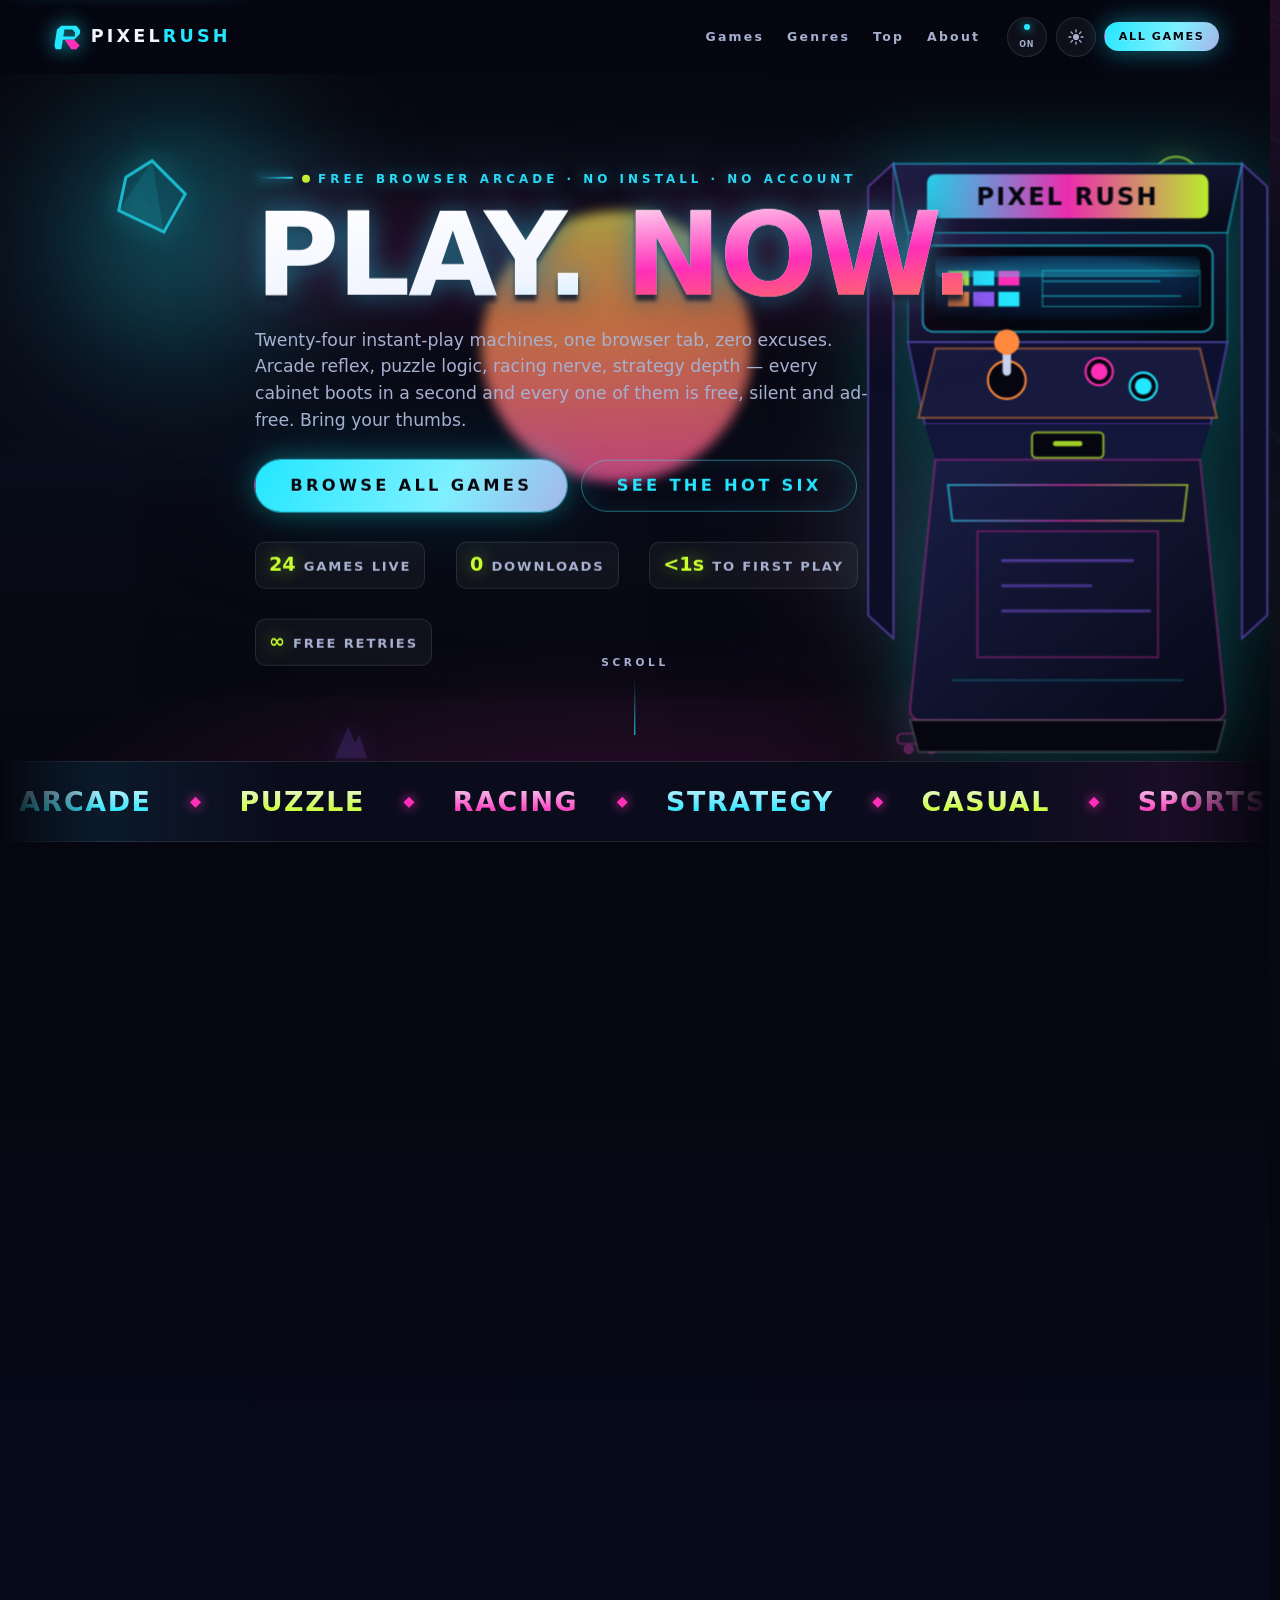
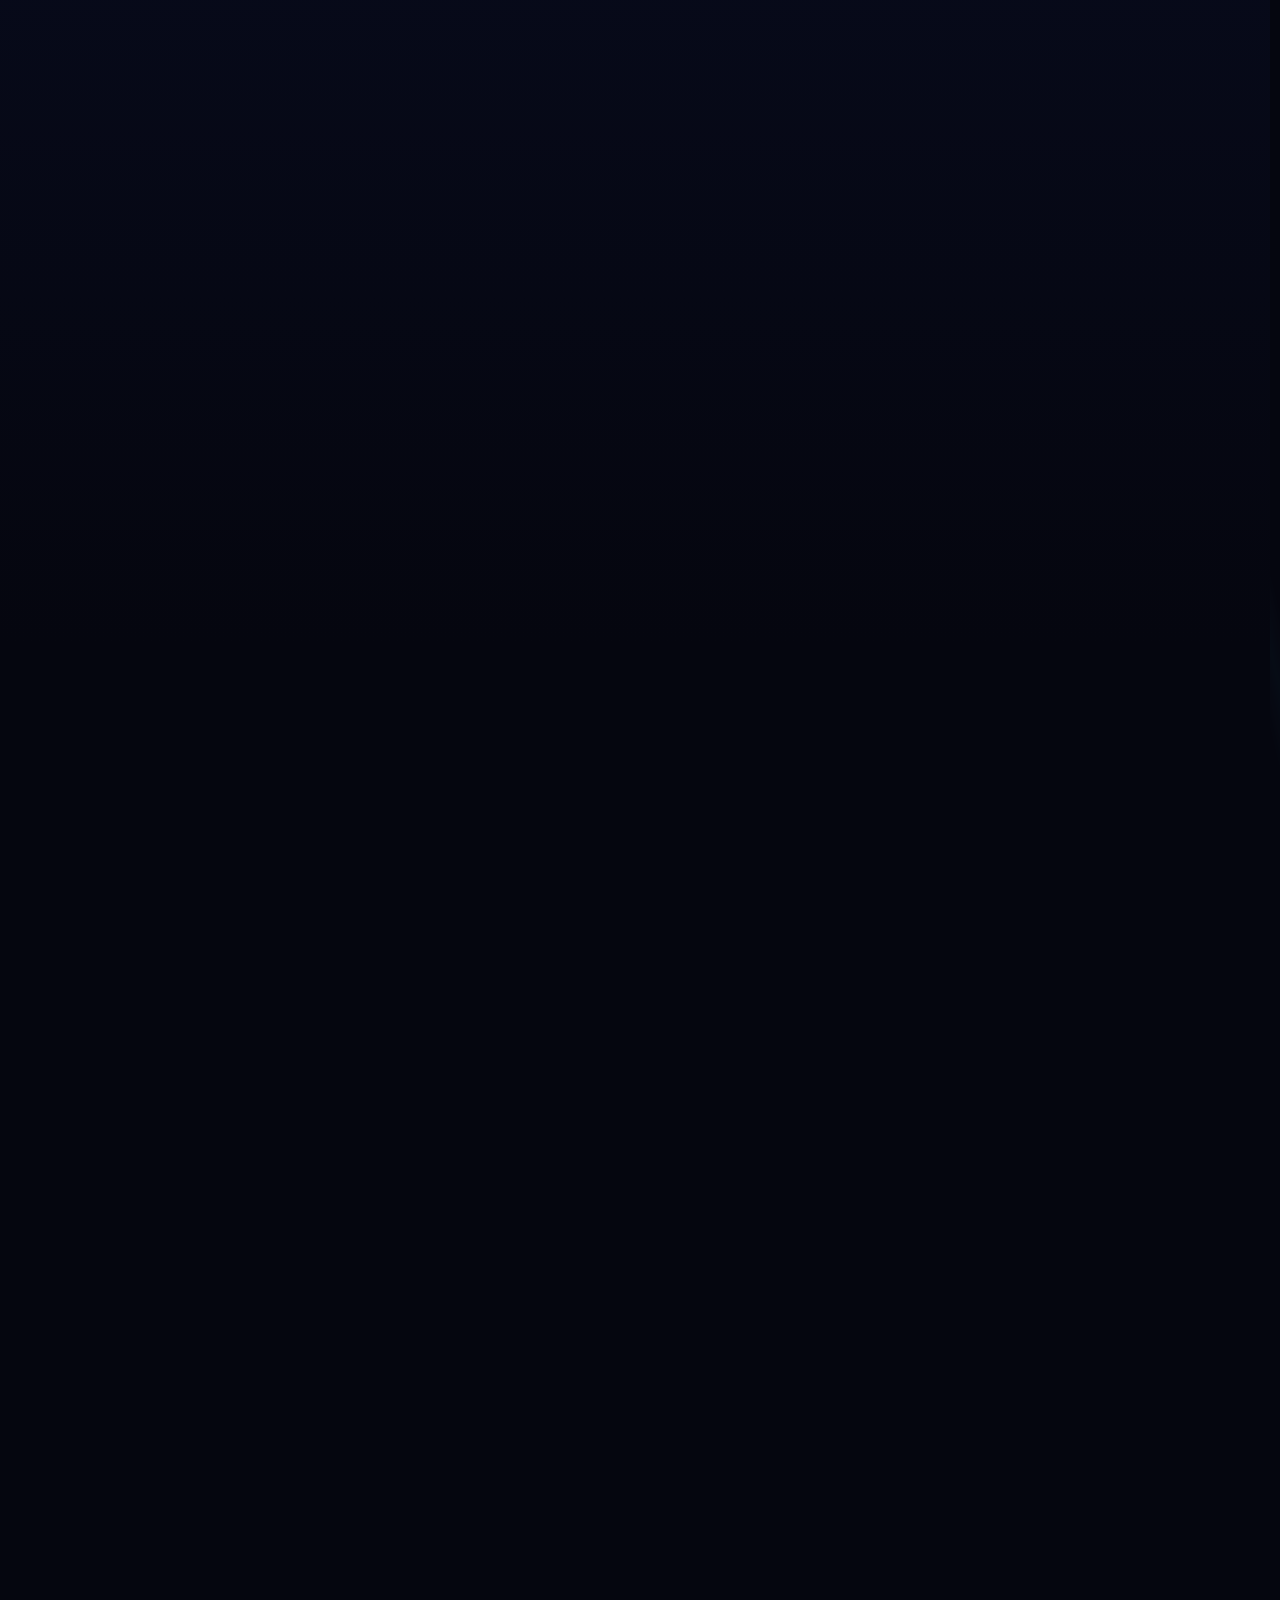
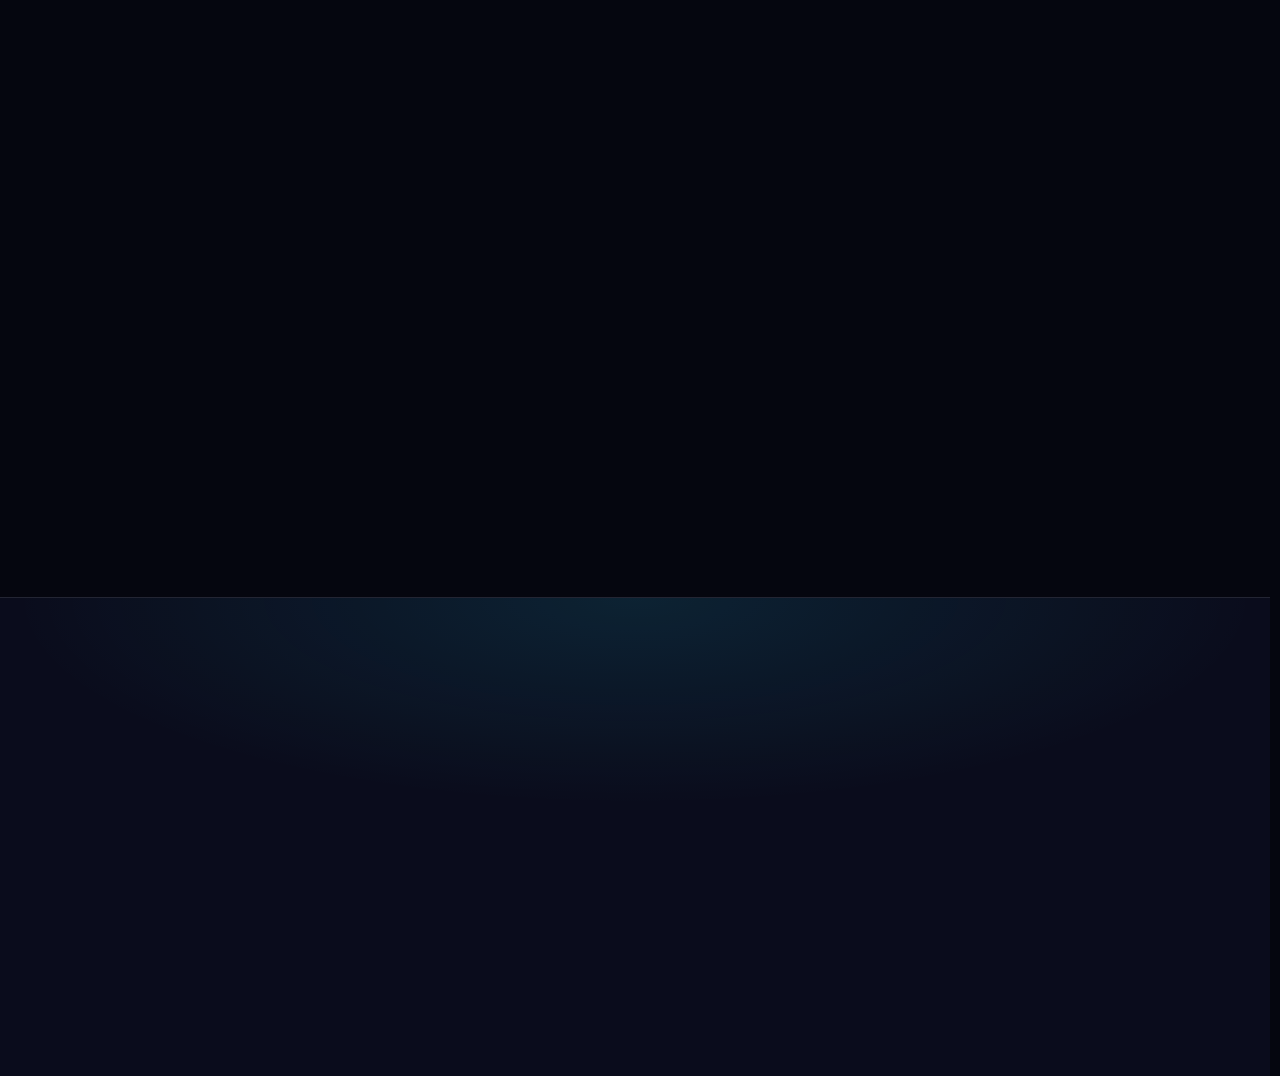
==== commit 0dec6b75: "Changes" ====
--- a/index.html
+++ b/index.html
@@ -11,6 +11,9 @@
      change the canonical host there, not here. -->
 <html lang="en">
 <head>
+  <script async src="https://pagead2.googlesyndication.com/pagead/js/adsbygoogle.js?client=ca-pub-2929351454282600"
+     crossorigin="anonymous"></script>
+     <meta name="google-adsense-account" content="ca-pub-2929351454282600">
 <meta charset="utf-8">
 <meta name="viewport" content="width=device-width,initial-scale=1,viewport-fit=cover">
 <title>PixelRush — Free Browser Arcade Games | Play Instantly, No Download</title>
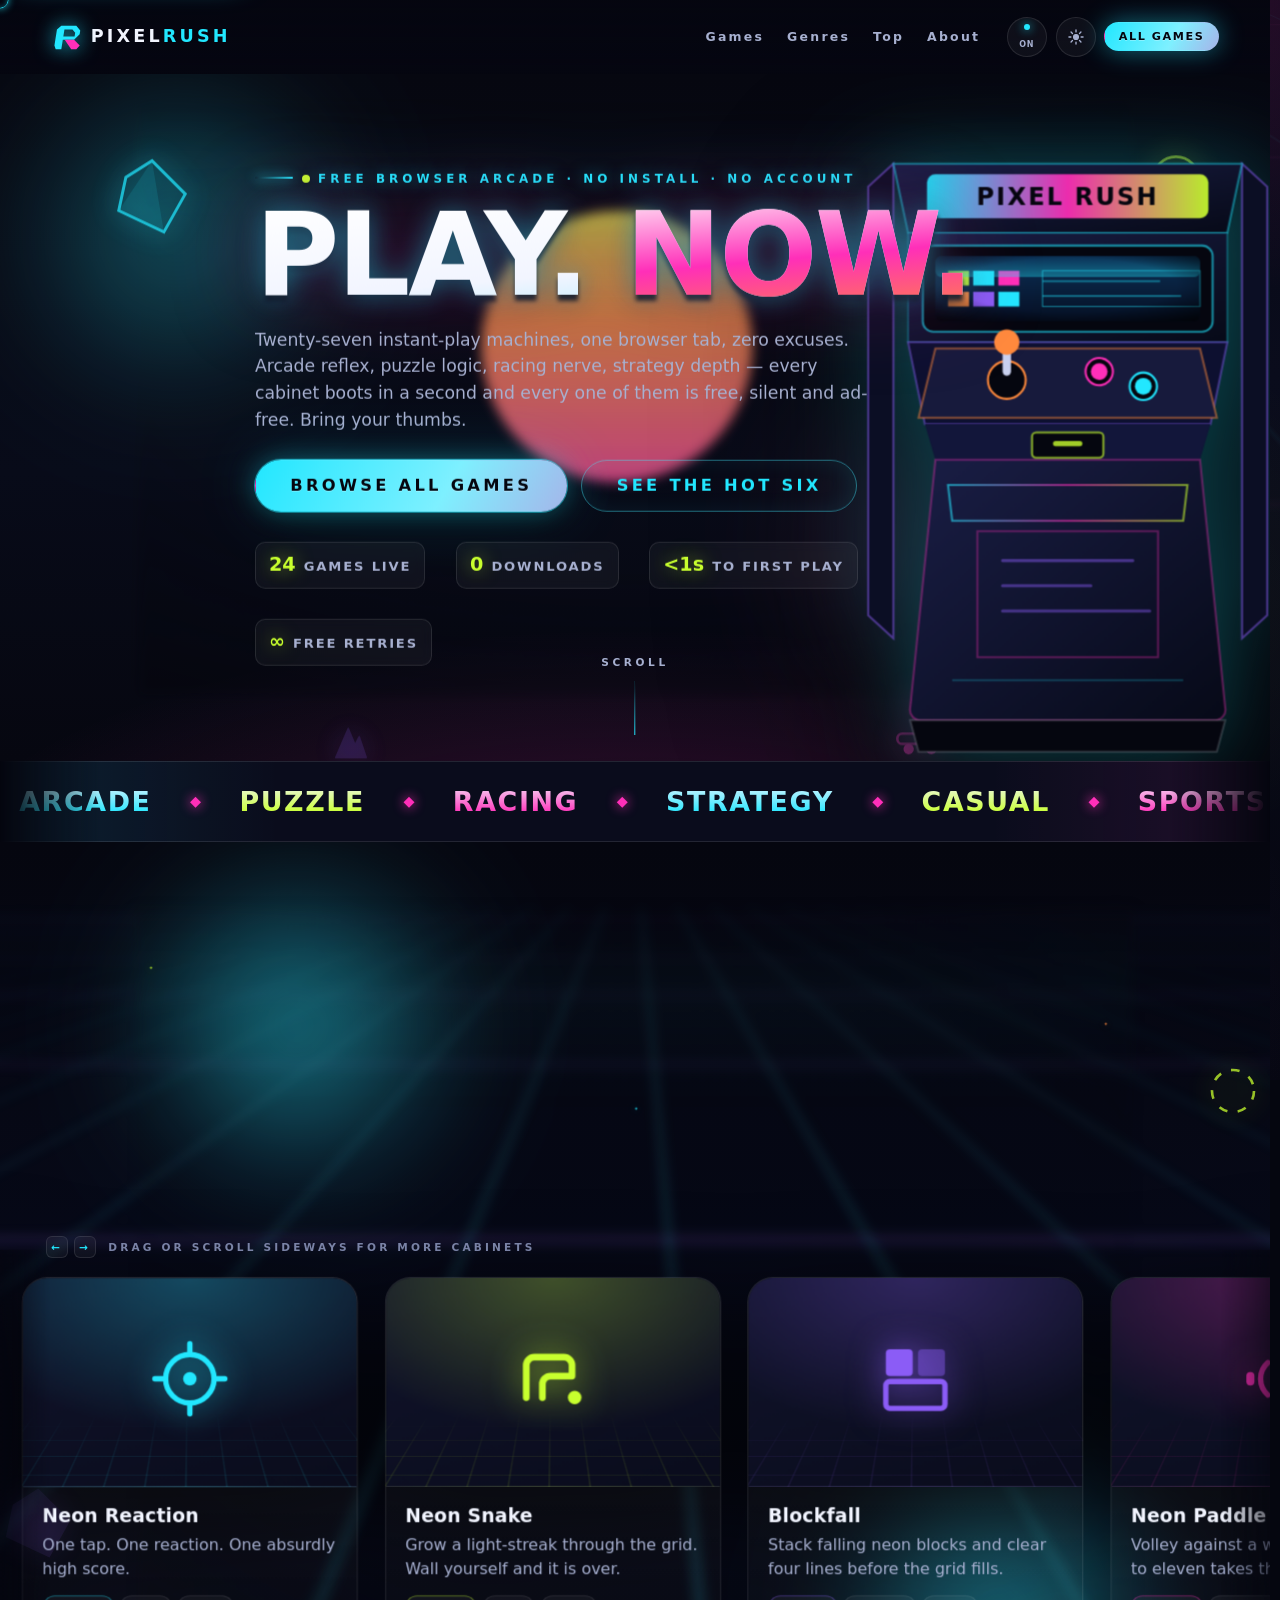
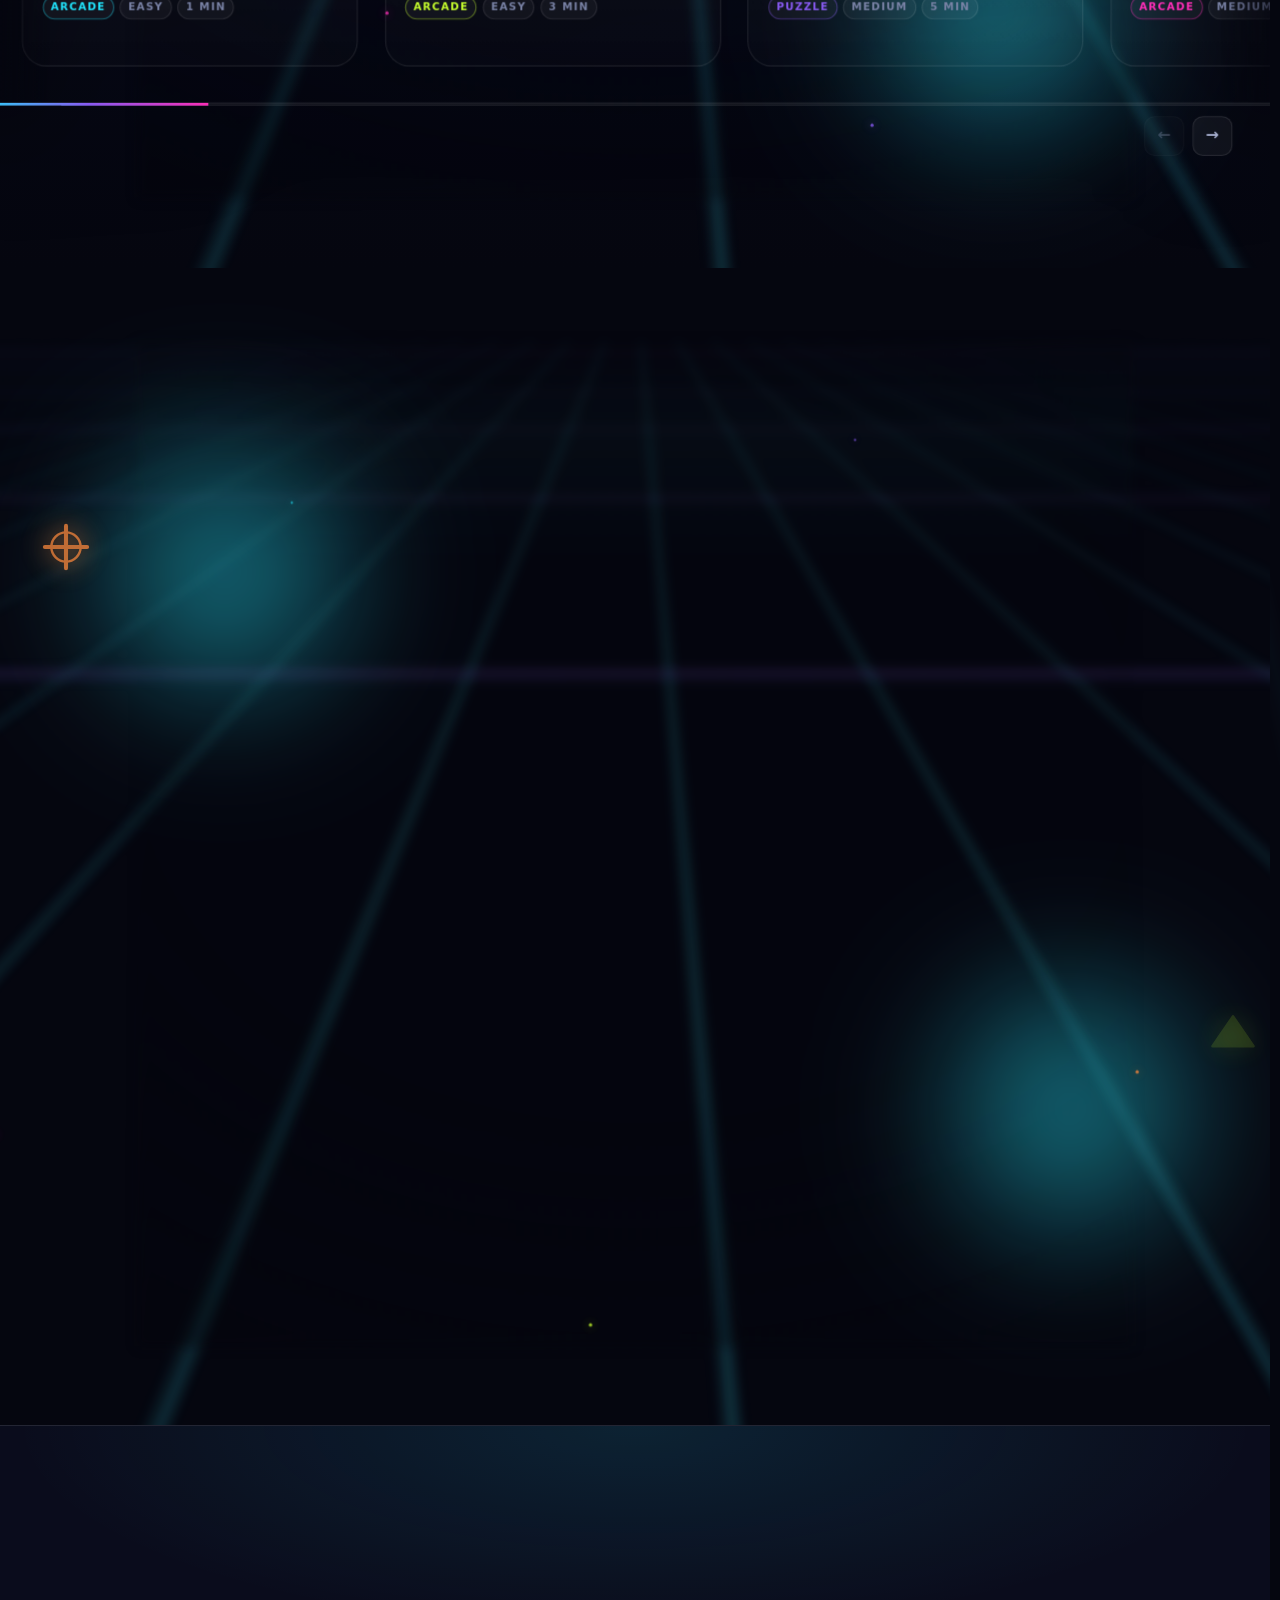
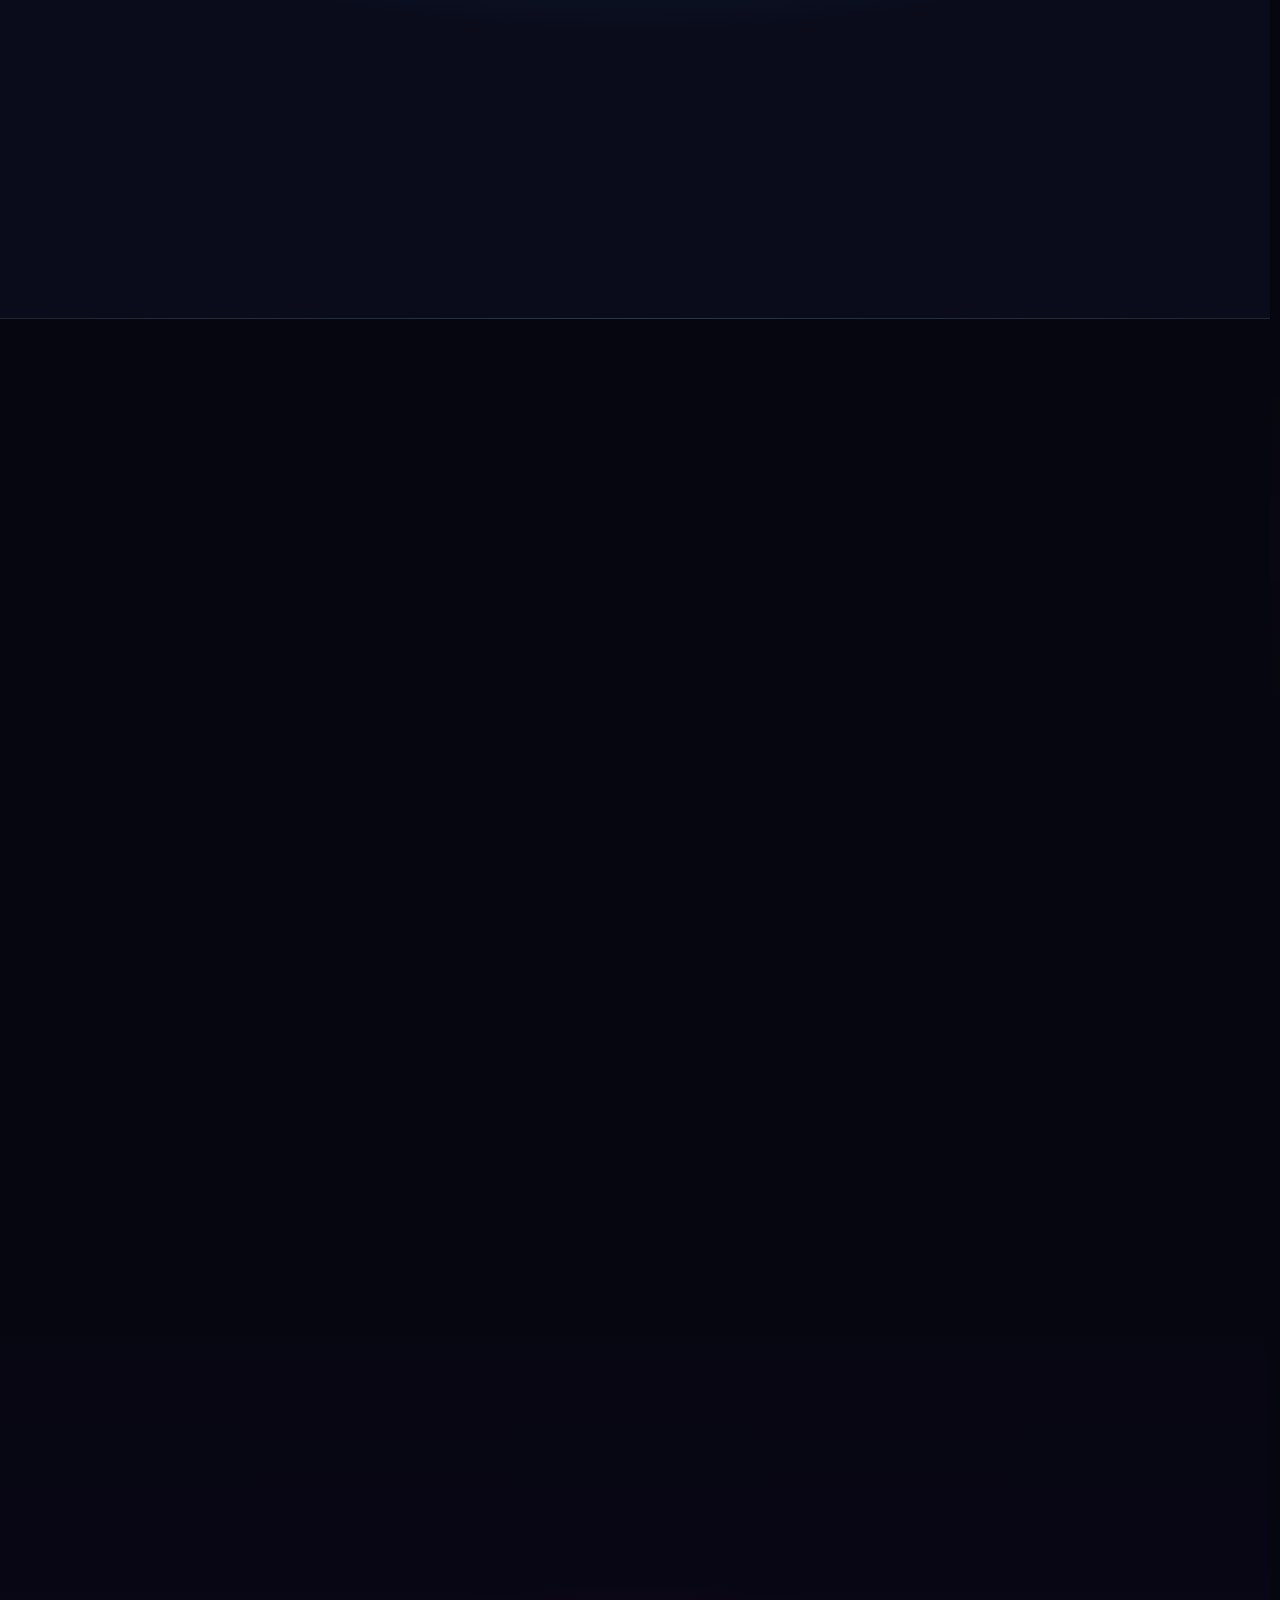
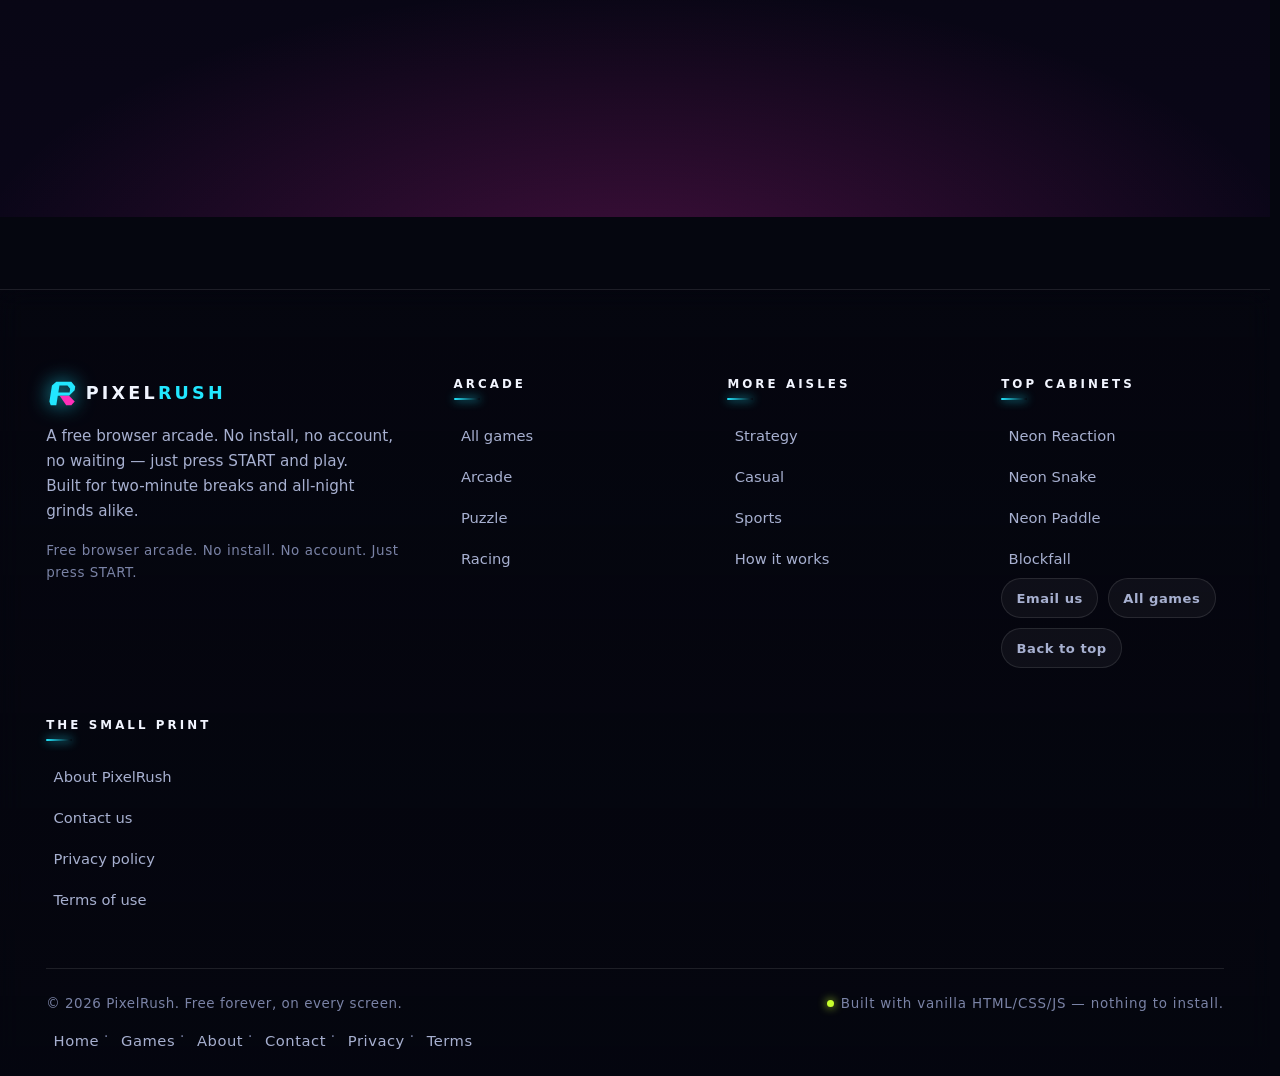
==== commit c4221b91: "Bugs fixed" ====
--- a/index.html
+++ b/index.html
@@ -25,7 +25,7 @@
 <meta property="og:description" content="Free browser arcade. No install. No account. Just press START. Arcade, puzzle, racing and strategy games you play in one tap.">
 <meta property="og:url" content="https://pixelrush.example/">
 <meta property="og:site_name" content="PixelRush">
-<meta property="og:image" content="https://pixelrush.example/og.png">
+<meta property="og:image" content="https://pixelrush.example/og.jpg">
 <meta name="twitter:card" content="summary_large_image">
 <meta name="keywords" content="free online games, browser games, no download games, arcade games, play games online, puzzle games, casual games">
 <meta name="robots" content="index,follow">
@@ -77,7 +77,7 @@
       "@id": "https://pixelrush.example/#website",
       "url": "https://pixelrush.example/",
       "name": "PixelRush",
-      "description": "PixelRush is a free browser arcade. Twenty-four instant-play canvas games — arcade, puzzle, racing, strategy, casual and sports. No download, no signup, plays in one tap.",
+      "description": "PixelRush is a free browser arcade. Twenty-seven instant-play canvas games — arcade, puzzle, racing, strategy, casual and sports. No download, no signup, plays in one tap.",
       "inLanguage": "en",
       "publisher": { "@id": "https://pixelrush.example/#organization" },
       "potentialAction": {
@@ -94,7 +94,7 @@
       "@id": "https://pixelrush.example/#organization",
       "name": "PixelRush",
       "url": "https://pixelrush.example/",
-      "description": "PixelRush is a free browser arcade. Twenty-four instant-play canvas games — arcade, puzzle, racing, strategy, casual and sports. No download, no signup, plays in one tap.",
+      "description": "PixelRush is a free browser arcade. Twenty-seven instant-play canvas games — arcade, puzzle, racing, strategy, casual and sports. No download, no signup, plays in one tap.",
       "email": "mailto:Utkarsh6624@gmail.com",
       "logo": {
         "@type": "ImageObject",
@@ -332,7 +332,7 @@
     <div class="layer depth-4 hero__copy" data-depth="4">
       <p class="eyebrow hero__eyebrow" data-animate="fade-up"><span class="pulse-dot" aria-hidden="true"></span>Free browser arcade · no install · no account</p>
       <h1 class="hero__title" id="hero-title" data-animate="split-text"><span>PLAY.</span> <span class="accent">NOW.</span></h1>
-      <p class="hero__sub" data-animate="wipe-up">Twenty-four instant-play machines, one browser tab, zero excuses.
+      <p class="hero__sub" data-animate="wipe-up">Twenty-seven instant-play machines, one browser tab, zero excuses.
         Arcade reflex, puzzle logic, racing nerve, strategy depth — every cabinet boots in a second and
         every one of them is free, silent and ad-free. Bring your thumbs.</p>
       <div class="hero__cta" data-animate="scale-in">
@@ -386,7 +386,7 @@
         <span class="ticker__item">Strategy</span><span class="ticker__sep">◆</span>
         <span class="ticker__item">Casual</span><span class="ticker__sep">◆</span>
         <span class="ticker__item">Sports</span><span class="ticker__sep">◆</span>
-        <span class="ticker__item">24 games</span><span class="ticker__sep">◆</span>
+        <span class="ticker__item">27 games</span><span class="ticker__sep">◆</span>
         <span class="ticker__item">No signup</span><span class="ticker__sep">◆</span>
       </span>
       <span class="ticker__set">
@@ -396,7 +396,7 @@
         <span class="ticker__item">Strategy</span><span class="ticker__sep">◆</span>
         <span class="ticker__item">Casual</span><span class="ticker__sep">◆</span>
         <span class="ticker__item">Sports</span><span class="ticker__sep">◆</span>
-        <span class="ticker__item">24 games</span><span class="ticker__sep">◆</span>
+        <span class="ticker__item">27 games</span><span class="ticker__sep">◆</span>
         <span class="ticker__item">No signup</span><span class="ticker__sep">◆</span>
       </span>
     </div>
@@ -613,7 +613,7 @@
       <div class="scene__inner">
         <div class="section-head">
           <p class="eyebrow" data-animate="fade-up">Pick your poison</p>
-          <h2 class="section-head__title" id="genres-title" data-animate="split-text"><span>Six aisles.</span> <span class="accent">Twenty-four cabinets.</span></h2>
+          <h2 class="section-head__title" id="genres-title" data-animate="split-text"><span>Six aisles.</span> <span class="accent">Twenty-seven cabinets.</span></h2>
           <p class="section-head__sub" data-animate="wipe-up">Every lane is playable in under a minute and runs entirely in
             your browser. Find the genre that eats your whole lunch break, then come back for the other five.</p>
         </div>
@@ -746,7 +746,7 @@
         </ul>
         <!-- Text equivalent of the animated counters above, which read as "0" to a
              screen reader before the count-up runs. Do not delete it. -->
-        <p class="sr-only">PixelRush currently hosts 24 games, around 180,000 monthly players and roughly
+        <p class="sr-only">PixelRush currently hosts 27 games, around 180,000 monthly players and roughly
           46,000 hours of play a month, with zero advertising.</p>
       </div>
     </div>
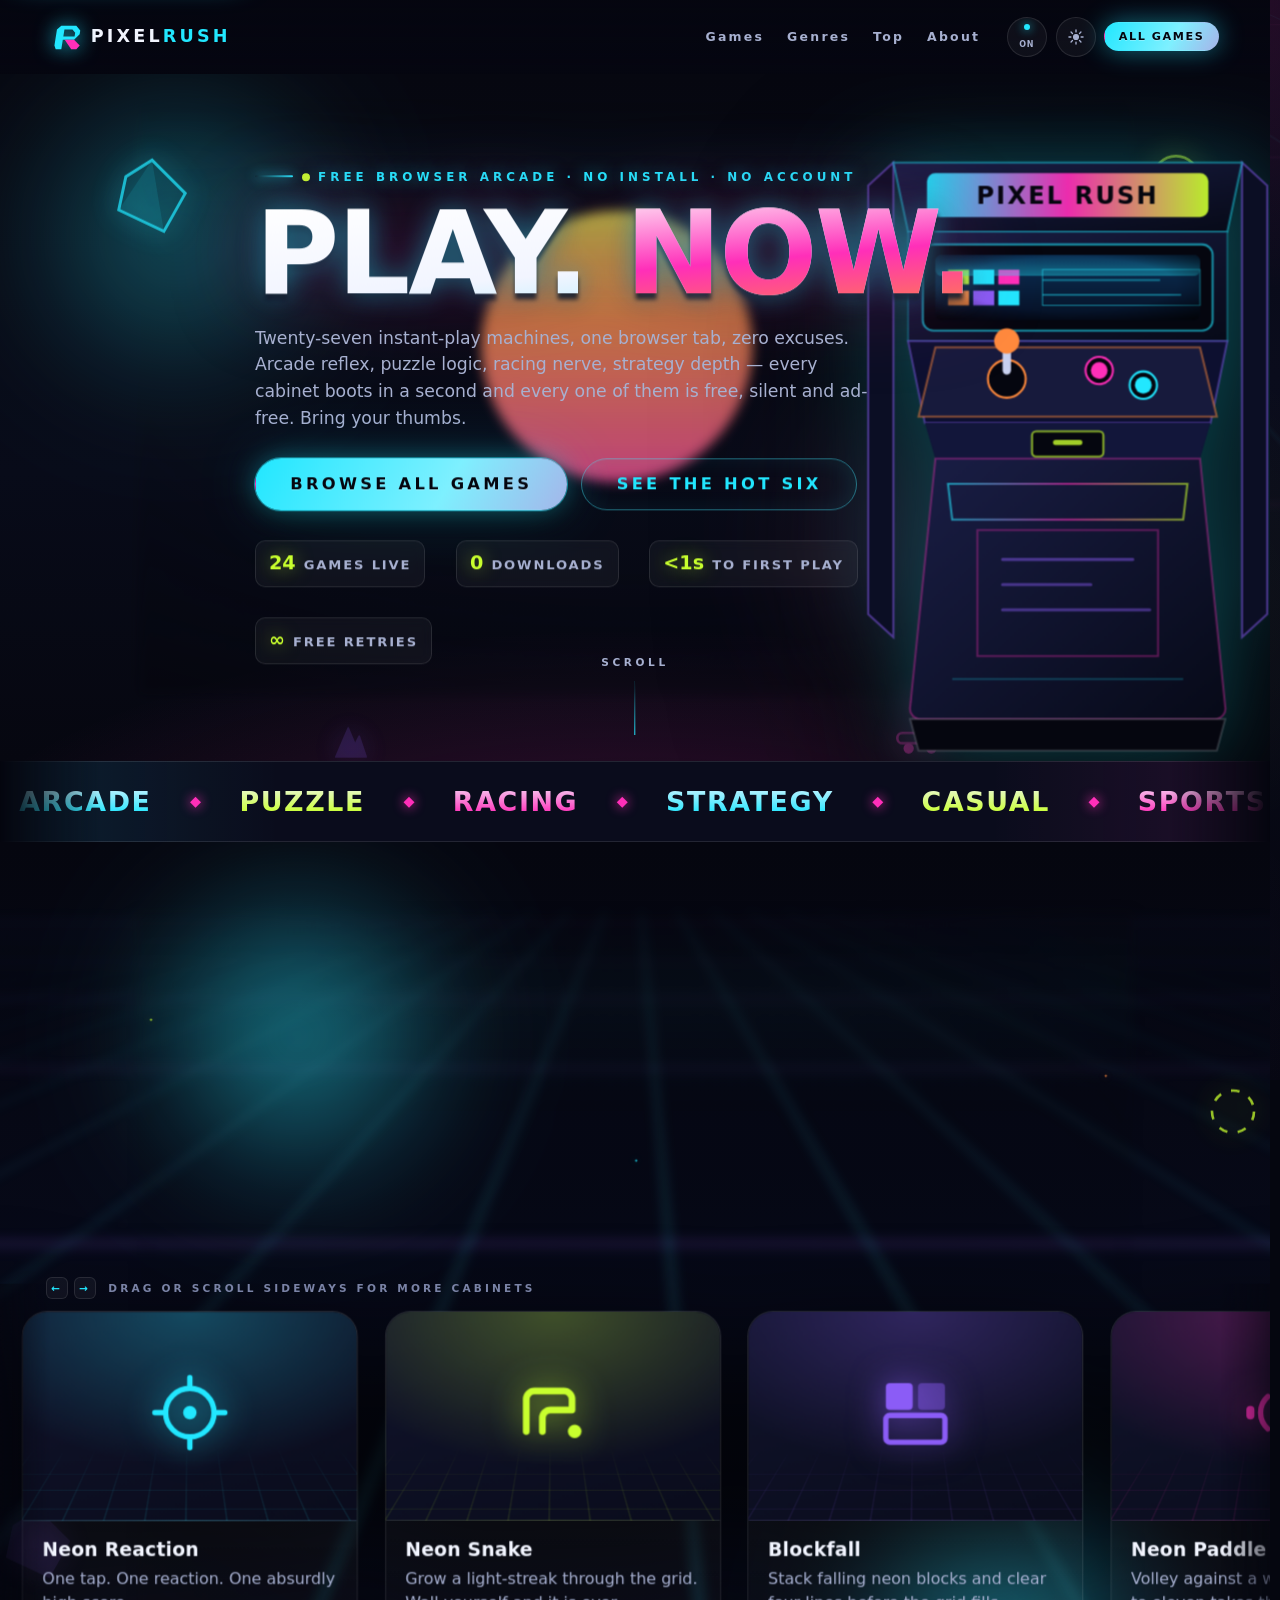
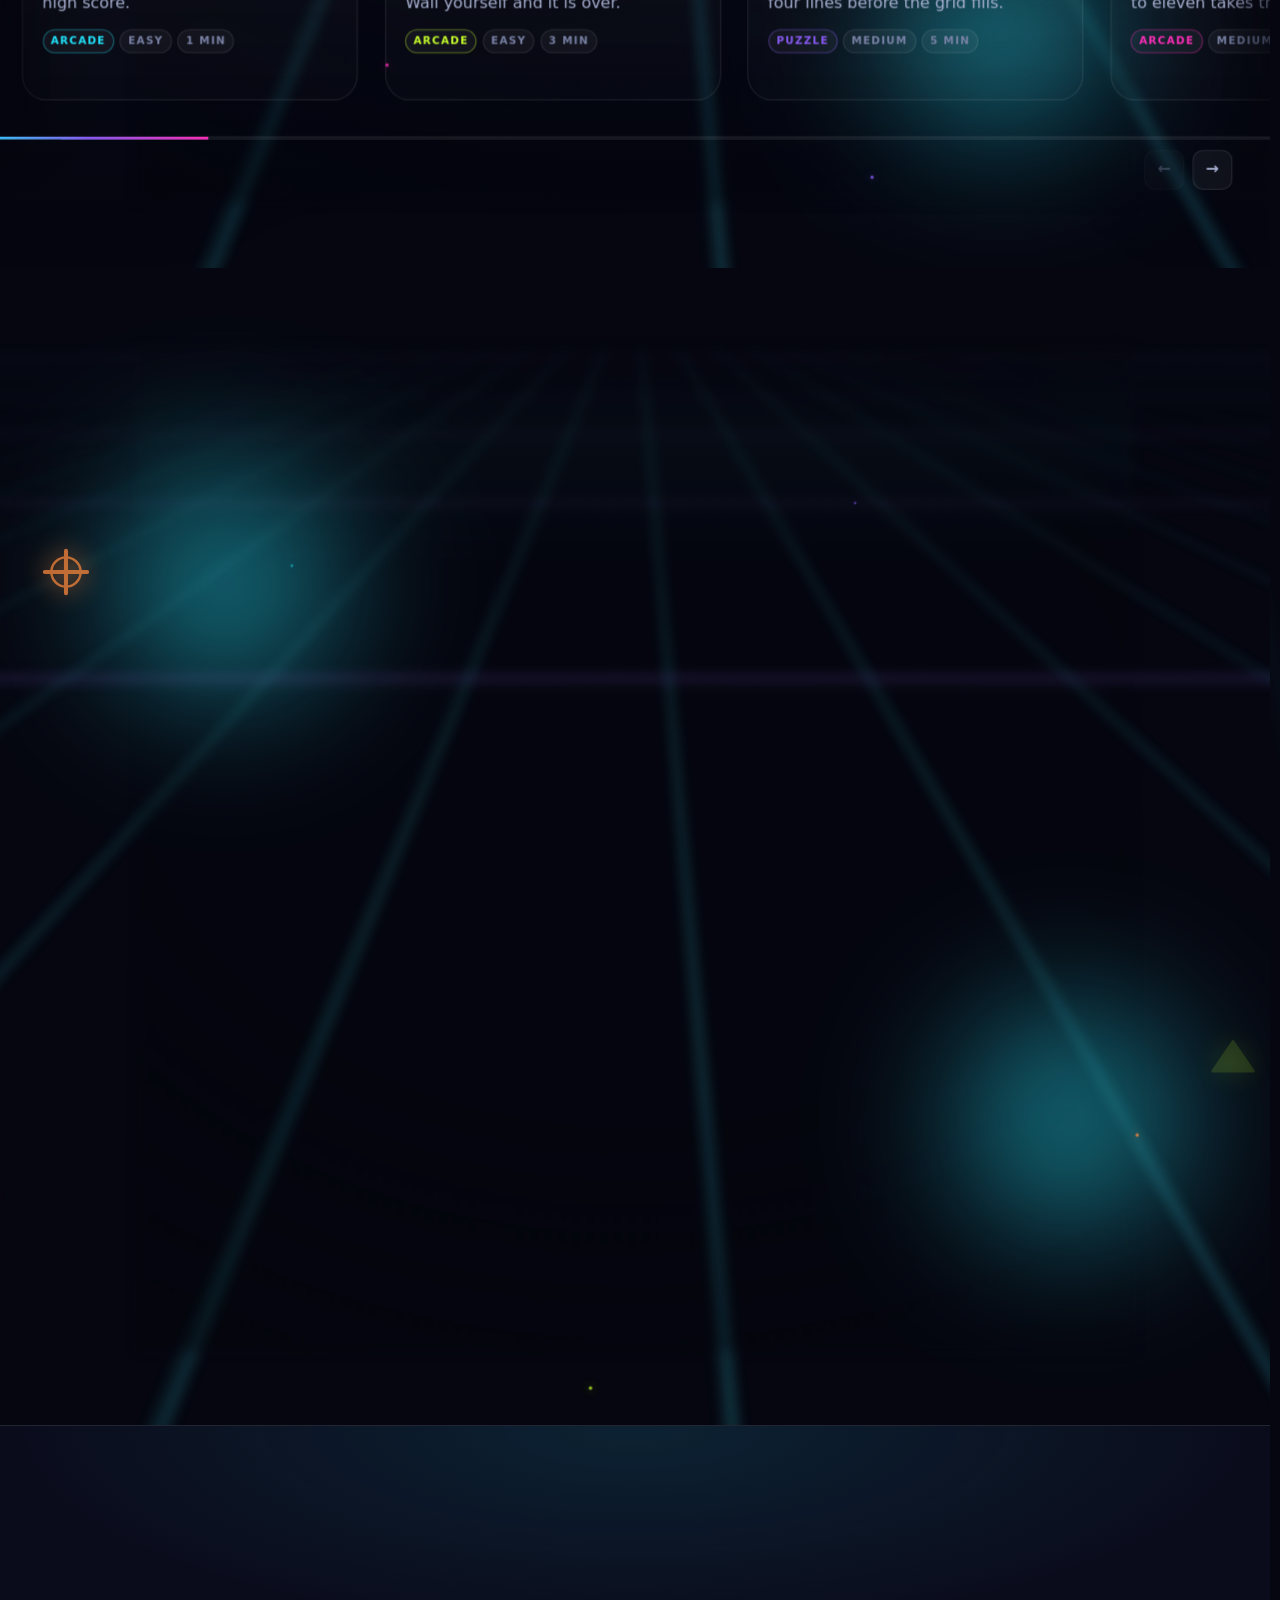
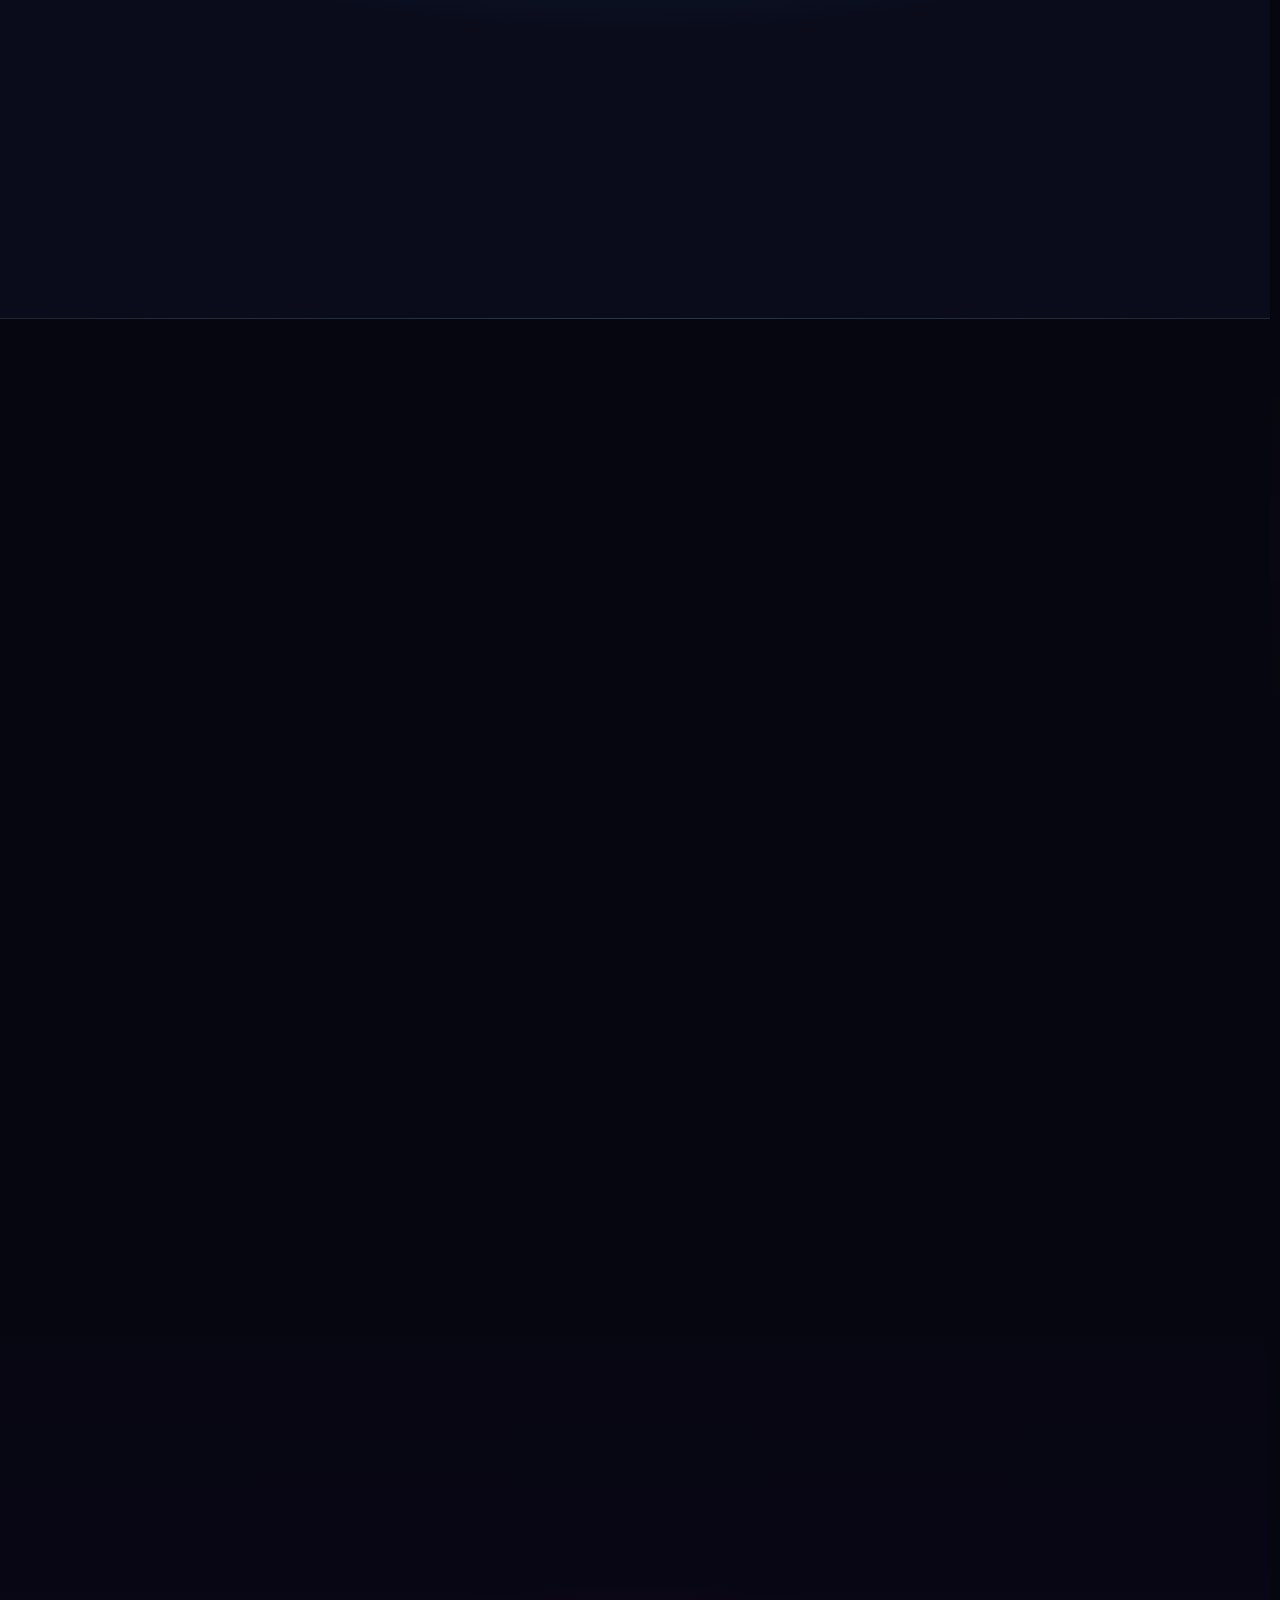
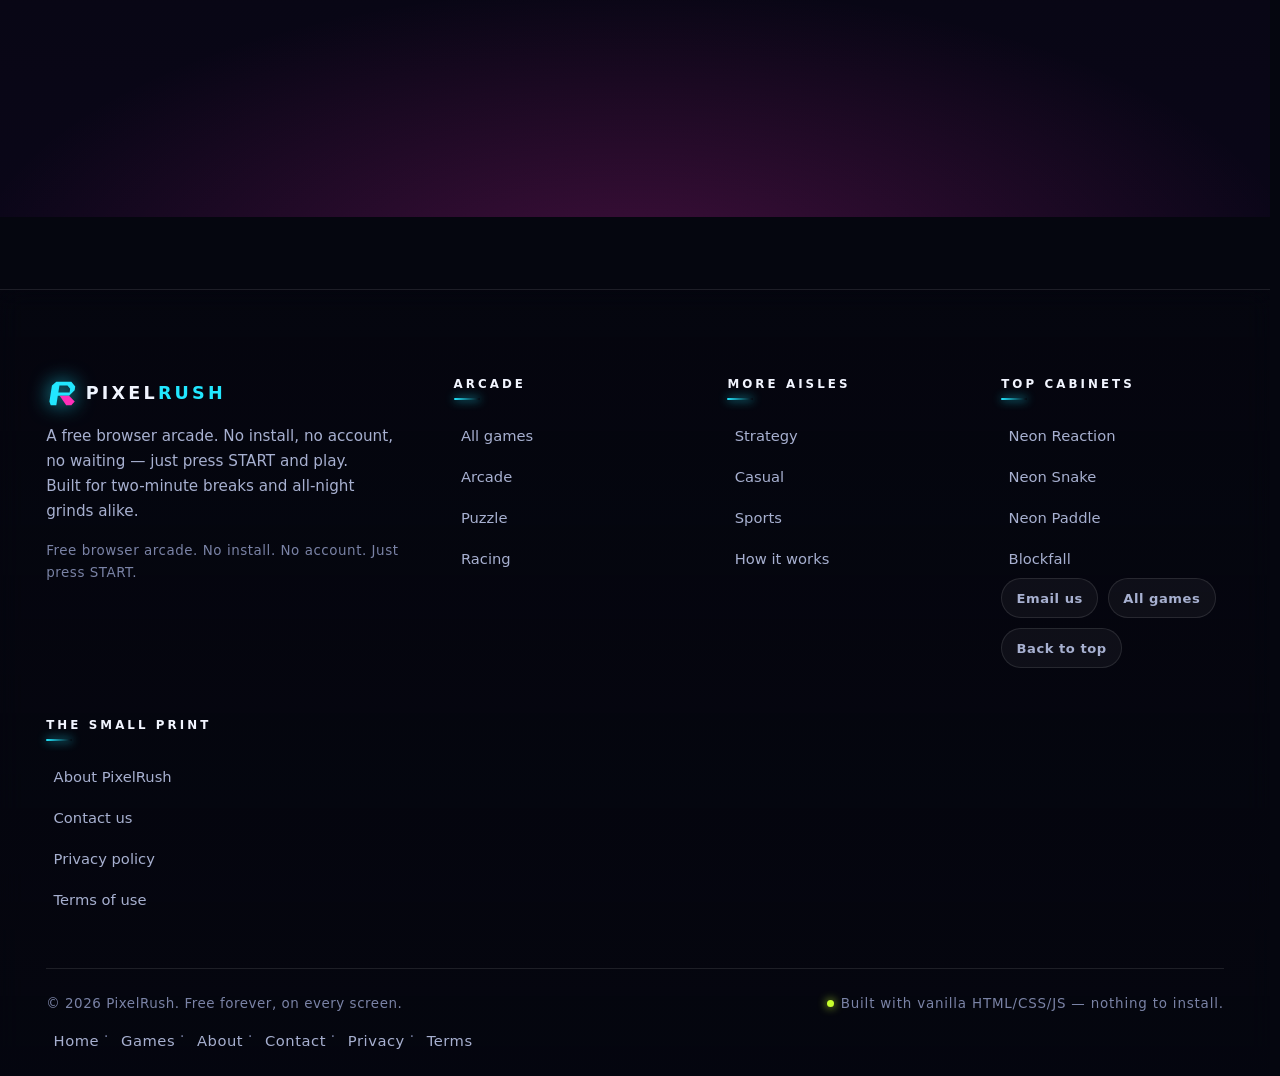
==== commit 6ffac11c: "Add"" ====
--- a/index.html
+++ b/index.html
@@ -18,14 +18,14 @@
 <meta name="viewport" content="width=device-width,initial-scale=1,viewport-fit=cover">
 <title>PixelRush — Free Browser Arcade Games | Play Instantly, No Download</title>
 <meta name="description" content="PixelRush is a free browser arcade with dozens of instant-play games — arcade, puzzle, racing, strategy and more. 100% free, no signup, no download. Press START and play right now.">
-<link rel="canonical" href="https://pixelrush.example/">
+<link rel="canonical" href="https://pixel-rush-delta.vercel.app/">
 <meta name="theme-color" content="#05060f">
 <meta property="og:type" content="website">
 <meta property="og:title" content="PixelRush — Free Browser Arcade Games">
 <meta property="og:description" content="Free browser arcade. No install. No account. Just press START. Arcade, puzzle, racing and strategy games you play in one tap.">
-<meta property="og:url" content="https://pixelrush.example/">
+<meta property="og:url" content="https://pixel-rush-delta.vercel.app/">
 <meta property="og:site_name" content="PixelRush">
-<meta property="og:image" content="https://pixelrush.example/og.jpg">
+<meta property="og:image" content="https://pixel-rush-delta.vercel.app/og.jpg">
 <meta name="twitter:card" content="summary_large_image">
 <meta name="keywords" content="free online games, browser games, no download games, arcade games, play games online, puzzle games, casual games">
 <meta name="robots" content="index,follow">
@@ -74,26 +74,26 @@
   "@graph": [
     {
       "@type": "WebSite",
-      "@id": "https://pixelrush.example/#website",
-      "url": "https://pixelrush.example/",
+      "@id": "https://pixel-rush-delta.vercel.app/#website",
+      "url": "https://pixel-rush-delta.vercel.app/",
       "name": "PixelRush",
       "description": "PixelRush is a free browser arcade. Twenty-seven instant-play canvas games — arcade, puzzle, racing, strategy, casual and sports. No download, no signup, plays in one tap.",
       "inLanguage": "en",
-      "publisher": { "@id": "https://pixelrush.example/#organization" },
+      "publisher": { "@id": "https://pixel-rush-delta.vercel.app/#organization" },
       "potentialAction": {
         "@type": "SearchAction",
         "target": {
           "@type": "EntryPoint",
-          "urlTemplate": "https://pixelrush.example/games.html?q={search_term_string}"
+          "urlTemplate": "https://pixel-rush-delta.vercel.app/games.html?q={search_term_string}"
         },
         "query-input": "required name=search_term_string"
       }
     },
     {
       "@type": "Organization",
-      "@id": "https://pixelrush.example/#organization",
+      "@id": "https://pixel-rush-delta.vercel.app/#organization",
       "name": "PixelRush",
-      "url": "https://pixelrush.example/",
+      "url": "https://pixel-rush-delta.vercel.app/",
       "description": "PixelRush is a free browser arcade. Twenty-seven instant-play canvas games — arcade, puzzle, racing, strategy, casual and sports. No download, no signup, plays in one tap.",
       "email": "mailto:Utkarsh6624@gmail.com",
       "logo": {
@@ -103,13 +103,13 @@
     },
     {
       "@type": "WebPage",
-      "@id": "https://pixelrush.example/#webpage",
-      "url": "https://pixelrush.example/",
+      "@id": "https://pixel-rush-delta.vercel.app/#webpage",
+      "url": "https://pixel-rush-delta.vercel.app/",
       "name": "PixelRush — Free Browser Arcade Games | Play Instantly, No Download",
       "description": "PixelRush is a free browser arcade with dozens of instant-play games — arcade, puzzle, racing, strategy and more. 100% free, no signup, no download. Press START and play right now.",
       "inLanguage": "en",
-      "isPartOf": { "@id": "https://pixelrush.example/#website" },
-      "about": { "@id": "https://pixelrush.example/#organization" }
+      "isPartOf": { "@id": "https://pixel-rush-delta.vercel.app/#website" },
+      "about": { "@id": "https://pixel-rush-delta.vercel.app/#organization" }
     }
   ]
 }
@@ -985,7 +985,7 @@
   }
 
   function propose(g) {
-    var where = 'https://pixelrush.example/play.html?game=' + encodeURIComponent(g.slug);
+    var where = 'https://pixel-rush-delta.vercel.app/play.html?game=' + encodeURIComponent(g.slug);
     return mailto('Suggest a game: ' + g.title, [
       'Hi PixelRush,',
       '',
@@ -997,7 +997,7 @@
       '',
       'More cabinets like this one, please.',
       '',
-      'Sent from pixelrush.example'
+      'Sent from pixel-rush-delta.vercel.app'
     ].join('\n'));
   }
 
@@ -1005,7 +1005,7 @@
     var list = (window.GAMES && typeof window.GAMES.length === 'number') ? window.GAMES.slice() : [];
     if (!list.length) {
       if (status) status.textContent = 'No games in the catalog — opening a blank suggestion.';
-      return mailto('Suggest a game', 'Hi PixelRush,\n\nI would love to see a new PixelRush cabinet.\n\nSent from pixelrush.example');
+      return mailto('Suggest a game', 'Hi PixelRush,\n\nI would love to see a new PixelRush cabinet.\n\nSent from pixel-rush-delta.vercel.app');
     }
     var pool = list.filter(function (g) { return g && g.slug && g.slug !== last; });
     if (!pool.length) pool = list.filter(function (g) { return g && g.title; });
--- a/css/base.css
+++ b/css/base.css
@@ -1911,3 +1911,182 @@
 .nav__brand:focus-visible .nav__logo { transform: scale(1.08) rotate(-4deg); }
 .nav__brand .nav__logo { transition: transform .4s var(--ease-out); }
 .player-brand { margin-inline-end: auto; padding-inline-end: .4rem; }
+
+
+/* ==========================================================================
+   OFF-SCREEN ANIMATION PAUSING
+
+   Profiling showed the home hero dropping to 62 fps at rest while scrolling
+   through it, and 139-145 fps everywhere else. The cause is cumulative
+   ambient animation: the hero alone carries ~100 infinite keyframe loops
+   (particles, drifting glows, the grid horizon, grain, scanlines), and they
+   all run even when scrolled far out of view.
+
+   An IntersectionObserver toggles .is-offscreen on sections that are not near
+   the viewport, and the rule below freezes their decorative motion. Nothing
+   that the reader is actually looking at changes; it only stops the browser
+   compositing invisible pixels. `will-change` is scoped to the same states
+   instead of being pinned on every layer for the life of the page.
+   ========================================================================== */
+.is-offscreen .particle,
+.is-offscreen .glow-blob,
+.is-offscreen .grain,
+.is-offscreen .shard,
+.is-offscreen .grid-plane,
+.is-offscreen .scanlines,
+.is-offscreen .ticker__set,
+.is-offscreen .ticker__sep {
+  animation-play-state: paused !important;
+}
+.is-offscreen .layer { will-change: auto; }
+
+/* While the page is actually moving, the decorative loops are pure cost:
+   ambient motion is unreadable at 60+ px/s of scroll, and pausing it measured
+   a 50% frame-rate gain through the hero. The class is added on the first
+   scroll frame and removed shortly after scrolling settles, so the ambience is
+   back the moment the reader stops. Reveal transitions and the game canvas are
+   deliberately NOT in this list — they must keep running. */
+/* ==========================================================================
+   PERF-LITE VISUAL TIER  (coarse pointer, or any screen under 900px)
+
+   Profiled on an iPhone 13 profile with a 6x CPU throttle — roughly a
+   mid-range Android. The site was running 41 fps on the home page and 18 fps
+   on the catalog. Isolation, median of three, one warm context:
+
+       no CSS animations ....... +71% (home)   +194% (catalog)
+       no filter ............... +29% (home)   +194% (catalog)
+       no box-shadow ........... +17% (home)   +33%  (catalog)
+
+   `filter` and `box-shadow` are the two costs a phone pays most for: every
+   blurred pixel is per-pixel work on a small GPU, and a drop-shadow on each
+   of 24 cards means 24 extra full-element passes. So on this tier we drop the
+   large area blurs and the per-card shadows, and thin the ambient loops, then
+   put the character back with flat colour and a cheap inset ring. The layout,
+   the type and the parallax are untouched — only the expensive paint is.
+
+   Toggle it yourself with .perf-lite if you want to compare.
+   ========================================================================== */
+@media (pointer: coarse), (max-width: 900px) {
+
+  /* 1. Area blurs. These are full-bleed or card-sized, so they are the single
+        most expensive paint on the page. */
+  .depth-0 { filter: none !important; }
+  .grain, .vignette { display: none !important; }
+  .scanlines { display: none !important; }
+  .glow-blob { filter: none !important; opacity: .5; }
+
+  /* 2. Per-card shadows: 24 cards x a blurred drop-shadow each. */
+  .gcard { box-shadow: none !important; }
+  .gcard__glyph,
+  .gcard__art,
+  .card,
+  .stat,
+  .step,
+  .genre-card,
+  .faq details,
+  .btn { filter: none !important; }
+  .gcard:hover, .gcard:focus-within { box-shadow: 0 0 0 1px color-mix(in srgb, var(--g, var(--cyan)) 45%, transparent) !important; }
+
+  /* 3. Text shadows on the big display type are cheap; the ones repeated on
+        every list item and chip are not. */
+  .ticker__item,
+  .gcard__title,
+  .footer__link,
+  .chip { text-shadow: none !important; }
+
+  /* 4. Thin the ambience. Half the particles, no orbit, no shimmer. */
+  .particle:nth-child(n+9) { display: none !important; }
+  .float-orbit, .float-breathe, .flicker, .grain-shift { animation: none !important; }
+
+  /* 5. Glass: keep the tint (cheap, it's a solid-ish fill) but drop the
+        backdrop blur, which is the most expensive thing a phone GPU does. */
+  .nav, .catalog-bar, .player-hud, .nav__panel, .p-over__box,
+  .search, .gcard, .card, .faq details {
+    backdrop-filter: none !important;
+    -webkit-backdrop-filter: none !important;
+  }
+  .nav, .catalog-bar, .player-hud { background: rgba(6, 8, 20, .96) !important; }
+}
+
+
+/* --------------------------------------------------------------------------
+   Second mobile pass, from a second round of isolation at 6x CPU throttle:
+
+     games.html   hiding the card grid ....... 24 -> 79 fps   (the cards)
+     terms.html   nav not sticky ........... 45 -> 110 fps  (the nav)
+     terms.html   no gcard__art background .. 45 -> 63 fps
+
+   The nav was the worst offender on long text pages because .nav carries
+   `will-change: height, backdrop-filter`. That pins a composited layer which
+   re-blurs and re-composites on every scroll frame, and it is pure waste once
+   the blur itself has been switched off on this tier.
+
+   The card art is 24 gradient boxes each with a scanline sweep, a shine
+   overlay and a glowing glyph. On a phone that is ~24 extra paint passes per
+   screen; the colour identity is kept, the machinery is not.
+   -------------------------------------------------------------------------- */
+@media (pointer: coarse), (max-width: 900px) {
+
+  .nav {
+    will-change: auto !important;
+    box-shadow: none !important;
+    transition: background-color .2s linear, border-color .2s linear;
+  }
+  .nav.is-scrolled { box-shadow: none !important; }
+
+  /* Card art: flat fill in the game's own colour, no sweep, no shine. */
+  #game-grid .gcard__art,
+  .gcard__art {
+    background: color-mix(in srgb, var(--g, #22e7ff) 16%, transparent) !important;
+  }
+  .gcard__scan, .gcard__shine { display: none !important; }
+  .gcard__art::after { opacity: .25 !important; }
+
+  /* The sticky nav only has to survive the reader reaching the footer, so on a
+     phone it steps out of the way instead of repainting 60 times a second. */
+  @media (max-width: 900px) {
+    .nav { position: static !important; }
+  }
+}
+
+
+/* ==========================================================================
+   SCROLL-TIME DECORATION FREEZE — touch only.
+
+   Toggling animation-play-state on many elements forces a style recalc for each,
+   which measured as a 35% frame-rate LOSS on desktop, where the ambient motion is
+   affordable. The freeze only pays for itself on a phone, so engine.js only adds
+   the class when the pointer is coarse, and these rules are scoped to the same tier.
+   ========================================================================== */
+@media (pointer: coarse), (max-width: 900px) {
+html.is-scrolling .particle,
+html.is-scrolling .grain,
+html.is-scrolling .glow-blob,
+html.is-scrolling .shard,
+html.is-scrolling .grid-plane,
+html.is-scrolling .scanlines,
+html.is-scrolling .ticker__sep,
+html.is-scrolling .vignette,
+html.is-scrolling [data-depth="0"],
+html.is-scrolling [data-depth="2"] {
+  animation-play-state: paused !important;
+}
+
+html.is-scrolling .nav,
+html.is-scrolling .catalog-bar,
+html.is-scrolling .player-hud,
+html.is-scrolling .nav__panel {
+  backdrop-filter: none !important;
+  -webkit-backdrop-filter: none !important;
+}
+html.is-scrolling .hero__sun,
+html.is-scrolling .hero__stars,
+html.is-scrolling .cabinet,
+html.is-scrolling .cabinet__floor,
+html.is-scrolling .pulse-dot,
+html.is-scrolling .ticker__track {
+  animation-play-state: paused !important;
+}
+
+
+}
